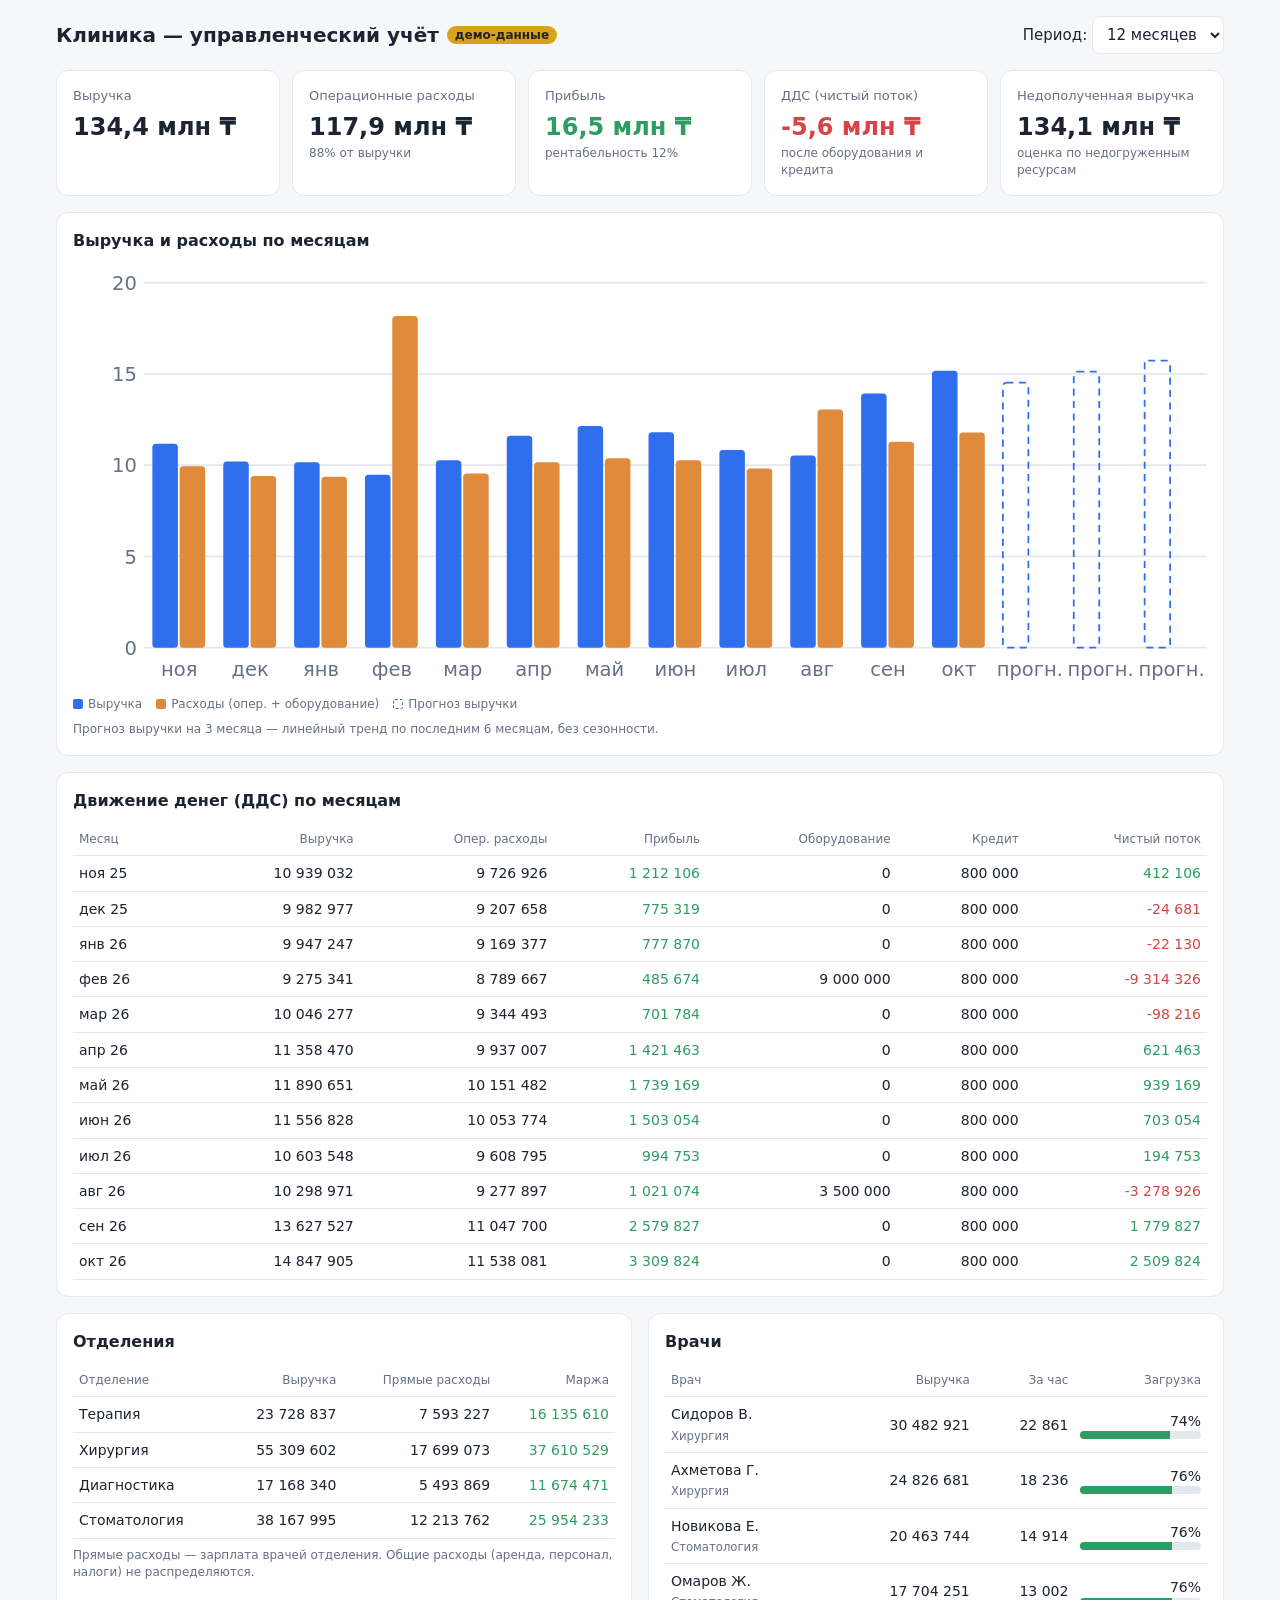
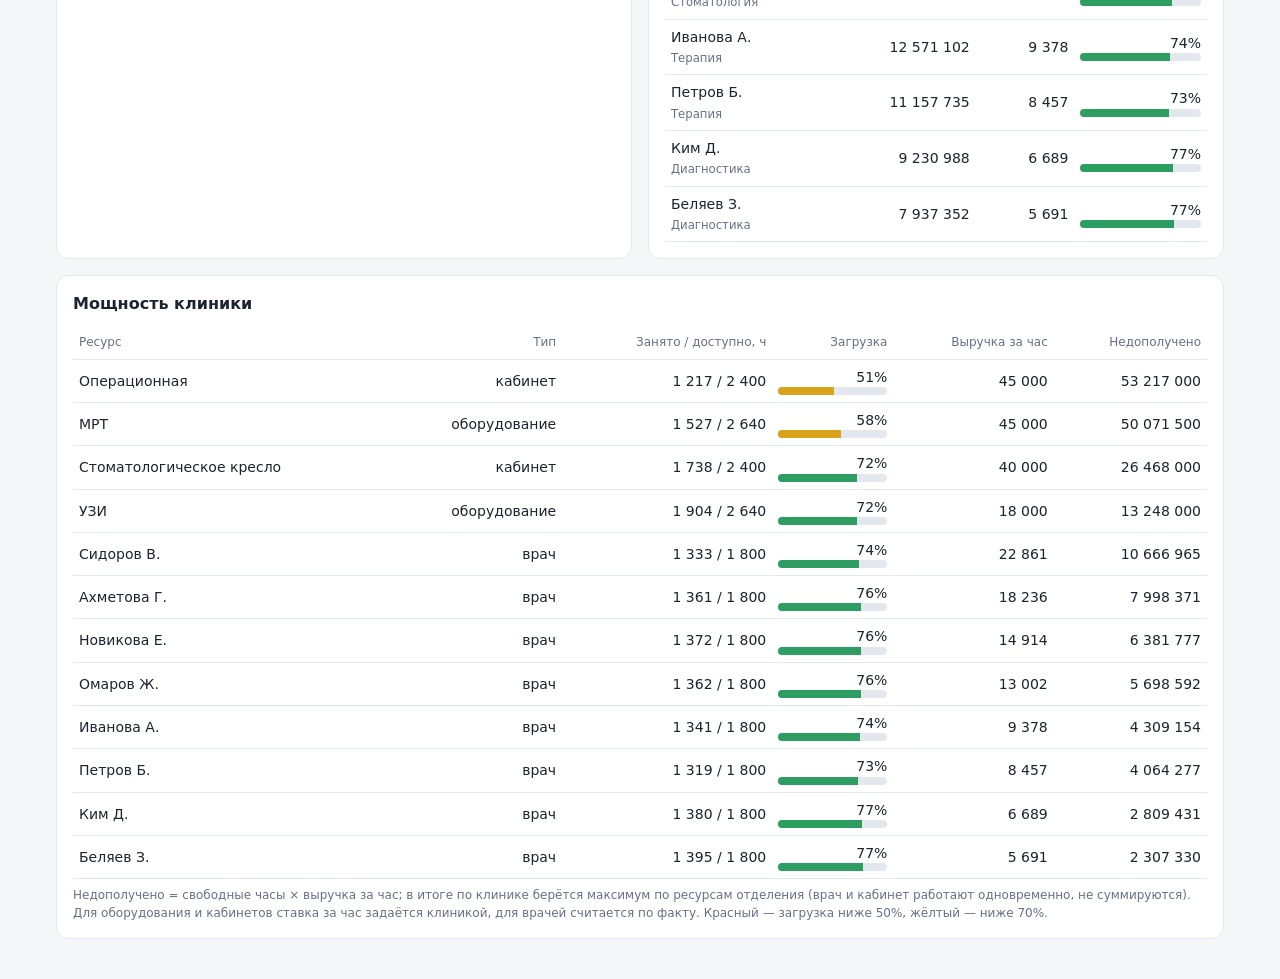
==== public/index.html @ 212ca986 "clinic-bi: прототип управленческого дашборда клиники (демо-данные, схема БД) Отдельный проект вне pu" ====
<!doctype html>
<html lang="ru"><head><meta charset="utf-8"><meta name="viewport" content="width=device-width,initial-scale=1">
<title>Клиника — управленческий учёт</title><link rel="stylesheet" href="styles.css"></head>
<body>
<header><h1 id="title">Управленческий учёт<span class="demo">демо-данные</span></h1>
<label>Период: <select id="period"><option value="3">3 месяца</option><option value="6">6 месяцев</option><option value="12" selected>12 месяцев</option></select></label></header>
<main id="app">Загрузка…</main>
<script type="module" src="app.js"></script></body></html>
---- public/styles.css ----
:root{--bg:#f6f7f9;--surface:#fff;--ink:#1b2430;--dim:#667085;--border:#e3e7ee;--accent:#2f6fed;--rev:#2f6fed;--exp:#e08a3c;--ok:#2e9d62;--bad:#d64545;--warn:#d9a21b}
@media (prefers-color-scheme:dark){:root{--bg:#10141a;--surface:#181e27;--ink:#e8ecf2;--dim:#93a0b3;--border:#272f3b;--accent:#6a9bff;--rev:#6a9bff;--exp:#f0a35e;--ok:#4cc58a;--bad:#f06a6a;--warn:#e8bb44}}
*{box-sizing:border-box}
body{margin:0;background:var(--bg);color:var(--ink);font:15px/1.45 system-ui,-apple-system,Segoe UI,Roboto,sans-serif}
header{display:flex;flex-wrap:wrap;gap:12px;align-items:center;justify-content:space-between;padding:16px;max-width:1200px;margin:0 auto}
h1{font-size:20px;margin:0}
h2{font-size:16px;margin:0 0 12px}
main{max-width:1200px;margin:0 auto;padding:0 16px 40px;display:grid;gap:16px}
.demo{font-size:12px;background:var(--warn);color:#222;padding:2px 8px;border-radius:99px;margin-left:8px;vertical-align:middle}
select{padding:8px 10px;border:1px solid var(--border);border-radius:8px;background:var(--surface);color:var(--ink);font:inherit}
.kpis{display:grid;grid-template-columns:repeat(auto-fit,minmax(160px,1fr));gap:12px}
.card{background:var(--surface);border:1px solid var(--border);border-radius:12px;padding:16px}
.kpi .l{color:var(--dim);font-size:13px}.kpi .v{font-size:24px;font-weight:650;margin-top:4px}.kpi .s{font-size:12px;color:var(--dim)}
.grid2{display:grid;grid-template-columns:1fr 1fr;gap:16px}
@media(max-width:800px){.grid2{grid-template-columns:1fr}}
table{width:100%;border-collapse:collapse;font-size:14px}
th,td{padding:7px 6px;text-align:right;border-bottom:1px solid var(--border)}th:first-child,td:first-child{text-align:left}
th{color:var(--dim);font-weight:500;font-size:12px}
.tw{overflow-x:auto}
.pos{color:var(--ok)}.neg{color:var(--bad)}
.bar{height:8px;background:var(--border);border-radius:4px;overflow:hidden;min-width:70px}.bar i{display:block;height:100%}
.legend{display:flex;gap:14px;font-size:12px;color:var(--dim);margin-top:6px;flex-wrap:wrap}.legend b{display:inline-block;width:10px;height:10px;border-radius:2px;margin-right:5px;vertical-align:-1px}
svg{width:100%;height:auto;display:block}svg text{fill:var(--dim);font-size:11px}
.note{font-size:12px;color:var(--dim);margin:8px 0 0}
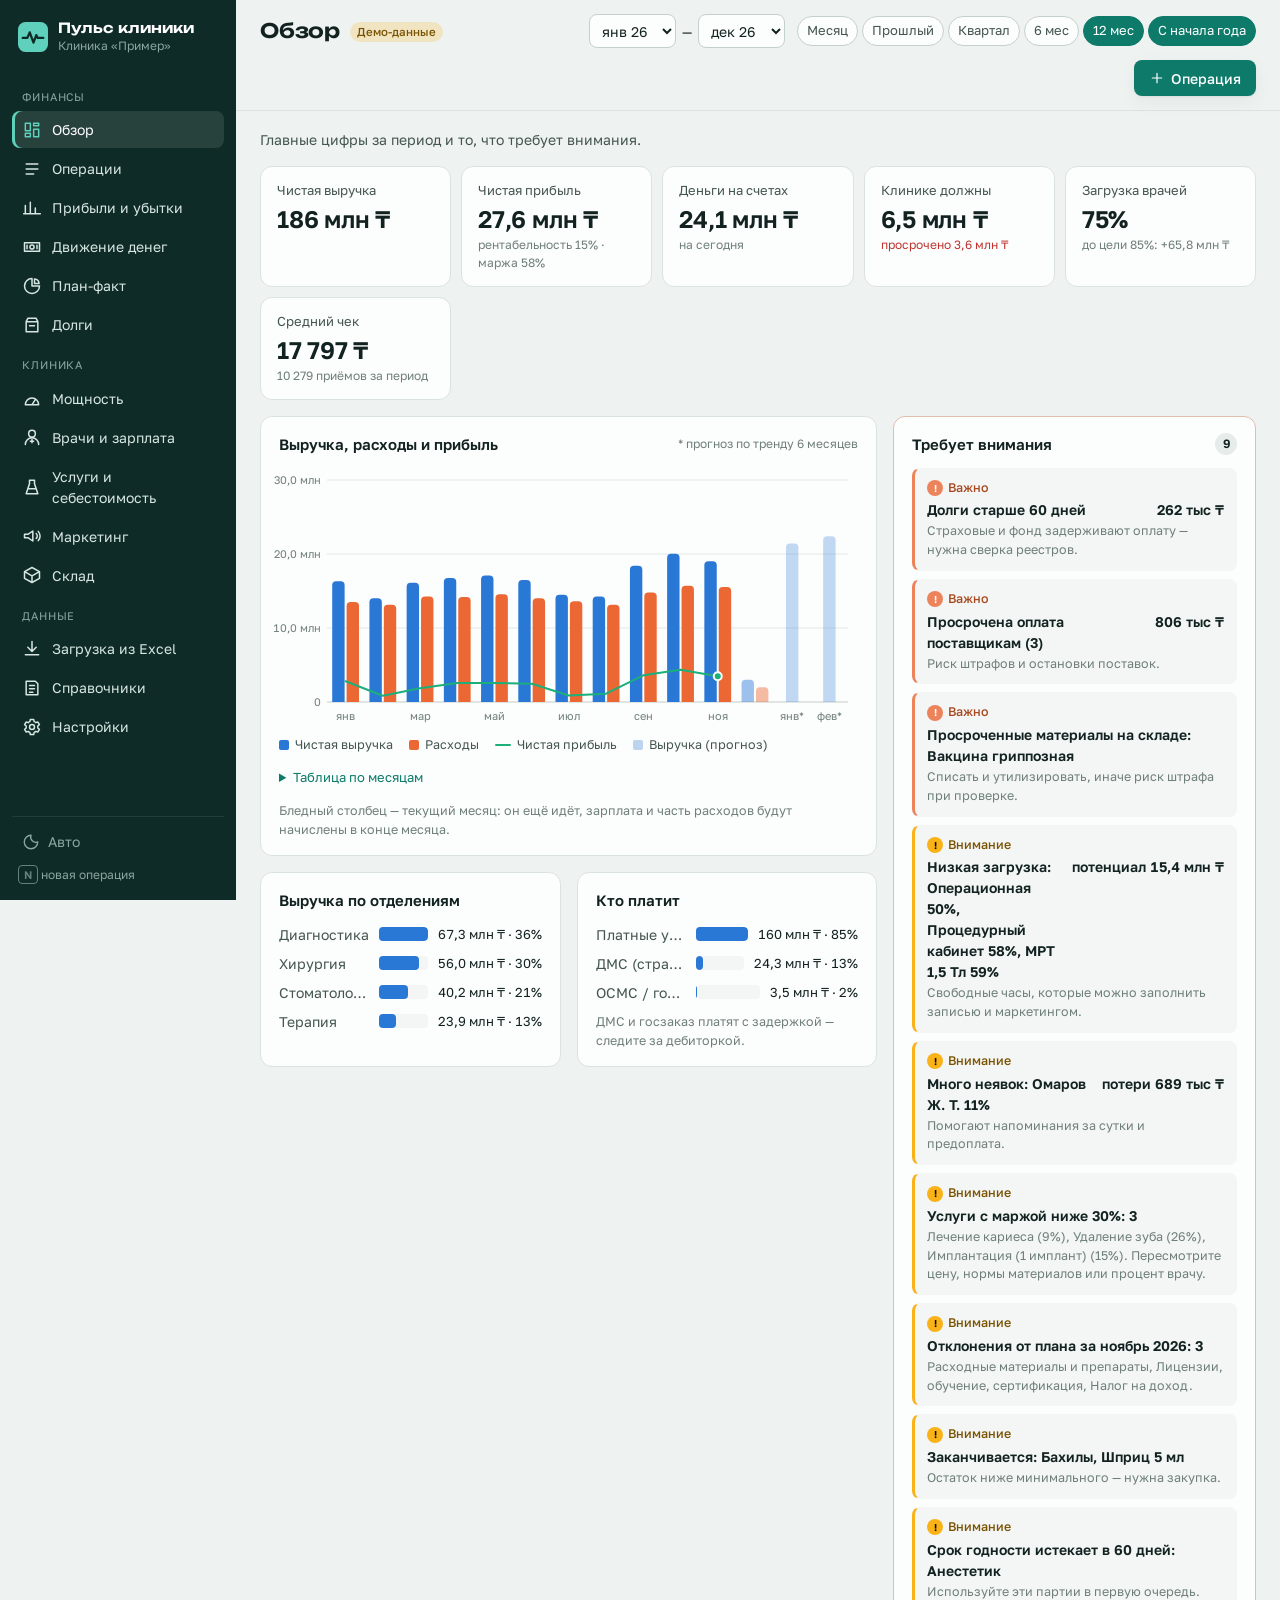
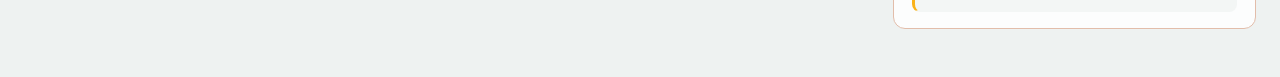
==== commit 1a8c9bb0: "clinic-bi: «Пульс клиники» — полная версия по своду требований Разделы: обзор с сигналами, журнал оп" ====
--- a/public/index.html
+++ b/public/index.html
@@ -1,8 +1,44 @@
 <!doctype html>
-<html lang="ru"><head><meta charset="utf-8"><meta name="viewport" content="width=device-width,initial-scale=1">
-<title>Клиника — управленческий учёт</title><link rel="stylesheet" href="styles.css"></head>
+<html lang="ru">
+<head>
+<meta charset="utf-8">
+<meta name="viewport" content="width=device-width, initial-scale=1, viewport-fit=cover">
+<title>Пульс клиники</title>
+<link rel="preconnect" href="https://fonts.googleapis.com">
+<link rel="preconnect" href="https://fonts.gstatic.com" crossorigin>
+<link rel="stylesheet" href="https://fonts.googleapis.com/css2?family=Golos+Text:wght@400;500;600;700&family=Unbounded:wght@500;600&display=swap">
+<link rel="stylesheet" href="styles.css">
+</head>
 <body>
-<header><h1 id="title">Управленческий учёт<span class="demo">демо-данные</span></h1>
-<label>Период: <select id="period"><option value="3">3 месяца</option><option value="6">6 месяцев</option><option value="12" selected>12 месяцев</option></select></label></header>
-<main id="app">Загрузка…</main>
-<script type="module" src="app.js"></script></body></html>
+<!--BODY-->
+<div class="app">
+  <aside class="side">
+    <div class="brand">
+      <svg class="brand-mark" width="30" height="30" viewBox="0 0 32 32" aria-hidden="true"><rect width="32" height="32" rx="8"/><path d="M5 17h5l2.5-6 4 11 3-8 1.5 3H27"/></svg>
+      <div class="brand-txt"><b>Пульс клиники</b><span id="clinicName"></span></div>
+    </div>
+    <nav id="sideNav" class="side-nav" aria-label="Разделы"></nav>
+    <div class="side-foot">
+      <button type="button" id="themeBtn" class="theme-btn"><svg class="ico" width="18" height="18" viewBox="0 0 24 24" aria-hidden="true"><path d="M12 3a9 9 0 1 0 9 9 7 7 0 0 1-9-9z"/></svg><span id="themeLbl">Авто</span></button>
+      <span class="kbd-hint"><kbd>N</kbd> новая операция</span>
+    </div>
+  </aside>
+  <div class="main">
+    <header class="top">
+      <div class="top-title"><h1 id="pageTitle">Обзор</h1><span id="modeBadge"></span></div>
+      <div id="period" class="period"></div>
+      <button type="button" id="addOp" class="btn primary add-op"><svg class="ico" width="16" height="16" viewBox="0 0 24 24" aria-hidden="true"><path d="M12 5v14M5 12h14"/></svg>Операция</button>
+    </header>
+    <main id="view" class="view" tabindex="-1"></main>
+  </div>
+  <nav class="bnav" id="bnav" aria-label="Разделы"></nav>
+  <button type="button" id="fab" class="fab" aria-label="Добавить операцию"><svg class="ico" width="24" height="24" viewBox="0 0 24 24" aria-hidden="true"><path d="M12 5v14M5 12h14"/></svg></button>
+  <div id="moreSheet" class="sheet" hidden></div>
+</div>
+<dialog id="modal"></dialog>
+<div id="tip" class="tip" role="tooltip" hidden></div>
+<div id="toasts" class="toasts" aria-live="polite"></div>
+<!--/BODY-->
+<script type="module" src="js/app.js"></script>
+</body>
+</html>
--- a/public/styles.css
+++ b/public/styles.css
@@ -1,24 +1,364 @@
-:root{--bg:#f6f7f9;--surface:#fff;--ink:#1b2430;--dim:#667085;--border:#e3e7ee;--accent:#2f6fed;--rev:#2f6fed;--exp:#e08a3c;--ok:#2e9d62;--bad:#d64545;--warn:#d9a21b}
-@media (prefers-color-scheme:dark){:root{--bg:#10141a;--surface:#181e27;--ink:#e8ecf2;--dim:#93a0b3;--border:#272f3b;--accent:#6a9bff;--rev:#6a9bff;--exp:#f0a35e;--ok:#4cc58a;--bad:#f06a6a;--warn:#e8bb44}}
-*{box-sizing:border-box}
-body{margin:0;background:var(--bg);color:var(--ink);font:15px/1.45 system-ui,-apple-system,Segoe UI,Roboto,sans-serif}
-header{display:flex;flex-wrap:wrap;gap:12px;align-items:center;justify-content:space-between;padding:16px;max-width:1200px;margin:0 auto}
-h1{font-size:20px;margin:0}
-h2{font-size:16px;margin:0 0 12px}
-main{max-width:1200px;margin:0 auto;padding:0 16px 40px;display:grid;gap:16px}
-.demo{font-size:12px;background:var(--warn);color:#222;padding:2px 8px;border-radius:99px;margin-left:8px;vertical-align:middle}
-select{padding:8px 10px;border:1px solid var(--border);border-radius:8px;background:var(--surface);color:var(--ink);font:inherit}
-.kpis{display:grid;grid-template-columns:repeat(auto-fit,minmax(160px,1fr));gap:12px}
-.card{background:var(--surface);border:1px solid var(--border);border-radius:12px;padding:16px}
-.kpi .l{color:var(--dim);font-size:13px}.kpi .v{font-size:24px;font-weight:650;margin-top:4px}.kpi .s{font-size:12px;color:var(--dim)}
-.grid2{display:grid;grid-template-columns:1fr 1fr;gap:16px}
-@media(max-width:800px){.grid2{grid-template-columns:1fr}}
-table{width:100%;border-collapse:collapse;font-size:14px}
-th,td{padding:7px 6px;text-align:right;border-bottom:1px solid var(--border)}th:first-child,td:first-child{text-align:left}
-th{color:var(--dim);font-weight:500;font-size:12px}
-.tw{overflow-x:auto}
-.pos{color:var(--ok)}.neg{color:var(--bad)}
-.bar{height:8px;background:var(--border);border-radius:4px;overflow:hidden;min-width:70px}.bar i{display:block;height:100%}
-.legend{display:flex;gap:14px;font-size:12px;color:var(--dim);margin-top:6px;flex-wrap:wrap}.legend b{display:inline-block;width:10px;height:10px;border-radius:2px;margin-right:5px;vertical-align:-1px}
-svg{width:100%;height:auto;display:block}svg text{fill:var(--dim);font-size:11px}
-.note{font-size:12px;color:var(--dim);margin:8px 0 0}
+/* Рабочий стол руководителя клиники: тёмно-бирюзовая колонка разделов слева,
+   светлое поле с плотными таблицами и графиками; главное — цифры. */
+:root {
+  --bg: #eef2f1; --surface: #fcfdfd; --surface-2: #f3f6f5; --surface-3: #e6ecea;
+  --ink: #122220; --ink-2: #44554f; --muted: #6f7f7a; --line: #dbe3e0; --line-2: #c4d0cc;
+  --accent: #0d7a6a; --accent-ink: #ffffff; --accent-soft: rgba(13, 122, 106, .10); --accent-line: rgba(13, 122, 106, .38);
+  --side: #0f2b27; --side-ink: #d7e6e2; --side-dim: #8aa6a0; --side-on: rgba(255, 255, 255, .10); --side-accent: #5fd0bb;
+  --s1: #2a78d6; --s2: #eb6834; --s3: #1baf7a;
+  --good: #0ca30c; --warn: #fab219; --serious: #ec835a; --crit: #d03b3b;
+  --good-ink: #006300; --warn-ink: #7a5200; --serious-ink: #a8481f; --crit-ink: #b42525;
+  --grid: #e2e9e6; --axis: #c3cdca;
+  --pos: #0a7a3a; --neg: #c0332f;
+  --font: "Golos Text", system-ui, -apple-system, "Segoe UI", Roboto, sans-serif;
+  --display: "Unbounded", "Golos Text", system-ui, sans-serif;
+  --r: 12px; --r-sm: 8px;
+  --shadow: 0 1px 2px rgba(16, 34, 31, .05), 0 6px 18px rgba(16, 34, 31, .05);
+  --side-w: 236px;
+}
+@media (prefers-color-scheme: dark) {
+  :root:not([data-theme="light"]) {
+    --bg: #0b1110; --surface: #121a19; --surface-2: #172120; --surface-3: #1f2b29;
+    --ink: #e6eeec; --ink-2: #b4c2be; --muted: #82928d; --line: #22302d; --line-2: #31423e;
+    --accent: #3cb8a3; --accent-ink: #04201b; --accent-soft: rgba(60, 184, 163, .14); --accent-line: rgba(60, 184, 163, .45);
+    --side: #0d1716; --side-ink: #d7e6e2; --side-dim: #7f9a94; --side-on: rgba(255, 255, 255, .08); --side-accent: #5fd0bb;
+    --s1: #3987e5; --s2: #d95926; --s3: #199e70;
+    --good-ink: #3ccf3c; --warn-ink: #f2c14e; --serious-ink: #f39a74; --crit-ink: #f07a7a;
+    --grid: #1e2a28; --axis: #34443f; --pos: #4cc98a; --neg: #f07a7a;
+    --shadow: 0 1px 2px rgba(0, 0, 0, .3), 0 6px 18px rgba(0, 0, 0, .25);
+    color-scheme: dark;
+  }
+}
+:root[data-theme="dark"] {
+  --bg: #0b1110; --surface: #121a19; --surface-2: #172120; --surface-3: #1f2b29;
+  --ink: #e6eeec; --ink-2: #b4c2be; --muted: #82928d; --line: #22302d; --line-2: #31423e;
+  --accent: #3cb8a3; --accent-ink: #04201b; --accent-soft: rgba(60, 184, 163, .14); --accent-line: rgba(60, 184, 163, .45);
+  --side: #0d1716; --side-ink: #d7e6e2; --side-dim: #7f9a94; --side-on: rgba(255, 255, 255, .08); --side-accent: #5fd0bb;
+  --s1: #3987e5; --s2: #d95926; --s3: #199e70;
+  --good-ink: #3ccf3c; --warn-ink: #f2c14e; --serious-ink: #f39a74; --crit-ink: #f07a7a;
+  --grid: #1e2a28; --axis: #34443f; --pos: #4cc98a; --neg: #f07a7a;
+  --shadow: 0 1px 2px rgba(0, 0, 0, .3), 0 6px 18px rgba(0, 0, 0, .25);
+  color-scheme: dark;
+}
+
+* { box-sizing: border-box; }
+[hidden] { display: none !important; }
+html { -webkit-text-size-adjust: 100%; }
+body { margin: 0; background: var(--bg); color: var(--ink); font: 14px/1.5 var(--font); }
+h1, h2, h3 { margin: 0; text-wrap: balance; }
+h1 { font: 600 20px/1.2 var(--display); letter-spacing: -.01em; }
+h2 { font-size: 15px; font-weight: 600; }
+h3.sub { font-size: 14px; margin: 18px 0 8px; }
+a { color: var(--accent); }
+button, input, select, textarea { font: inherit; color: inherit; }
+:focus-visible { outline: 2px solid var(--accent); outline-offset: 2px; }
+.ico { fill: none; stroke: currentColor; stroke-width: 1.8; stroke-linecap: round; stroke-linejoin: round; flex: none; }
+.muted { color: var(--muted); }
+.small { font-size: 12px; }
+.nowrap { white-space: nowrap; }
+.pos { color: var(--pos); }
+.neg { color: var(--neg); }
+kbd { font: 600 11px/1 var(--font); padding: 2px 5px; border: 1px solid currentColor; border-radius: 4px; opacity: .7; }
+sup { font-size: 9px; margin-left: 2px; color: var(--muted); }
+
+/* ---------- раскладка ---------- */
+.app { display: grid; grid-template-columns: var(--side-w) minmax(0, 1fr); min-height: 100vh; }
+.side { position: sticky; top: 0; height: 100vh; overflow-y: auto; background: var(--side); color: var(--side-ink); display: flex; flex-direction: column; padding: 16px 12px; gap: 14px; }
+.brand { display: flex; align-items: center; gap: 10px; padding: 4px 6px 8px; }
+.brand-mark rect { fill: var(--side-accent); }
+.brand-mark path { fill: none; stroke: var(--side); stroke-width: 2.4; stroke-linecap: round; stroke-linejoin: round; }
+.brand-txt { display: flex; flex-direction: column; min-width: 0; }
+.brand-txt b { font: 600 14px/1.2 var(--display); color: #fff; }
+.brand-txt span { font-size: 12px; color: var(--side-dim); overflow: hidden; text-overflow: ellipsis; white-space: nowrap; }
+.side-nav { display: flex; flex-direction: column; gap: 2px; }
+.nav-group { font-size: 11px; letter-spacing: .08em; text-transform: uppercase; color: var(--side-dim); padding: 12px 10px 4px; }
+.nav-btn { display: flex; align-items: center; gap: 10px; width: 100%; padding: 8px 10px; border: 0; border-radius: var(--r-sm); background: none; color: var(--side-ink); cursor: pointer; text-align: left; }
+.nav-btn:hover { background: var(--side-on); }
+.nav-btn.on { background: var(--side-on); color: #fff; box-shadow: inset 3px 0 0 var(--side-accent); }
+.nav-btn.on .ico { color: var(--side-accent); }
+.side-foot { margin-top: auto; display: flex; flex-direction: column; gap: 8px; padding: 8px 6px 0; border-top: 1px solid rgba(255, 255, 255, .08); }
+.theme-btn { display: inline-flex; align-items: center; gap: 8px; background: none; border: 0; color: var(--side-dim); cursor: pointer; padding: 6px 4px; }
+.theme-btn:hover { color: #fff; }
+.kbd-hint { font-size: 12px; color: var(--side-dim); }
+.main { min-width: 0; display: flex; flex-direction: column; }
+.top { position: sticky; top: 0; z-index: 5; display: flex; align-items: center; gap: 12px 16px; flex-wrap: wrap; padding-block: 14px; padding-left: max(24px, env(safe-area-inset-left, 0px)); padding-right: max(24px, env(safe-area-inset-right, 0px)); background: color-mix(in srgb, var(--bg) 88%, transparent); backdrop-filter: blur(8px); border-bottom: 1px solid var(--line); }
+.top-title { display: flex; align-items: center; gap: 10px; margin-right: auto; min-width: 0; }
+.view { padding-block: 18px 48px; padding-left: max(24px, env(safe-area-inset-left, 0px)); padding-right: max(24px, env(safe-area-inset-right, 0px)); display: flex; flex-direction: column; gap: 16px; max-width: 1480px; width: 100%; outline: none; }
+.page-head { display: flex; align-items: flex-start; justify-content: space-between; gap: 12px; flex-wrap: wrap; }
+.page-desc { margin: 0; color: var(--ink-2); max-width: 70ch; }
+.page-actions, .row-actions { display: flex; gap: 8px; flex-wrap: wrap; align-items: center; }
+.row-actions.end { justify-content: flex-end; margin-top: 12px; }
+
+/* ---------- период ---------- */
+.period { display: flex; align-items: center; gap: 8px 12px; flex-wrap: wrap; }
+.period-sel { display: flex; align-items: center; gap: 6px; }
+.period-sel select, .f-inline select, .f-inline input, .month-pick { height: 34px; padding: 0 8px; border: 1px solid var(--line-2); border-radius: var(--r-sm); background: var(--surface); }
+.chips { display: flex; gap: 4px; flex-wrap: wrap; }
+.chip { height: 30px; padding: 0 9px; border: 1px solid var(--line-2); border-radius: 99px; background: var(--surface); color: var(--ink-2); cursor: pointer; font-size: 13px; }
+.chip:hover { border-color: var(--accent-line); color: var(--ink); }
+.chip.on { background: var(--accent); border-color: var(--accent); color: var(--accent-ink); }
+
+/* ---------- кнопки ---------- */
+.btn { display: inline-flex; align-items: center; justify-content: center; gap: 6px; height: 36px; padding: 0 14px; border-radius: var(--r-sm); border: 1px solid transparent; cursor: pointer; font-weight: 500; white-space: nowrap; text-decoration: none; }
+.btn.small { height: 30px; padding: 0 10px; font-size: 13px; }
+.btn.primary { background: var(--accent); color: var(--accent-ink); }
+.btn.primary:hover { filter: brightness(1.06); }
+.btn.ghost { background: var(--surface); border-color: var(--line-2); color: var(--ink); }
+.btn.ghost:hover { border-color: var(--accent-line); background: var(--accent-soft); }
+.btn.danger { background: var(--surface); border-color: color-mix(in srgb, var(--crit) 45%, var(--line-2)); color: var(--crit-ink); }
+.btn.danger:hover, .btn.armed { background: var(--crit); border-color: var(--crit); color: #fff; }
+.btn[disabled] { opacity: .45; cursor: not-allowed; }
+.btn.left { margin-right: auto; }
+.icon-btn { width: 32px; height: 32px; border: 0; background: none; border-radius: var(--r-sm); cursor: pointer; color: var(--muted); flex: none; }
+.icon-btn:hover { background: var(--surface-3); color: var(--ink); }
+.link { background: none; border: 0; padding: 0; color: var(--accent); cursor: pointer; text-decoration: underline; text-underline-offset: 2px; }
+.add-op { box-shadow: var(--shadow); margin-left: auto; }
+
+/* ---------- сегменты ---------- */
+.seg { display: inline-flex; flex-wrap: wrap; gap: 2px; padding: 3px; background: var(--surface-3); border-radius: 10px; }
+.seg label { position: relative; }
+.seg input { position: absolute; opacity: 0; pointer-events: none; }
+.seg span { display: block; padding: 6px 12px; border-radius: 7px; cursor: pointer; color: var(--ink-2); font-weight: 500; font-size: 13px; }
+.seg input:checked + span { background: var(--surface); color: var(--ink); box-shadow: 0 1px 2px rgba(0, 0, 0, .12); }
+.seg input:focus-visible + span { outline: 2px solid var(--accent); }
+.seg.wide { display: flex; margin-bottom: 14px; }
+.seg.wide label { flex: 1; text-align: center; }
+.tabs-scroll { overflow-x: auto; max-width: 100%; }
+.tabs-scroll .seg { flex-wrap: nowrap; }
+.tabs-scroll .seg span { white-space: nowrap; }
+
+/* ---------- карточки и плитки ---------- */
+.card { background: var(--surface); border: 1px solid var(--line); border-radius: var(--r); padding: 16px 18px; min-width: 0; }
+.card.toolbar { display: flex; gap: 12px 16px; align-items: center; flex-wrap: wrap; padding: 10px 12px; }
+.card.attention { border-color: color-mix(in srgb, var(--serious) 40%, var(--line)); }
+.card-head { display: flex; align-items: center; justify-content: space-between; gap: 8px 12px; flex-wrap: wrap; margin-bottom: 12px; }
+.card-head .count { font-weight: 600; font-size: 12px; min-width: 22px; height: 22px; padding: 0 6px; border-radius: 99px; background: var(--surface-3); display: inline-grid; place-items: center; }
+.tiles { display: grid; grid-template-columns: repeat(auto-fit, minmax(min(100%, 164px), 1fr)); gap: 10px; }
+.tile { display: flex; flex-direction: column; gap: 4px; text-align: left; padding: 14px 16px; background: var(--surface); border: 1px solid var(--line); border-radius: var(--r); min-width: 0; color: inherit; }
+button.tile { cursor: pointer; font: inherit; }
+button.tile:hover { border-color: var(--accent-line); box-shadow: var(--shadow); }
+.tile-label { color: var(--ink-2); font-size: 13px; }
+.tile-value { font-size: 24px; font-weight: 600; letter-spacing: -.01em; line-height: 1.15; overflow-wrap: anywhere; }
+.tile-sub { color: var(--muted); font-size: 12px; overflow-wrap: anywhere; }
+.tile.bad { border-color: color-mix(in srgb, var(--crit) 40%, var(--line)); }
+.tile.bad .tile-value { color: var(--crit-ink); }
+.delta { font-weight: 600; }
+.delta.good { color: var(--good-ink); }
+.delta.bad { color: var(--crit-ink); }
+.grid-main { display: grid; grid-template-columns: minmax(0, 1.7fr) minmax(0, 1fr); gap: 16px; align-items: start; }
+.col { display: flex; flex-direction: column; gap: 16px; min-width: 0; }
+.grid-2 { display: grid; grid-template-columns: repeat(2, minmax(0, 1fr)); gap: 16px; }
+.note { color: var(--muted); font-size: 12.5px; margin: 10px 0 0; max-width: 90ch; }
+.scope-note { margin: 0 0 8px; color: var(--ink-2); }
+.kv-grid { display: grid; grid-template-columns: repeat(auto-fit, minmax(min(100%, 220px), 1fr)); gap: 8px 16px; }
+.kv-grid > div { display: flex; flex-direction: column; gap: 2px; padding: 10px 12px; background: var(--surface-2); border-radius: var(--r-sm); }
+.kv-grid span { color: var(--muted); font-size: 12px; }
+.kv-grid b { font-weight: 600; font-variant-numeric: tabular-nums; }
+.kv-grid.live { margin-top: 14px; }
+.empty-state { text-align: center; padding: 28px 12px; }
+.empty-state h3 { font-size: 16px; margin-bottom: 6px; }
+.empty-state p { color: var(--muted); max-width: 52ch; margin: 0 auto 14px; }
+.empty-state .row-actions { justify-content: center; }
+.ok-note { display: flex; align-items: center; gap: 8px; flex-wrap: wrap; margin: 12px 0 0; }
+
+/* ---------- статусы ---------- */
+.pill { display: inline-flex; align-items: center; height: 20px; padding: 0 7px; border-radius: 99px; font-size: 11.5px; font-weight: 500; background: var(--surface-3); color: var(--ink-2); white-space: nowrap; vertical-align: middle; }
+.pill.info { background: var(--accent-soft); color: var(--accent); }
+.pill.warn { background: color-mix(in srgb, var(--warn) 22%, transparent); color: var(--warn-ink); }
+.pill.crit { background: color-mix(in srgb, var(--crit) 16%, transparent); color: var(--crit-ink); }
+.status { display: inline-flex; align-items: center; gap: 5px; font-size: 12.5px; font-weight: 500; white-space: nowrap; }
+.status i { font-style: normal; display: inline-grid; place-items: center; width: 16px; height: 16px; border-radius: 50%; font-size: 10px; font-weight: 700; color: #fff; }
+.status.good { color: var(--good-ink); } .status.good i { background: var(--good); }
+.status.warn { color: var(--warn-ink); } .status.warn i { background: var(--warn); color: #0b0b0b; }
+.status.serious { color: var(--serious-ink); } .status.serious i { background: var(--serious); }
+.status.crit { color: var(--crit-ink); } .status.crit i { background: var(--crit); }
+
+/* ---------- сигналы ---------- */
+.alerts { list-style: none; margin: 0; padding: 0; display: flex; flex-direction: column; gap: 8px; }
+.alert button { display: grid; grid-template-columns: 1fr auto; gap: 2px 10px; width: 100%; text-align: left; padding: 10px 12px; background: var(--surface-2); border: 1px solid transparent; border-left: 3px solid var(--warn); border-radius: var(--r-sm); cursor: pointer; }
+.alert.serious button { border-left-color: var(--serious); }
+.alert.crit button { border-left-color: var(--crit); }
+.alert button:hover { border-color: var(--line-2); }
+.alert .status { grid-column: 1 / -1; }
+.alert strong { font-weight: 600; }
+.alert-val { font-weight: 600; white-space: nowrap; font-variant-numeric: tabular-nums; }
+.alert-text { grid-column: 1 / -1; color: var(--muted); font-size: 12.5px; }
+
+/* ---------- таблицы ---------- */
+.tw { overflow-x: auto; max-width: 100%; -webkit-overflow-scrolling: touch; }
+table { width: 100%; border-collapse: collapse; font-size: 13.5px; }
+th, td { padding: 8px 10px; border-bottom: 1px solid var(--line); text-align: left; vertical-align: middle; }
+thead th { position: sticky; top: 0; background: var(--surface); color: var(--muted); font-weight: 500; font-size: 12px; white-space: nowrap; border-bottom-color: var(--line-2); }
+td.num, th.num { text-align: right; font-variant-numeric: tabular-nums; white-space: nowrap; }
+td.wrap { white-space: normal; min-width: 160px; }
+tbody th { font-weight: 500; }
+tr.total th, tr.total td { font-weight: 600; background: var(--surface-2); }
+tr.total.grand th, tr.total.grand td { background: var(--accent-soft); border-bottom: 2px solid var(--accent-line); }
+tr.group th, tr.group td { font-weight: 600; }
+tr.child th { font-weight: 400; padding-left: 30px; color: var(--ink-2); }
+tr.toggle { cursor: pointer; }
+tr.toggle:hover th, tr.toggle:hover td { background: var(--surface-2); }
+.caret { display: inline-block; width: 16px; color: var(--muted); }
+td.tot { background: var(--surface-2); font-weight: 600; }
+td.drill { cursor: pointer; }
+td.drill:hover { background: var(--accent-soft); color: var(--accent); }
+.click-rows tbody tr[data-id], .click-rows tbody tr[data-doc], .click-rows tbody tr[data-svc] { cursor: pointer; }
+.click-rows tbody tr:hover td { background: var(--surface-2); }
+.sticky-first th:first-child { position: sticky; left: 0; z-index: 1; background: var(--surface); min-width: 210px; }
+.sticky-first thead th:first-child { z-index: 2; }
+.sticky-first tr.total th:first-child { background: var(--surface-2); }
+.sticky-first tr.total.grand th:first-child { background: color-mix(in srgb, var(--accent) 10%, var(--surface)); }
+.report td.num { min-width: 92px; }
+.ops-table td { white-space: nowrap; }
+.ops-table td.wrap { white-space: normal; }
+.cell-in { width: 100%; min-width: 84px; height: 32px; padding: 0 8px; border: 1px solid var(--line); border-radius: 6px; background: var(--surface-2); text-align: right; font-variant-numeric: tabular-nums; }
+.cell-in.left { text-align: left; min-width: 150px; }
+.cell-in:hover { border-color: var(--line-2); }
+.cell-in:focus { background: var(--surface); border-color: var(--accent); outline: none; }
+.ref-table select { height: 32px; border: 1px solid var(--line); border-radius: 6px; background: var(--surface-2); padding: 0 6px; max-width: 260px; }
+.ratio { display: flex; align-items: center; gap: 8px; min-width: 130px; }
+.ratio-bar { flex: 1; height: 6px; border-radius: 3px; background: var(--surface-3); overflow: hidden; }
+.ratio-bar i { display: block; height: 100%; background: var(--s1); border-radius: 3px; }
+.ratio-bar.bad i { background: var(--serious); }
+.ratio span:last-child { font-variant-numeric: tabular-nums; min-width: 40px; text-align: right; color: var(--ink-2); }
+.sumbar { display: flex; flex-wrap: wrap; gap: 6px 18px; padding: 10px 0; color: var(--ink-2); font-variant-numeric: tabular-nums; }
+.more-row { display: flex; justify-content: center; padding-top: 12px; }
+.filters { display: flex; flex-wrap: wrap; gap: 8px 10px; align-items: flex-end; margin-bottom: 4px; }
+.f-inline { display: inline-flex; flex-direction: column; gap: 3px; font-size: 12px; color: var(--muted); min-width: 0; }
+.f-inline.grow { flex: 1 1 220px; }
+.f-inline select, .f-inline input { color: var(--ink); font-size: 13.5px; max-width: 240px; }
+.f-inline.grow input { max-width: none; width: 100%; }
+.aging td.num { min-width: 96px; }
+.preview tr.bad td { background: color-mix(in srgb, var(--crit) 6%, transparent); }
+.preview tr.dup td { color: var(--muted); }
+.heatmap td.heat { text-align: center; font-size: 12px; font-variant-numeric: tabular-nums; background: color-mix(in srgb, var(--s1) var(--p), var(--surface)); border: 2px solid var(--surface); color: var(--ink); min-width: 38px; }
+.heatmap td.heat.dark { color: #fff; }
+.heatmap td.empty { color: var(--muted); text-align: center; }
+.heatmap th { white-space: nowrap; font-size: 12.5px; }
+.input-grid th { white-space: nowrap; }
+
+/* ---------- индикаторы ---------- */
+.meter { display: inline-flex; align-items: center; gap: 8px; min-width: 120px; }
+.meter-track { position: relative; flex: 1; height: 6px; min-width: 64px; border-radius: 3px; background: var(--surface-3); }
+.meter-track i { position: absolute; inset: 0 auto 0 0; border-radius: 3px; background: var(--good); }
+.meter.warn .meter-track i { background: var(--warn); }
+.meter.serious .meter-track i { background: var(--serious); }
+.meter-track b { position: absolute; top: -3px; width: 2px; height: 12px; background: var(--ink-2); opacity: .55; border-radius: 1px; }
+.meter-val { font-variant-numeric: tabular-nums; font-weight: 500; min-width: 36px; text-align: right; }
+.hbars { display: flex; flex-direction: column; gap: 8px; }
+.hbar { display: grid; grid-template-columns: minmax(90px, 34%) minmax(0, 1fr) auto; align-items: center; gap: 10px; }
+.hbar-label { overflow: hidden; text-overflow: ellipsis; white-space: nowrap; color: var(--ink-2); }
+.hbar-track { height: 14px; background: var(--surface-2); border-radius: 4px; overflow: hidden; }
+.hbar-track i { display: block; height: 100%; border-radius: 0 4px 4px 0; }
+.hbar-val { font-variant-numeric: tabular-nums; font-size: 13px; white-space: nowrap; }
+.hbar.hover .hbar-label { color: var(--ink); }
+.spark { display: block; }
+
+/* ---------- графики ---------- */
+.chart { width: 100%; min-height: 120px; }
+.chart svg { display: block; max-width: 100%; overflow: visible; }
+.chart .grid { stroke: var(--grid); stroke-width: 1; }
+.chart .axis { stroke: var(--axis); stroke-width: 1; }
+.chart .tick { fill: var(--muted); font-size: 11px; font-family: var(--font); font-variant-numeric: tabular-nums; }
+.chart .hit { fill: transparent; cursor: crosshair; }
+.chart .hit.hover { fill: var(--ink); fill-opacity: .04; }
+.chart .ring { stroke: var(--surface); stroke-width: 2; }
+.legend { display: flex; flex-wrap: wrap; gap: 6px 16px; margin-top: 8px; font-size: 12.5px; color: var(--ink-2); }
+.legend span { display: inline-flex; align-items: center; gap: 6px; }
+.key { width: 10px; height: 10px; border-radius: 2px; background: var(--c); display: inline-block; }
+.key.line { width: 16px; height: 2px; border-radius: 1px; }
+.key.dash { width: 16px; height: 0; border-top: 2px dashed var(--c); background: none; }
+.key.wash { background: color-mix(in srgb, var(--c) 30%, transparent); }
+.table-view { margin-top: 10px; }
+.table-view summary { cursor: pointer; color: var(--accent); font-size: 13px; padding: 4px 0; }
+.table-view[open] summary { margin-bottom: 8px; }
+.tip { position: fixed; z-index: 100; pointer-events: none; white-space: pre-line; max-width: 280px; padding: 8px 10px; border-radius: 8px; background: var(--ink); color: var(--surface); font-size: 12.5px; line-height: 1.45; box-shadow: var(--shadow); font-variant-numeric: tabular-nums; }
+
+/* ---------- формы и окно ---------- */
+dialog#modal { width: min(640px, calc(100vw - 24px)); max-height: calc(100vh - 32px); padding: 0; border: 1px solid var(--line); border-radius: 14px; background: var(--surface); color: var(--ink); box-shadow: 0 24px 60px rgba(0, 0, 0, .3); }
+dialog#modal.wide { width: min(820px, calc(100vw - 24px)); }
+dialog::backdrop { background: rgba(8, 20, 18, .45); backdrop-filter: blur(2px); }
+.modal-inner { display: flex; flex-direction: column; max-height: calc(100vh - 34px); }
+.modal-head { display: flex; align-items: center; justify-content: space-between; gap: 12px; padding: 14px 18px; border-bottom: 1px solid var(--line); }
+.modal-head h2 { font-size: 16px; }
+.modal-body { padding: 16px 18px; overflow-y: auto; }
+.modal-body p { margin: 0 0 10px; }
+.modal-foot { display: flex; gap: 8px; justify-content: flex-end; flex-wrap: wrap; padding: 12px 18px; border-top: 1px solid var(--line); background: var(--surface-2); border-radius: 0 0 14px 14px; }
+.form-grid { display: grid; grid-template-columns: repeat(2, minmax(0, 1fr)); gap: 12px 14px; }
+.form-grid.three { grid-template-columns: repeat(auto-fit, minmax(min(100%, 240px), 1fr)); }
+.span2 { grid-column: 1 / -1; }
+.f { display: flex; flex-direction: column; gap: 4px; font-size: 13px; color: var(--ink-2); font-weight: 500; min-width: 0; }
+.f small { font-weight: 400; color: var(--muted); }
+.f input, .f select, textarea { height: 38px; padding: 0 10px; border: 1px solid var(--line-2); border-radius: var(--r-sm); background: var(--surface); color: var(--ink); font-weight: 400; width: 100%; min-width: 0; }
+textarea { height: auto; padding: 8px 10px; resize: vertical; font: 12px/1.4 ui-monospace, SFMono-Regular, Menlo, monospace; margin-bottom: 8px; }
+.f input:focus, .f select:focus, textarea:focus { border-color: var(--accent); outline: none; box-shadow: 0 0 0 3px var(--accent-soft); }
+.form-err { color: var(--crit-ink); margin: 12px 0 0; font-weight: 500; }
+.req { color: var(--crit-ink); }
+.check { display: flex; gap: 8px; align-items: flex-start; margin-top: 8px; color: var(--ink-2); }
+.mat-row { display: grid; grid-template-columns: minmax(0, 1fr) 110px 32px; gap: 8px; margin-bottom: 8px; }
+.mat-row select, .mat-row input { height: 36px; border: 1px solid var(--line-2); border-radius: var(--r-sm); background: var(--surface); padding: 0 8px; min-width: 0; }
+.scenario { display: flex; flex-direction: column; gap: 14px; }
+
+/* ---------- загрузка ---------- */
+.type-cards { display: grid; grid-template-columns: repeat(auto-fit, minmax(min(100%, 190px), 1fr)); gap: 10px; }
+.type-card { position: relative; display: flex; flex-direction: column; gap: 4px; padding: 12px 14px; border: 1px solid var(--line-2); border-radius: var(--r-sm); cursor: pointer; background: var(--surface); }
+.type-card input { position: absolute; opacity: 0; }
+.type-card span { color: var(--muted); font-size: 12.5px; }
+.type-card.on { border-color: var(--accent); box-shadow: inset 0 0 0 1px var(--accent); background: var(--accent-soft); }
+.type-card:has(input:focus-visible) { outline: 2px solid var(--accent); }
+.drop { border: 2px dashed var(--line-2); border-radius: var(--r); padding: 24px; text-align: center; background: var(--surface-2); }
+.drop.over { border-color: var(--accent); background: var(--accent-soft); }
+.drop p { margin: 4px 0; }
+.drop input[type=file] { position: absolute; width: 1px; height: 1px; opacity: 0; }
+.drop label.link { display: inline; }
+.map-grid { display: grid; grid-template-columns: repeat(auto-fit, minmax(min(100%, 230px), 1fr)); gap: 10px 14px; }
+.miss { padding: 12px 14px; border-radius: var(--r-sm); background: color-mix(in srgb, var(--warn) 12%, var(--surface)); margin-bottom: 12px; }
+.miss p { margin: 0 0 4px; font-weight: 500; }
+.miss ul { margin: 0; padding-left: 18px; color: var(--ink-2); }
+pre.tpl { margin: 0 0 8px; padding: 10px 12px; background: var(--surface-2); border-radius: var(--r-sm); font-size: 12px; overflow-x: auto; }
+
+/* ---------- уведомления ---------- */
+.toasts { position: fixed; z-index: 200; right: max(16px, env(safe-area-inset-right, 0px)); bottom: calc(16px + env(safe-area-inset-bottom, 0px)); display: flex; flex-direction: column; gap: 8px; align-items: flex-end; }
+.toast { max-width: min(420px, calc(100vw - 32px)); padding: 10px 14px; border-radius: 10px; background: var(--ink); color: var(--surface); box-shadow: var(--shadow); font-weight: 500; animation: tin .18s ease-out; border-left: 4px solid var(--good); }
+.toast.warn { border-left-color: var(--warn); }
+.toast.out { opacity: 0; transform: translateY(6px); transition: .3s; }
+@keyframes tin { from { opacity: 0; transform: translateY(8px); } }
+
+/* ---------- мобильная навигация ---------- */
+.bnav, .fab { display: none; }
+.sheet { position: fixed; z-index: 30; left: 0; right: 0; bottom: calc(62px + env(safe-area-inset-bottom, 0px)); max-height: 70vh; overflow-y: auto; background: var(--side); color: var(--side-ink); border-radius: 16px 16px 0 0; padding: 12px max(12px, env(safe-area-inset-left, 0px)) 12px max(12px, env(safe-area-inset-right, 0px)); box-shadow: 0 -12px 40px rgba(0, 0, 0, .3); }
+.sheet-inner { display: grid; grid-template-columns: repeat(2, minmax(0, 1fr)); gap: 2px; }
+.sheet .nav-group { grid-column: 1 / -1; }
+
+@media (max-width: 1180px) {
+  .grid-main { grid-template-columns: minmax(0, 1fr); }
+}
+@media (max-width: 900px) {
+  .app { display: block; }
+  .side { display: none; }
+  .top { position: static; padding-left: max(16px, env(safe-area-inset-left, 0px)); padding-right: max(16px, env(safe-area-inset-right, 0px)); }
+  .view { padding-left: max(16px, env(safe-area-inset-left, 0px)); padding-right: max(16px, env(safe-area-inset-right, 0px)); padding-bottom: calc(96px + env(safe-area-inset-bottom, 0px)); }
+  .add-op { display: none; }
+  .grid-2 { grid-template-columns: minmax(0, 1fr); }
+  .bnav { display: grid; grid-template-columns: repeat(5, 1fr); position: fixed; z-index: 20; left: 0; right: 0; bottom: 0; background: var(--side); padding: 6px max(6px, env(safe-area-inset-left, 0px)) calc(6px + env(safe-area-inset-bottom, 0px)) max(6px, env(safe-area-inset-right, 0px)); }
+  .bnav button { display: flex; flex-direction: column; align-items: center; gap: 2px; padding: 6px 2px; border: 0; background: none; color: var(--side-dim); font-size: 11px; border-radius: 8px; cursor: pointer; min-width: 0; }
+  .bnav button span { overflow: hidden; text-overflow: ellipsis; white-space: nowrap; max-width: 100%; }
+  .bnav button.on { color: #fff; background: var(--side-on); }
+  .bnav button.on .ico { color: var(--side-accent); }
+  .fab { display: grid; place-items: center; position: fixed; z-index: 21; right: max(16px, env(safe-area-inset-right, 0px)); bottom: calc(76px + env(safe-area-inset-bottom, 0px)); width: 52px; height: 52px; border-radius: 50%; border: 0; background: var(--accent); color: var(--accent-ink); box-shadow: 0 8px 20px rgba(0, 0, 0, .25); cursor: pointer; }
+  .toasts { bottom: calc(140px + env(safe-area-inset-bottom, 0px)); }
+}
+@media (max-width: 600px) {
+  h1 { font-size: 17px; }
+  .period { width: 100%; }
+  .chips { flex-wrap: nowrap; overflow-x: auto; max-width: 100%; padding-bottom: 2px; }
+  .chip { flex: none; }
+  .tile-value { font-size: 20px; }
+  .tiles { grid-template-columns: repeat(2, minmax(0, 1fr)); }
+  .card { padding: 14px; }
+  .form-grid { grid-template-columns: minmax(0, 1fr); }
+  .hbar { grid-template-columns: minmax(70px, 38%) minmax(0, 1fr) auto; }
+  .modal-foot .btn { flex: 1 1 auto; }
+  .btn.left { margin-right: 0; }
+}
+@media (prefers-reduced-motion: reduce) { * { animation: none !important; transition: none !important; } }
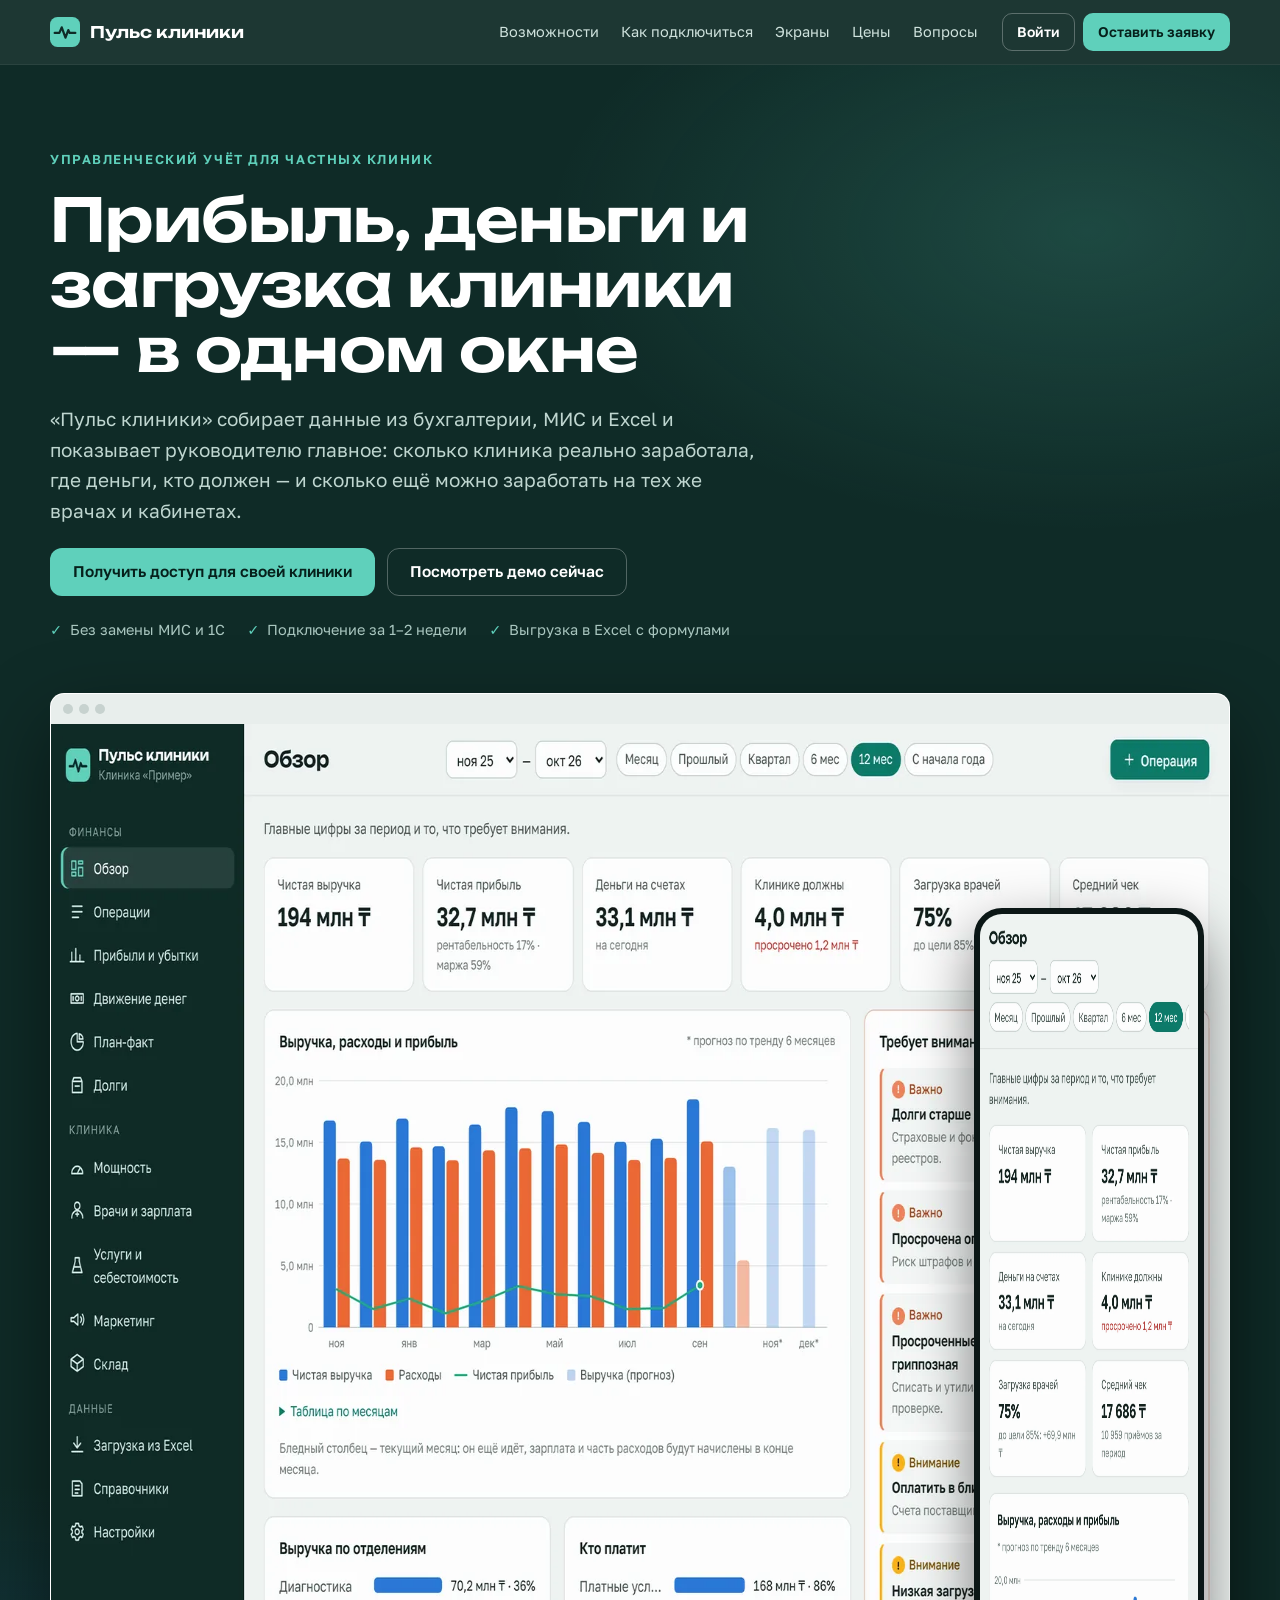
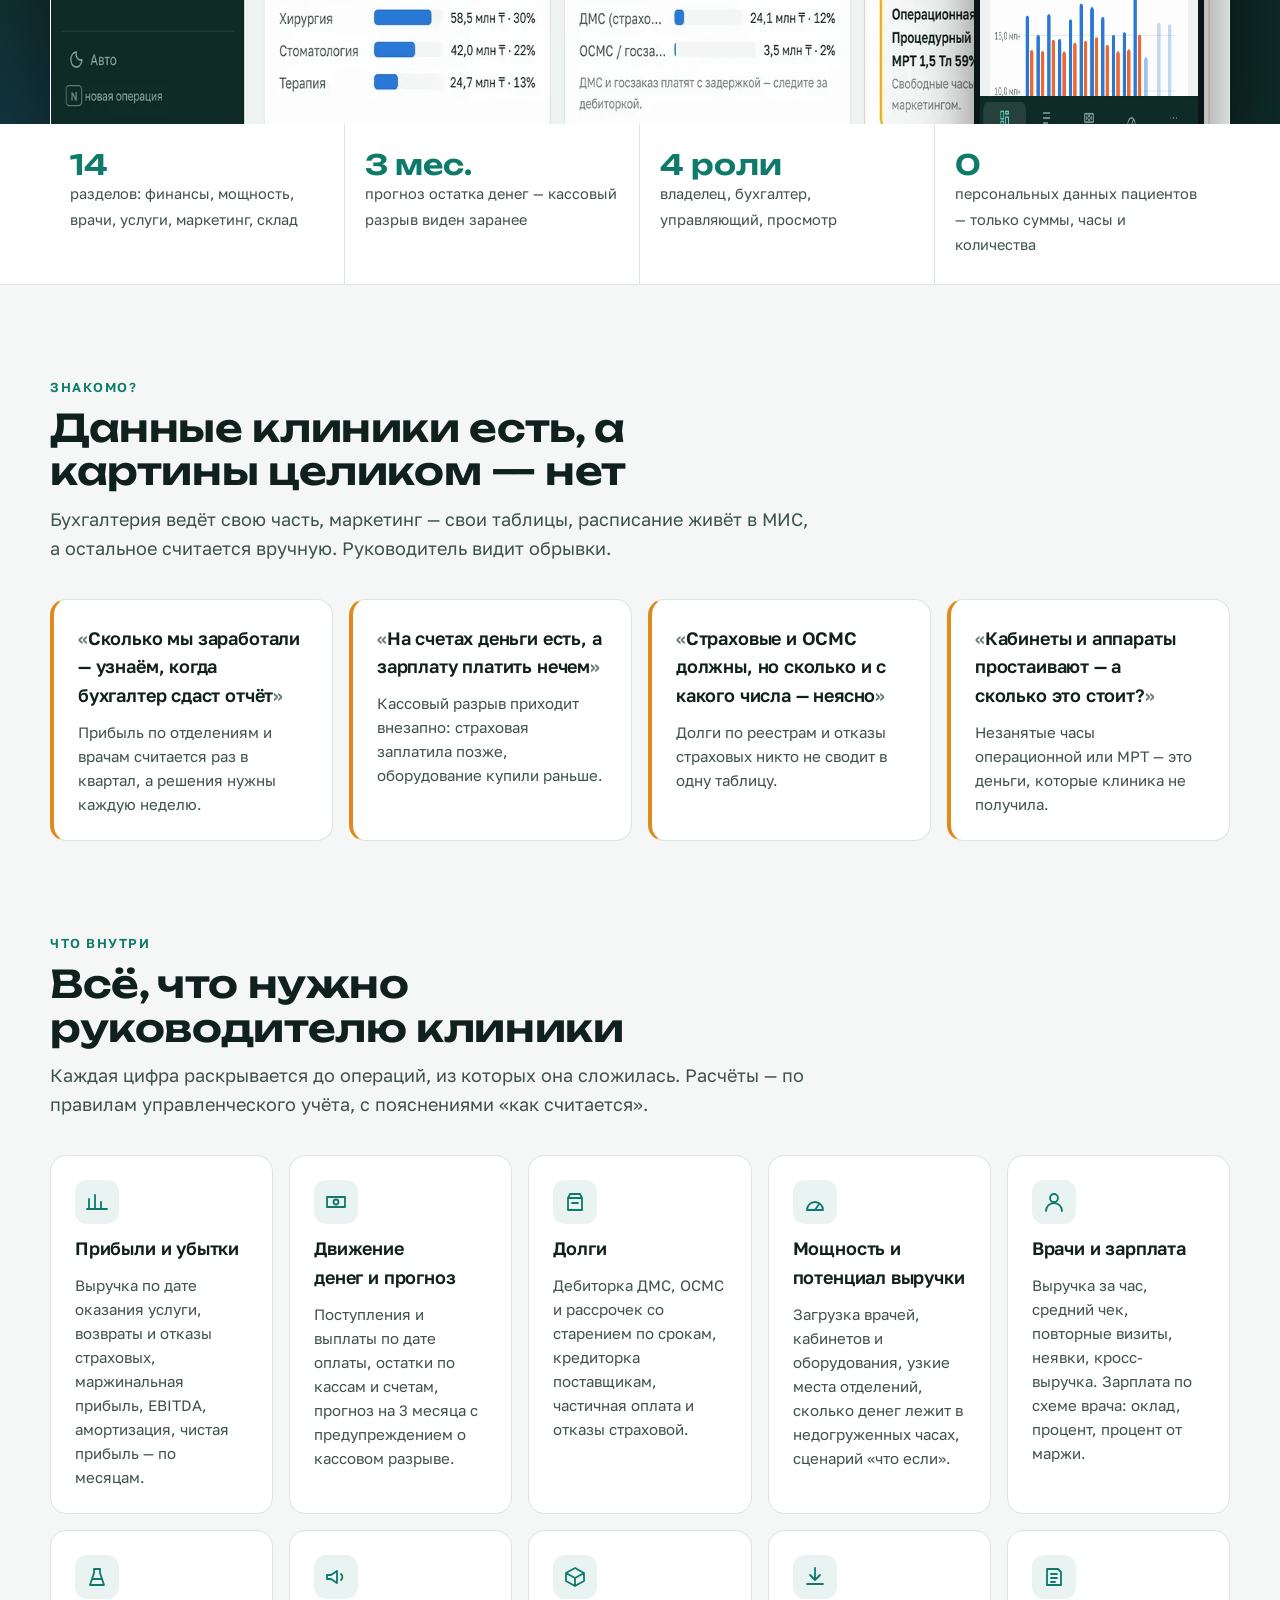
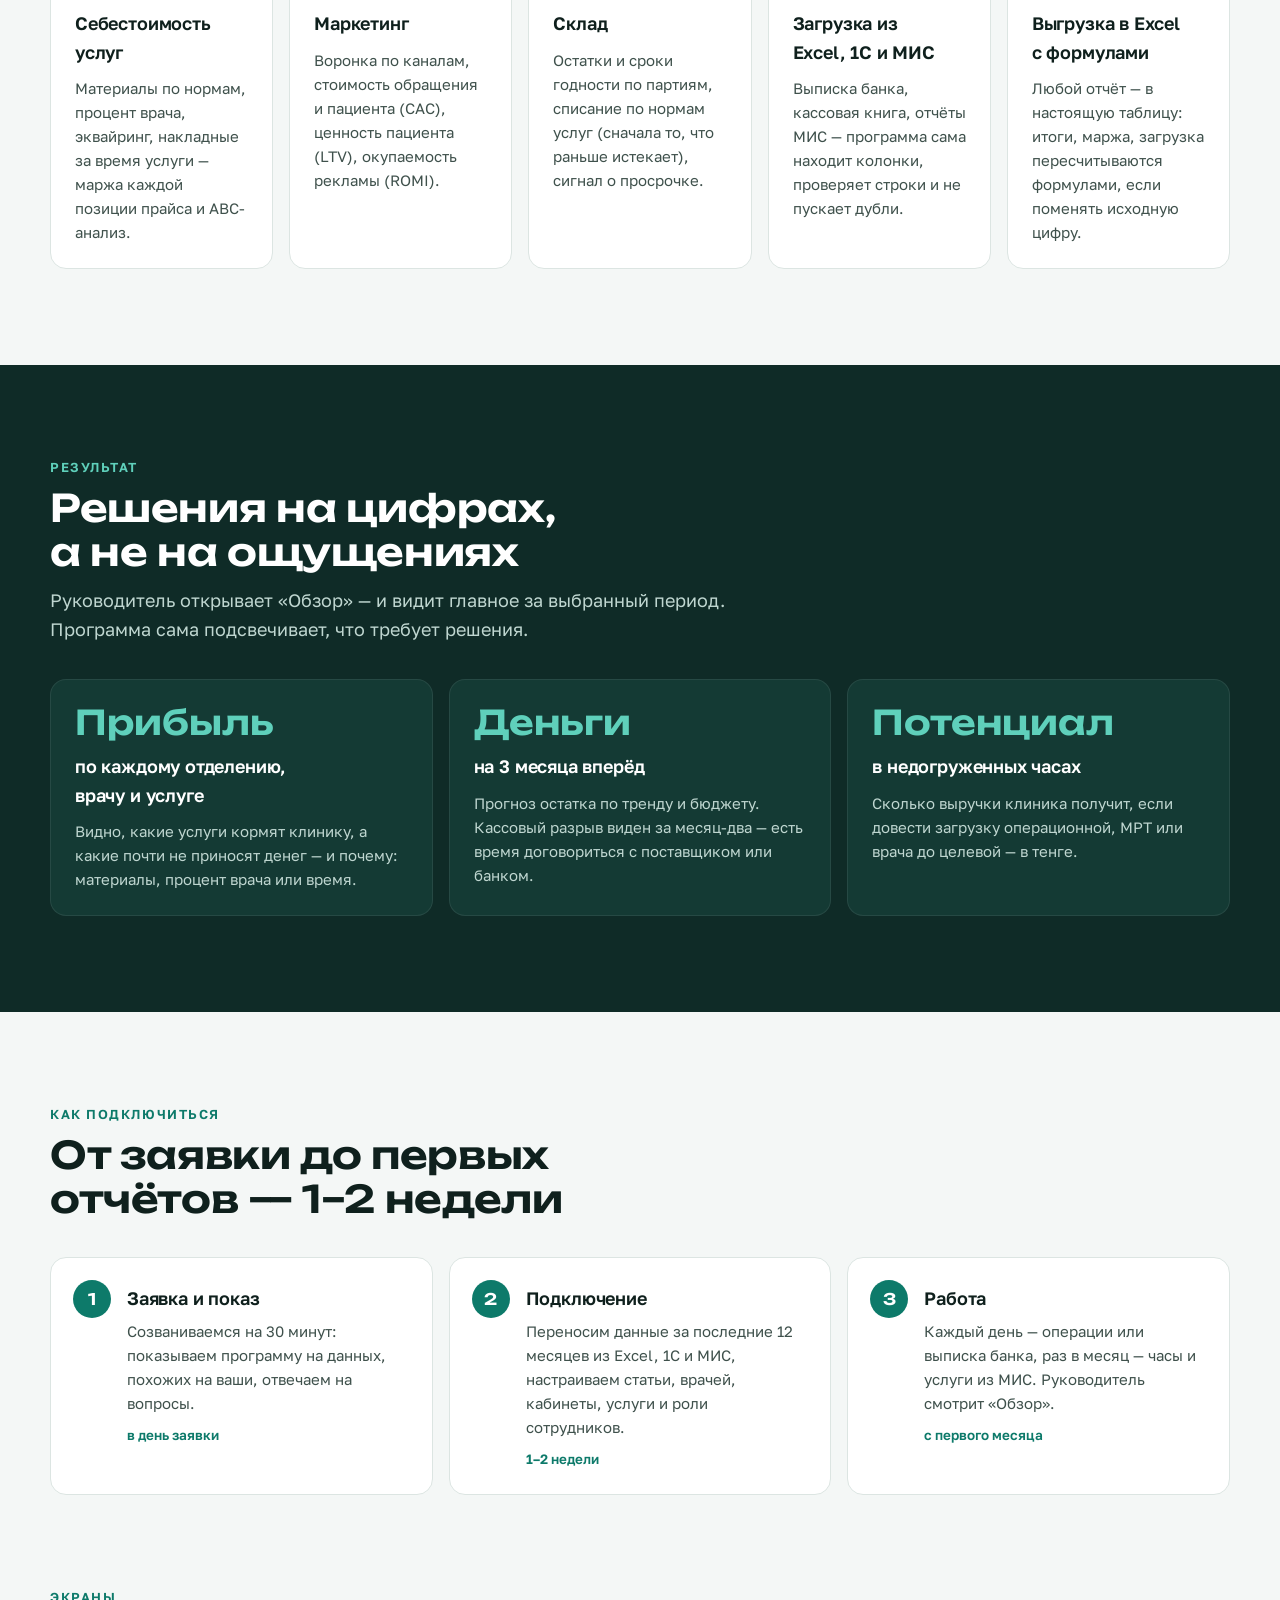
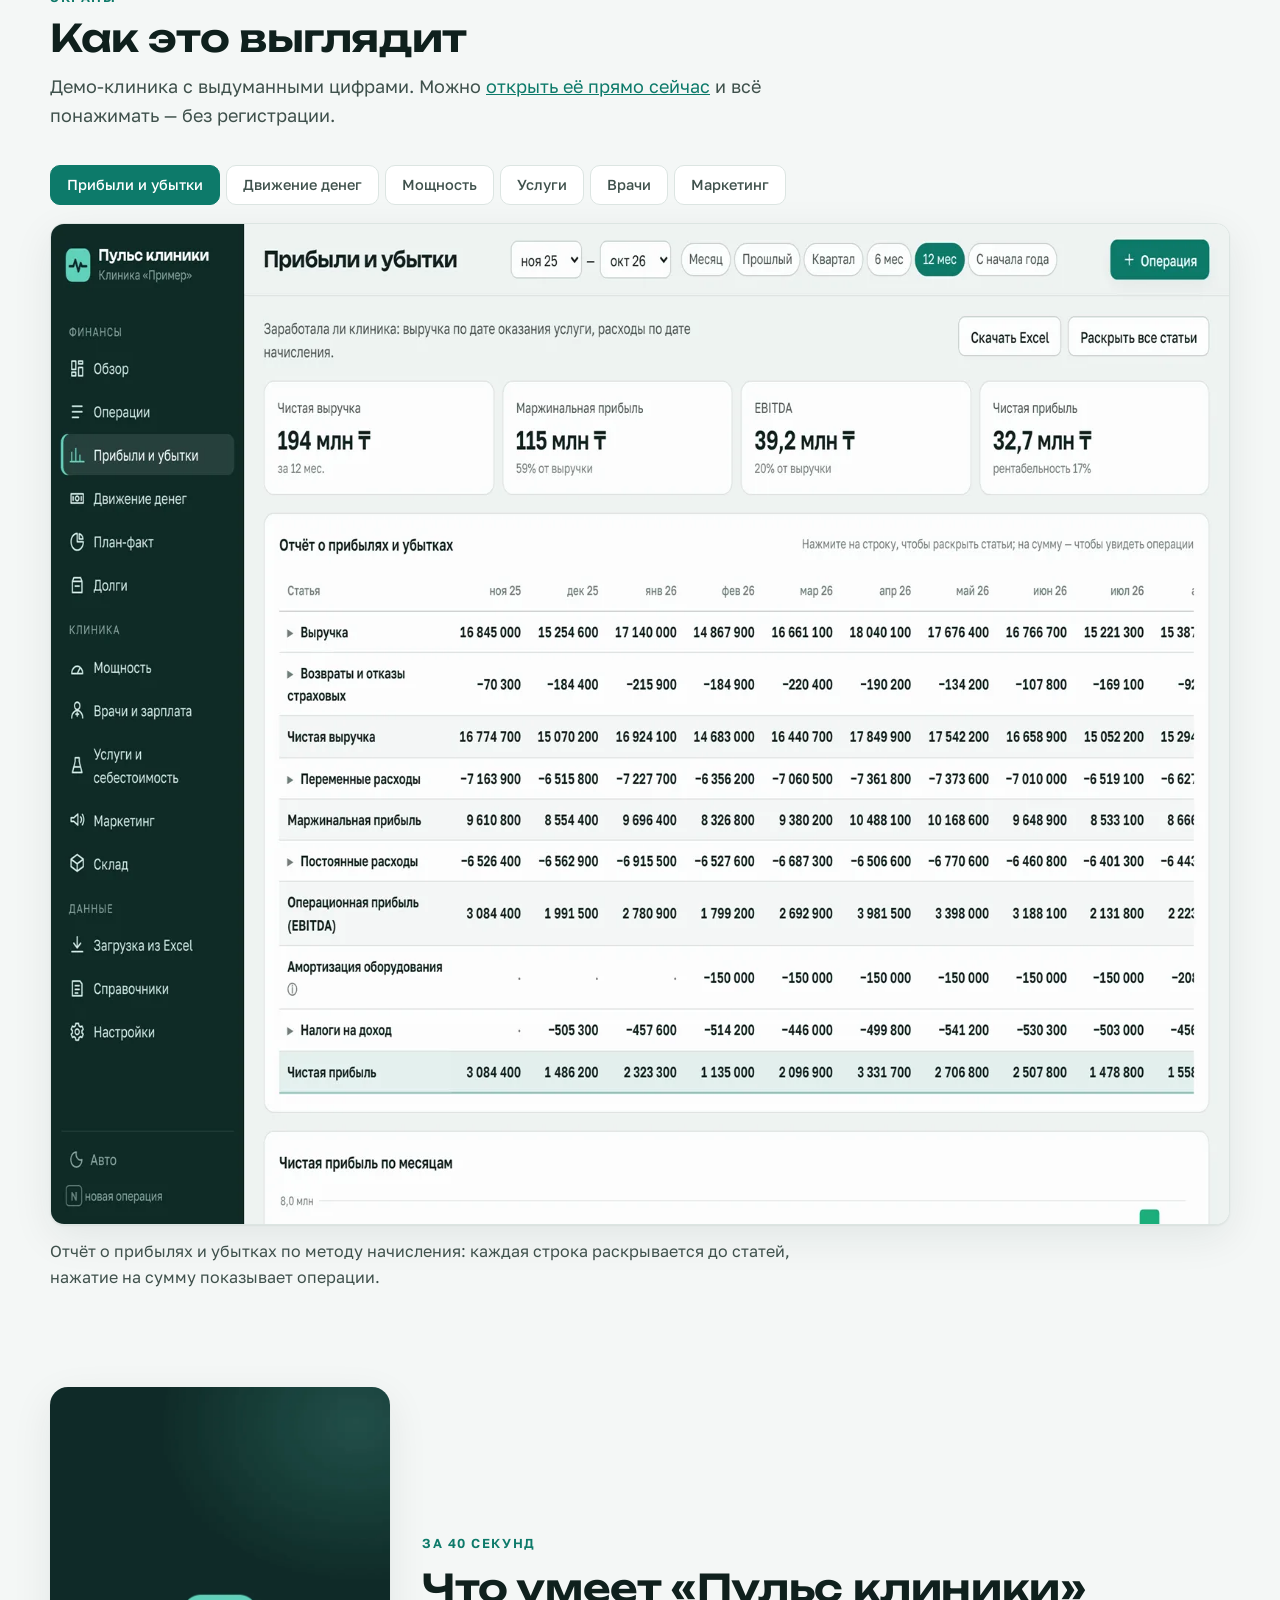
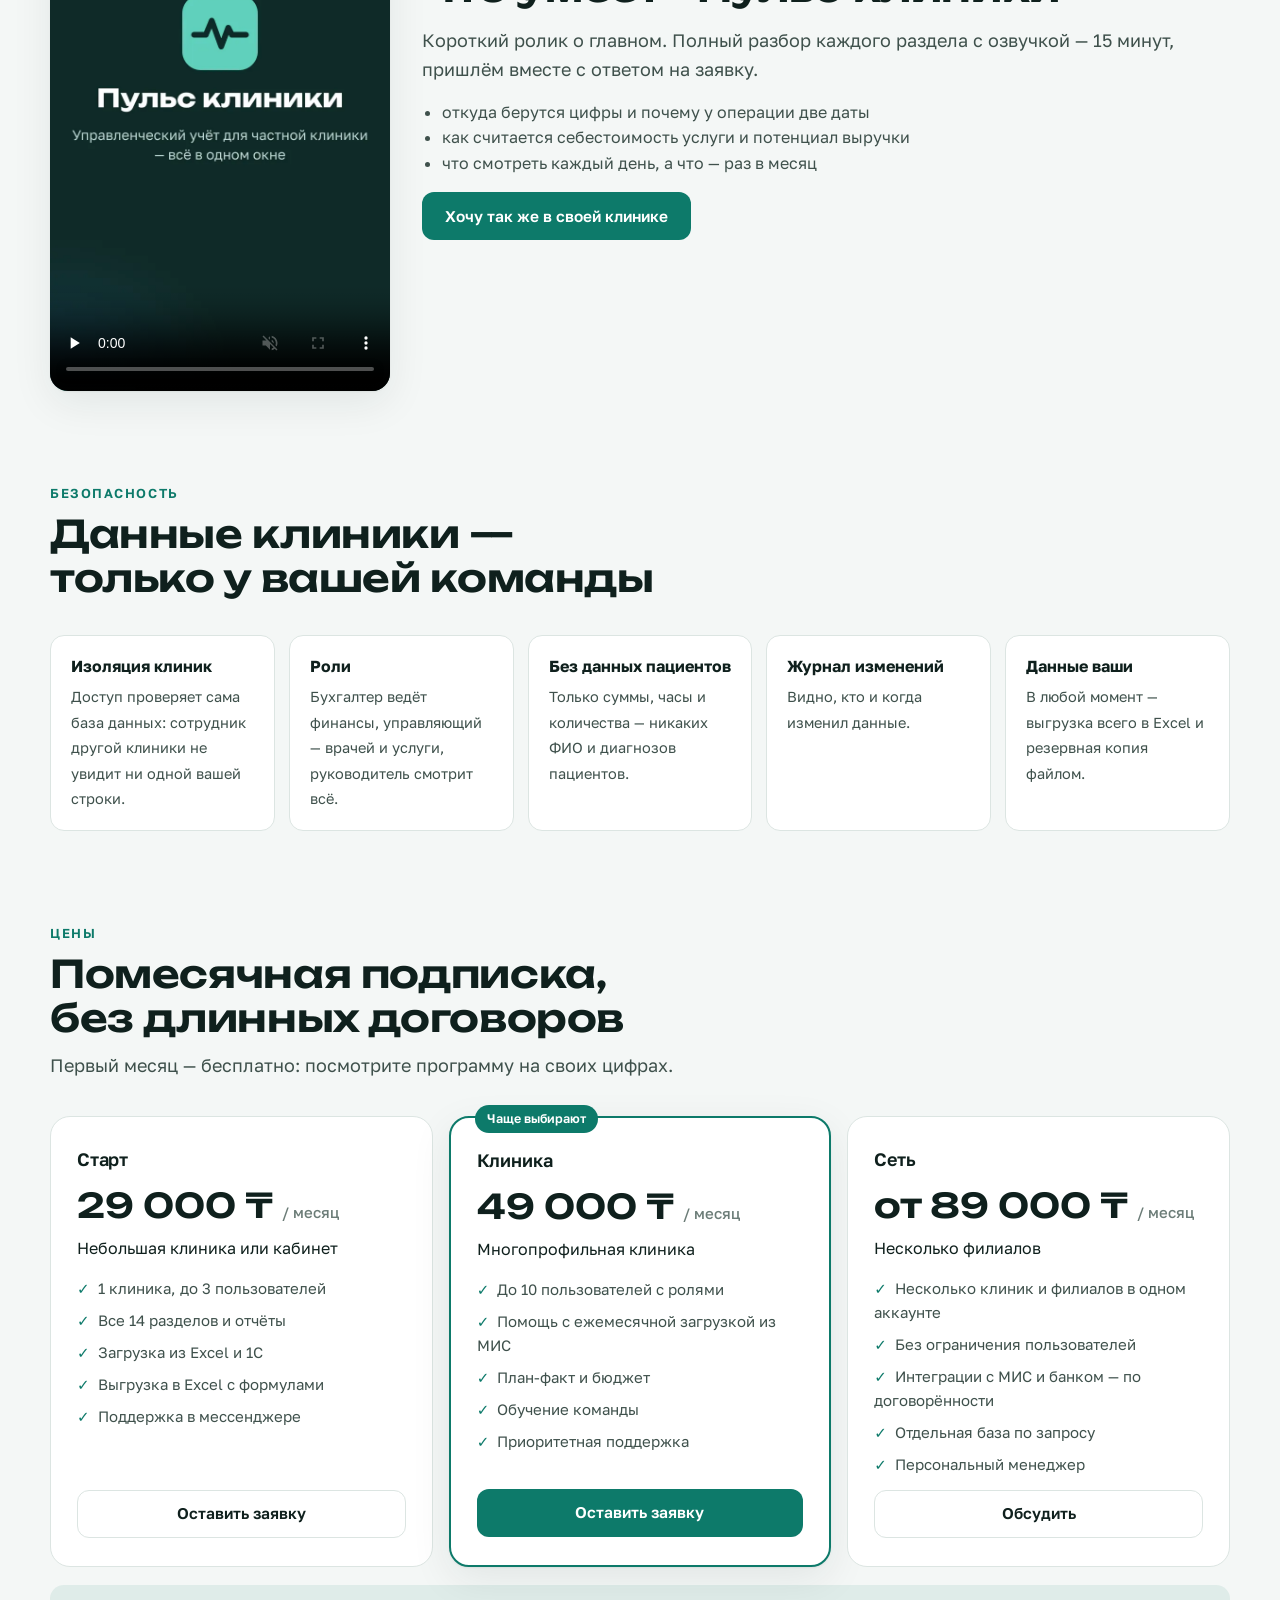
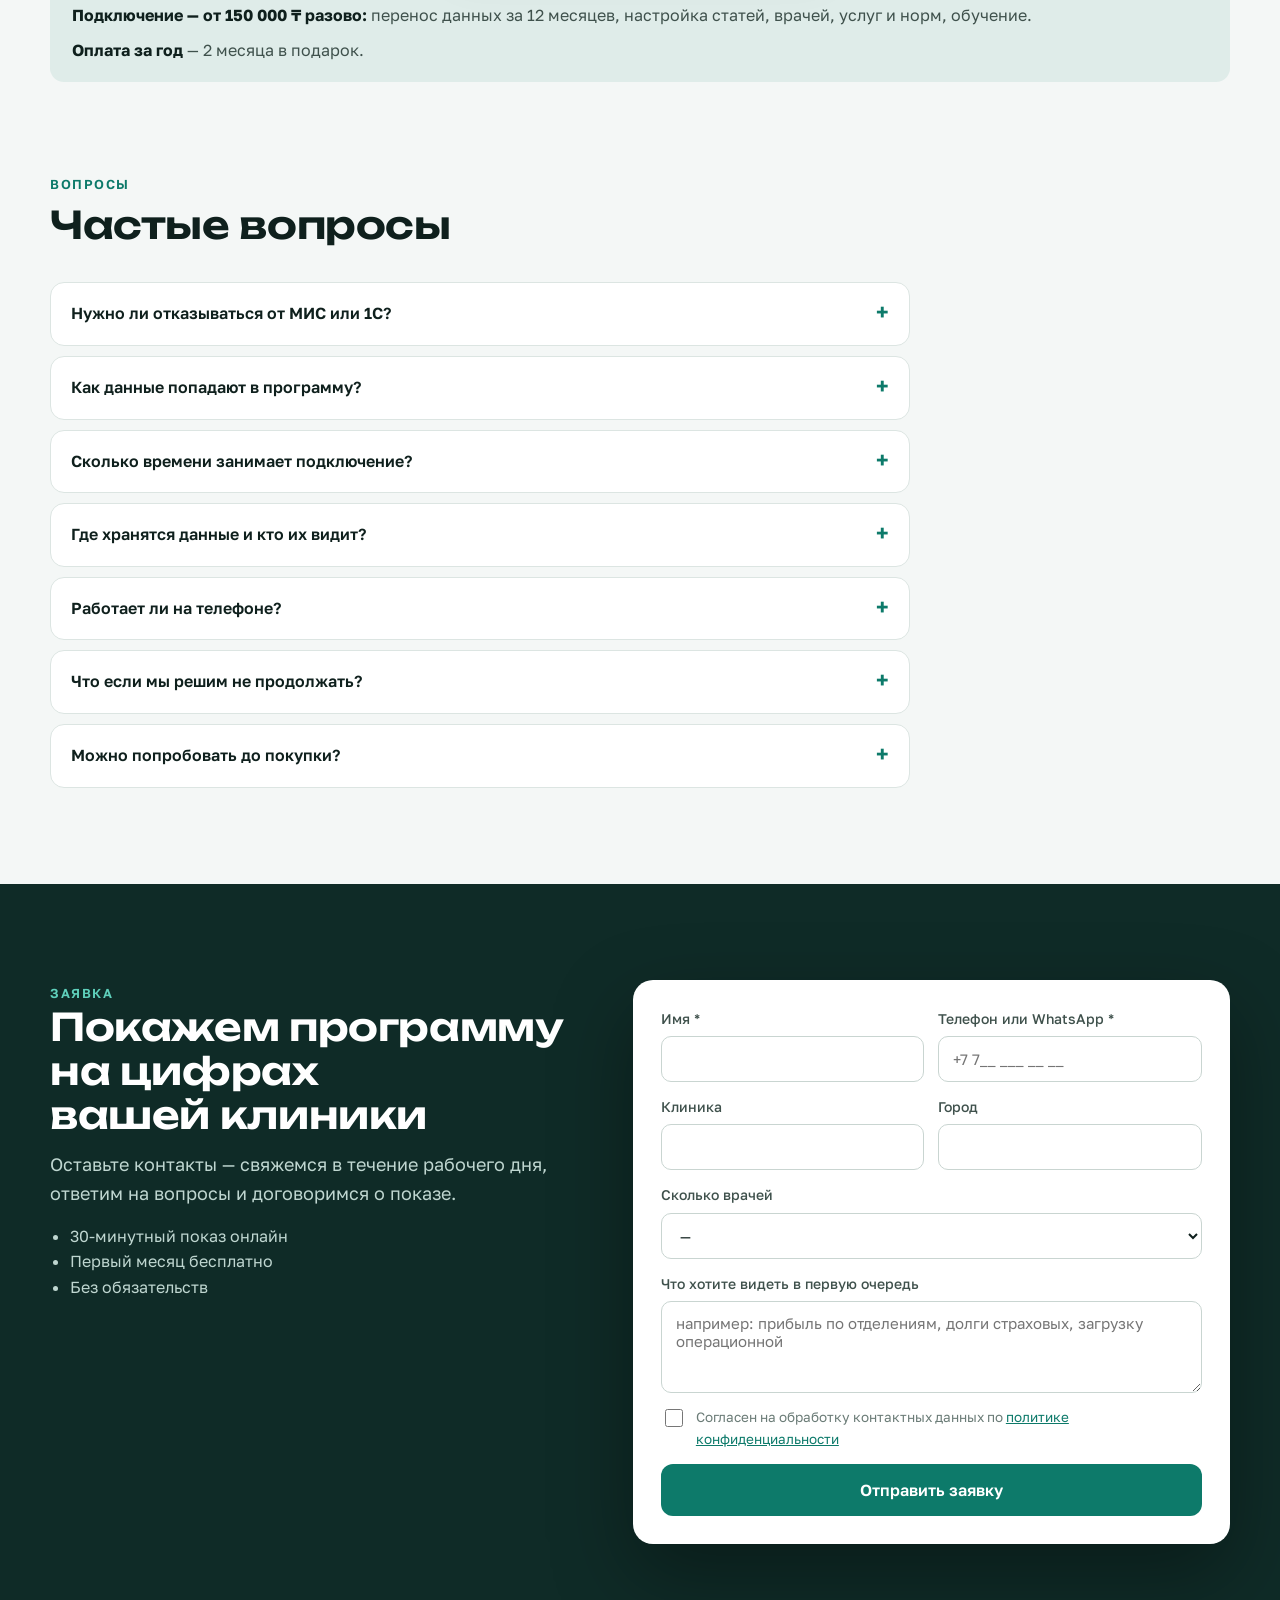
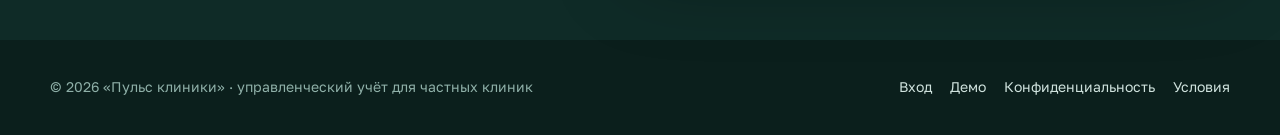
==== commit 715686c0: "Пульс клиники: продающий сайт, юр. страницы, промо-ролик и реклама - public/index.html — лендинг: во" ====
--- a/public/index.html
+++ b/public/index.html
@@ -2,43 +2,264 @@
 <html lang="ru">
 <head>
 <meta charset="utf-8">
-<meta name="viewport" content="width=device-width, initial-scale=1, viewport-fit=cover">
-<title>Пульс клиники</title>
+<meta name="viewport" content="width=device-width, initial-scale=1">
+<title>Пульс клиники — управленческий учёт для частной клиники</title>
+<meta name="description" content="Прибыль, деньги, долги страховых и загрузка врачей и кабинетов — в одном окне. Без замены МИС и 1С. Подключение за 1–2 недели.">
+<link rel="icon" href="favicon.svg" type="image/svg+xml">
+<meta property="og:type" content="website">
+<meta property="og:title" content="Пульс клиники — управленческий учёт для частной клиники">
+<meta property="og:description" content="Сколько клиника реально заработала, где деньги, кто должен и сколько ещё можно заработать на тех же врачах и кабинетах.">
+<meta property="og:url" content="https://puls-kliniki.imakanovr.workers.dev/">
+<!-- ссылки в соцсетях и мессенджерах берут картинку только по полному адресу; при смене домена поменяйте его здесь -->
+<meta property="og:image" content="https://puls-kliniki.imakanovr.workers.dev/img/og.png">
+<meta property="og:image:width" content="1200">
+<meta property="og:image:height" content="630">
+<meta name="twitter:card" content="summary_large_image">
+<link rel="canonical" href="https://puls-kliniki.imakanovr.workers.dev/">
+<meta property="og:locale" content="ru_RU">
+<meta name="theme-color" content="#0f2b27">
 <link rel="preconnect" href="https://fonts.googleapis.com">
 <link rel="preconnect" href="https://fonts.gstatic.com" crossorigin>
 <link rel="stylesheet" href="https://fonts.googleapis.com/css2?family=Golos+Text:wght@400;500;600;700&family=Unbounded:wght@500;600&display=swap">
-<link rel="stylesheet" href="styles.css">
+<link rel="stylesheet" href="landing.css">
 </head>
 <body>
-<!--BODY-->
-<div class="app">
-  <aside class="side">
-    <div class="brand">
-      <svg class="brand-mark" width="30" height="30" viewBox="0 0 32 32" aria-hidden="true"><rect width="32" height="32" rx="8"/><path d="M5 17h5l2.5-6 4 11 3-8 1.5 3H27"/></svg>
-      <div class="brand-txt"><b>Пульс клиники</b><span id="clinicName"></span></div>
-    </div>
-    <nav id="sideNav" class="side-nav" aria-label="Разделы"></nav>
-    <div class="side-foot">
-      <button type="button" id="themeBtn" class="theme-btn"><svg class="ico" width="18" height="18" viewBox="0 0 24 24" aria-hidden="true"><path d="M12 3a9 9 0 1 0 9 9 7 7 0 0 1-9-9z"/></svg><span id="themeLbl">Авто</span></button>
-      <span class="kbd-hint"><kbd>N</kbd> новая операция</span>
-    </div>
-  </aside>
-  <div class="main">
-    <header class="top">
-      <div class="top-title"><h1 id="pageTitle">Обзор</h1><span id="modeBadge"></span></div>
-      <div id="period" class="period"></div>
-      <button type="button" id="addOp" class="btn primary add-op"><svg class="ico" width="16" height="16" viewBox="0 0 24 24" aria-hidden="true"><path d="M12 5v14M5 12h14"/></svg>Операция</button>
-    </header>
-    <main id="view" class="view" tabindex="-1"></main>
-  </div>
-  <nav class="bnav" id="bnav" aria-label="Разделы"></nav>
-  <button type="button" id="fab" class="fab" aria-label="Добавить операцию"><svg class="ico" width="24" height="24" viewBox="0 0 24 24" aria-hidden="true"><path d="M12 5v14M5 12h14"/></svg></button>
-  <div id="moreSheet" class="sheet" hidden></div>
-</div>
-<dialog id="modal"></dialog>
-<div id="tip" class="tip" role="tooltip" hidden></div>
-<div id="toasts" class="toasts" aria-live="polite"></div>
-<!--/BODY-->
-<script type="module" src="js/app.js"></script>
+<header class="top">
+  <div class="wrap">
+    <a class="brand" href="./"><svg width="30" height="30" viewBox="0 0 32 32" aria-hidden="true"><rect width="32" height="32" rx="8" fill="#5fd0bb"/><path d="M5 17h5l2.5-6 4 11 3-8 1.5 3H27" fill="none" stroke="#0f2b27" stroke-width="2.4" stroke-linecap="round" stroke-linejoin="round"/></svg><b>Пульс клиники</b></a>
+    <nav class="nav" aria-label="Разделы страницы"><a href="#features">Возможности</a><a href="#how">Как подключиться</a><a href="#screens">Экраны</a><a href="#prices">Цены</a><a href="#faq">Вопросы</a></nav>
+    <div class="top-cta"><a class="btn ghost small" href="app.html">Войти</a><a class="btn primary small" href="#order">Оставить заявку</a></div>
+  </div>
+</header>
+
+<section class="hero">
+  <div class="wrap hero-grid">
+    <div class="hero-text">
+      <span class="eyebrow">Управленческий учёт для частных клиник</span>
+      <h1>Прибыль, деньги и загрузка клиники — в одном окне</h1>
+      <p class="lead">«Пульс клиники» собирает данные из бухгалтерии, МИС и Excel и показывает руководителю главное: сколько клиника реально заработала, где деньги, кто должен — и сколько ещё можно заработать на тех же врачах и кабинетах.</p>
+      <div class="cta-row"><a class="btn primary" href="#order">Получить доступ для своей клиники</a><a class="btn ghost" href="app.html?demo">Посмотреть демо сейчас</a></div>
+      <ul class="ticks"><li>Без замены МИС и 1С</li><li>Подключение за 1–2 недели</li><li>Выгрузка в Excel с формулами</li></ul>
+    </div>
+    <div class="hero-shot">
+      <div class="browser"><div class="browser-bar"><i></i><i></i><i></i></div><img src="img/overview.webp" alt="Обзор: выручка, прибыль, деньги на счетах, долги, загрузка врачей и сигналы «требует внимания»" width="1600" height="1000"></div>
+      <div class="phone"><img src="img/m-overview.webp" alt="Обзор на телефоне" width="390" height="844" loading="lazy"></div>
+    </div>
+  </div>
+</section>
+
+<section class="stats" aria-label="Коротко">
+  <div class="wrap">
+    <div class="stat"><b>14</b><span>разделов: финансы, мощность, врачи, услуги, маркетинг, склад</span></div>
+    <div class="stat"><b>3 мес.</b><span>прогноз остатка денег — кассовый разрыв виден заранее</span></div>
+    <div class="stat"><b>4 роли</b><span>владелец, бухгалтер, управляющий, просмотр</span></div>
+    <div class="stat"><b>0</b><span>персональных данных пациентов — только суммы, часы и количества</span></div>
+  </div>
+</section>
+
+<section class="sec pain">
+  <div class="wrap">
+    <div class="sec-head"><span class="eyebrow">Знакомо?</span><h2>Данные клиники есть, а картины целиком — нет</h2><p class="lead">Бухгалтерия ведёт свою часть, маркетинг — свои таблицы, расписание живёт в МИС, а остальное считается вручную. Руководитель видит обрывки.</p></div>
+    <div class="grid">
+      <div class="card"><h3>Сколько мы заработали — узнаём, когда бухгалтер сдаст отчёт</h3><p>Прибыль по отделениям и врачам считается раз в квартал, а решения нужны каждую неделю.</p></div>
+      <div class="card"><h3>На счетах деньги есть, а зарплату платить нечем</h3><p>Кассовый разрыв приходит внезапно: страховая заплатила позже, оборудование купили раньше.</p></div>
+      <div class="card"><h3>Страховые и ОСМС должны, но сколько и с какого числа — неясно</h3><p>Долги по реестрам и отказы страховых никто не сводит в одну таблицу.</p></div>
+      <div class="card"><h3>Кабинеты и аппараты простаивают — а сколько это стоит?</h3><p>Незанятые часы операционной или МРТ — это деньги, которые клиника не получила.</p></div>
+    </div>
+  </div>
+</section>
+
+<section class="sec feat" id="features" style="padding-top:0">
+  <div class="wrap">
+    <div class="sec-head"><span class="eyebrow">Что внутри</span><h2>Всё, что нужно руководителю клиники</h2><p class="lead">Каждая цифра раскрывается до операций, из которых она сложилась. Расчёты — по правилам управленческого учёта, с пояснениями «как считается».</p></div>
+    <div class="grid">
+      <div class="card"><div class="ico"><svg viewBox="0 0 24 24"><path d="M4 19V9M10 19V5M16 19v-7M22 19H2"/></svg></div><h3>Прибыли и убытки</h3><p>Выручка по дате оказания услуги, возвраты и отказы страховых, маржинальная прибыль, EBITDA, амортизация, чистая прибыль — по месяцам.</p></div>
+      <div class="card"><div class="ico"><svg viewBox="0 0 24 24"><path d="M3 7h18v10H3zM12 9.5a2.5 2.5 0 1 0 0 5 2.5 2.5 0 0 0 0-5z"/></svg></div><h3>Движение денег и прогноз</h3><p>Поступления и выплаты по дате оплаты, остатки по кассам и счетам, прогноз на 3 месяца с предупреждением о кассовом разрыве.</p></div>
+      <div class="card"><div class="ico"><svg viewBox="0 0 24 24"><path d="M7 4h10l2 4v12H5V8zM5 8h14M9 13h6"/></svg></div><h3>Долги</h3><p>Дебиторка ДМС, ОСМС и рассрочек со старением по срокам, кредиторка поставщикам, частичная оплата и отказы страховой.</p></div>
+      <div class="card"><div class="ico"><svg viewBox="0 0 24 24"><path d="M4 20a8 8 0 1 1 16 0M12 20l4-6M4 20h16"/></svg></div><h3>Мощность и потенциал выручки</h3><p>Загрузка врачей, кабинетов и оборудования, узкие места отделений, сколько денег лежит в недогруженных часах, сценарий «что если».</p></div>
+      <div class="card"><div class="ico"><svg viewBox="0 0 24 24"><path d="M12 12a4 4 0 1 0 0-8 4 4 0 0 0 0 8zM4 21a8 8 0 0 1 16 0"/></svg></div><h3>Врачи и зарплата</h3><p>Выручка за час, средний чек, повторные визиты, неявки, кросс-выручка. Зарплата по схеме врача: оклад, процент, процент от маржи.</p></div>
+      <div class="card"><div class="ico"><svg viewBox="0 0 24 24"><path d="M9 4h6v4l4 12H5L9 8zM8 14h8"/></svg></div><h3>Себестоимость услуг</h3><p>Материалы по нормам, процент врача, эквайринг, накладные за время услуги — маржа каждой позиции прайса и ABC-анализ.</p></div>
+      <div class="card"><div class="ico"><svg viewBox="0 0 24 24"><path d="M3 10v4h4l6 4V6L7 10zM17 9a4 4 0 0 1 0 6"/></svg></div><h3>Маркетинг</h3><p>Воронка по каналам, стоимость обращения и пациента (CAC), ценность пациента (LTV), окупаемость рекламы (ROMI).</p></div>
+      <div class="card"><div class="ico"><svg viewBox="0 0 24 24"><path d="M3 8l9-5 9 5v8l-9 5-9-5zM3 8l9 5 9-5M12 13v8"/></svg></div><h3>Склад</h3><p>Остатки и сроки годности по партиям, списание по нормам услуг (сначала то, что раньше истекает), сигнал о просрочке.</p></div>
+      <div class="card"><div class="ico"><svg viewBox="0 0 24 24"><path d="M12 3v12M7 10l5 5 5-5M4 19h16"/></svg></div><h3>Загрузка из Excel, 1С и МИС</h3><p>Выписка банка, кассовая книга, отчёты МИС — программа сама находит колонки, проверяет строки и не пускает дубли.</p></div>
+      <div class="card"><div class="ico"><svg viewBox="0 0 24 24"><path d="M5 4h11l3 3v13H5zM9 9h6M9 13h6M9 17h4"/></svg></div><h3>Выгрузка в Excel с формулами</h3><p>Любой отчёт — в настоящую таблицу: итоги, маржа, загрузка пересчитываются формулами, если поменять исходную цифру.</p></div>
+    </div>
+  </div>
+</section>
+
+<section class="sec outcomes">
+  <div class="wrap">
+    <div class="sec-head"><span class="eyebrow" style="color:var(--accent-2)">Результат</span><h2>Решения на цифрах, а не на ощущениях</h2><p class="lead">Руководитель открывает «Обзор» — и видит главное за выбранный период. Программа сама подсвечивает, что требует решения.</p></div>
+    <div class="grid">
+      <div class="card"><span class="big">Прибыль</span><h3>по каждому отделению, врачу и услуге</h3><p>Видно, какие услуги кормят клинику, а какие почти не приносят денег — и почему: материалы, процент врача или время.</p></div>
+      <div class="card"><span class="big">Деньги</span><h3>на 3 месяца вперёд</h3><p>Прогноз остатка по тренду и бюджету. Кассовый разрыв виден за месяц-два — есть время договориться с поставщиком или банком.</p></div>
+      <div class="card"><span class="big">Потенциал</span><h3>в недогруженных часах</h3><p>Сколько выручки клиника получит, если довести загрузку операционной, МРТ или врача до целевой — в тенге.</p></div>
+    </div>
+  </div>
+</section>
+
+<section class="sec" id="how">
+  <div class="wrap">
+    <div class="sec-head"><span class="eyebrow">Как подключиться</span><h2>От заявки до первых отчётов — 1–2 недели</h2></div>
+    <div class="steps">
+      <div class="step"><h3>Заявка и показ</h3><p>Созваниваемся на 30 минут: показываем программу на данных, похожих на ваши, отвечаем на вопросы.</p><small>в день заявки</small></div>
+      <div class="step"><h3>Подключение</h3><p>Переносим данные за последние 12 месяцев из Excel, 1С и МИС, настраиваем статьи, врачей, кабинеты, услуги и роли сотрудников.</p><small>1–2 недели</small></div>
+      <div class="step"><h3>Работа</h3><p>Каждый день — операции или выписка банка, раз в месяц — часы и услуги из МИС. Руководитель смотрит «Обзор».</p><small>с первого месяца</small></div>
+    </div>
+  </div>
+</section>
+
+<section class="sec" id="screens" style="padding-top:0">
+  <div class="wrap">
+    <div class="sec-head"><span class="eyebrow">Экраны</span><h2>Как это выглядит</h2><p class="lead">Демо-клиника с выдуманными цифрами. Можно <a href="app.html?demo">открыть её прямо сейчас</a> и всё понажимать — без регистрации.</p></div>
+    <div class="tabs" role="tablist">
+      <button class="tab" role="tab" aria-selected="true" data-shot="pnl">Прибыли и убытки</button>
+      <button class="tab" role="tab" aria-selected="false" data-shot="cash">Движение денег</button>
+      <button class="tab" role="tab" aria-selected="false" data-shot="capacity">Мощность</button>
+      <button class="tab" role="tab" aria-selected="false" data-shot="services">Услуги</button>
+      <button class="tab" role="tab" aria-selected="false" data-shot="doctors">Врачи</button>
+      <button class="tab" role="tab" aria-selected="false" data-shot="marketing">Маркетинг</button>
+    </div>
+    <div class="shot"><img id="shotImg" src="img/pnl.webp" alt="Прибыли и убытки по месяцам" width="1600" height="1000" loading="lazy"></div>
+    <p class="shot-cap" id="shotCap">Отчёт о прибылях и убытках по методу начисления: каждая строка раскрывается до статей, нажатие на сумму показывает операции.</p>
+  </div>
+</section>
+
+<section class="sec" style="padding-top:0" id="video">
+  <div class="wrap video-grid">
+    <video src="media/promo.mp4" poster="img/promo-poster.webp" controls playsinline muted preload="none"></video>
+    <div class="video-text">
+      <span class="eyebrow">За 40 секунд</span><h2>Что умеет «Пульс клиники»</h2>
+      <p class="lead">Короткий ролик о главном. Полный разбор каждого раздела с озвучкой — 15 минут, пришлём вместе с ответом на заявку.</p>
+      <ul><li>откуда берутся цифры и почему у операции две даты</li><li>как считается себестоимость услуги и потенциал выручки</li><li>что смотреть каждый день, а что — раз в месяц</li></ul>
+      <div class="cta-row"><a class="btn dark" href="#order">Хочу так же в своей клинике</a></div>
+    </div>
+  </div>
+</section>
+
+<section class="sec" style="padding-top:0">
+  <div class="wrap">
+    <div class="sec-head"><span class="eyebrow">Безопасность</span><h2>Данные клиники — только у вашей команды</h2></div>
+    <div class="trust">
+      <div><b>Изоляция клиник</b><span>Доступ проверяет сама база данных: сотрудник другой клиники не увидит ни одной вашей строки.</span></div>
+      <div><b>Роли</b><span>Бухгалтер ведёт финансы, управляющий — врачей и услуги, руководитель смотрит всё.</span></div>
+      <div><b>Без данных пациентов</b><span>Только суммы, часы и количества — никаких ФИО и диагнозов пациентов.</span></div>
+      <div><b>Журнал изменений</b><span>Видно, кто и когда изменил данные.</span></div>
+      <div><b>Данные ваши</b><span>В любой момент — выгрузка всего в Excel и резервная копия файлом.</span></div>
+    </div>
+  </div>
+</section>
+
+<section class="sec" id="prices" style="padding-top:0">
+  <div class="wrap">
+    <div class="sec-head"><span class="eyebrow">Цены</span><h2>Помесячная подписка, без длинных договоров</h2><p class="lead">Первый месяц — бесплатно: посмотрите программу на своих цифрах.</p></div>
+    <div class="prices">
+      <div class="price"><h3>Старт</h3><div class="sum">29 000 ₸ <small>/ месяц</small></div><p class="muted">Небольшая клиника или кабинет</p>
+        <ul><li>1 клиника, до 3 пользователей</li><li>Все 14 разделов и отчёты</li><li>Загрузка из Excel и 1С</li><li>Выгрузка в Excel с формулами</li><li>Поддержка в мессенджере</li></ul><a class="btn line" href="#order" data-plan="Старт">Оставить заявку</a></div>
+      <div class="price hot"><span class="badge">Чаще выбирают</span><h3>Клиника</h3><div class="sum">49 000 ₸ <small>/ месяц</small></div><p class="muted">Многопрофильная клиника</p>
+        <ul><li>До 10 пользователей с ролями</li><li>Помощь с ежемесячной загрузкой из МИС</li><li>План-факт и бюджет</li><li>Обучение команды</li><li>Приоритетная поддержка</li></ul><a class="btn dark" href="#order" data-plan="Клиника">Оставить заявку</a></div>
+      <div class="price"><h3>Сеть</h3><div class="sum">от 89 000 ₸ <small>/ месяц</small></div><p class="muted">Несколько филиалов</p>
+        <ul><li>Несколько клиник и филиалов в одном аккаунте</li><li>Без ограничения пользователей</li><li>Интеграции с МИС и банком — по договорённости</li><li>Отдельная база по запросу</li><li>Персональный менеджер</li></ul><a class="btn line" href="#order" data-plan="Сеть">Обсудить</a></div>
+    </div>
+    <div class="price-note"><span><b>Подключение — от 150 000 ₸ разово:</b> перенос данных за 12 месяцев, настройка статей, врачей, услуг и норм, обучение.</span><span><b>Оплата за год</b> — 2 месяца в подарок.</span></div>
+  </div>
+</section>
+
+<section class="sec" id="faq" style="padding-top:0">
+  <div class="wrap">
+    <div class="sec-head"><span class="eyebrow">Вопросы</span><h2>Частые вопросы</h2></div>
+    <div class="faq">
+      <details><summary>Нужно ли отказываться от МИС или 1С?</summary><p>Нет. МИС ведёт расписание и приёмы, 1С — официальную бухгалтерию. «Пульс клиники» берёт из них цифры и показывает управленческую картину, которой там нет.</p></details>
+      <details><summary>Как данные попадают в программу?</summary><p>Операции вносятся вручную или загружаются выпиской банка, кассовой книгой, выгрузкой из 1С. Часы, приёмы и продажи услуг — отчётом МИС раз в месяц. Программа сама находит колонки, показывает ошибки и не пускает повторную загрузку тех же строк.</p></details>
+      <details><summary>Сколько времени занимает подключение?</summary><p>Обычно 1–2 недели: перенос данных за последние 12 месяцев, настройка справочников и обучение. Первые отчёты на ваших цифрах — уже в первую неделю.</p></details>
+      <details><summary>Где хранятся данные и кто их видит?</summary><p>В защищённой облачной базе. Доступ — только у сотрудников, которых пригласил владелец клиники, по ролям. Данные других клиник изолированы на уровне базы. Персональные данные пациентов в программе не хранятся.</p></details>
+      <details><summary>Работает ли на телефоне?</summary><p>Да. Руководитель смотрит «Обзор», деньги и загрузку с телефона, бухгалтер работает с компьютера. Ничего устанавливать не нужно — программа открывается в браузере.</p></details>
+      <details><summary>Что если мы решим не продолжать?</summary><p>Все данные выгружаются в Excel и резервной копией файлом — в любой момент. Договор помесячный.</p></details>
+      <details><summary>Можно попробовать до покупки?</summary><p>Да: демо открыто без регистрации, а первый месяц на ваших данных — бесплатно.</p></details>
+    </div>
+  </div>
+</section>
+
+<section class="sec order" id="order">
+  <div class="wrap order-grid">
+    <div>
+      <span class="eyebrow" style="color:var(--accent-2)">Заявка</span>
+      <h2>Покажем программу на цифрах вашей клиники</h2>
+      <p class="lead" style="margin-top:14px">Оставьте контакты — свяжемся в течение рабочего дня, ответим на вопросы и договоримся о показе.</p>
+      <ul><li>30-минутный показ онлайн</li><li>Первый месяц бесплатно</li><li>Без обязательств</li></ul>
+      <p style="margin-top:18px" id="waRow" hidden><a class="btn ghost" id="waBtn" href="#" target="_blank" rel="noopener">Написать в WhatsApp</a></p>
+    </div>
+    <form class="form" id="leadForm" novalidate>
+      <label>Имя *<input name="name" autocomplete="name" required maxlength="120"></label>
+      <label>Телефон или WhatsApp *<input name="phone" type="tel" autocomplete="tel" required maxlength="40" placeholder="+7 7__ ___ __ __"></label>
+      <label>Клиника<input name="clinic" autocomplete="organization" maxlength="200"></label>
+      <label>Город<input name="city" maxlength="80"></label>
+      <label class="full">Сколько врачей<select name="size"><option value="">—</option><option>1–5</option><option>6–15</option><option>16–40</option><option>больше 40</option><option>сеть клиник</option></select></label>
+      <label class="full">Что хотите видеть в первую очередь<textarea name="message" maxlength="2000" placeholder="например: прибыль по отделениям, долги страховых, загрузку операционной"></textarea></label>
+      <label class="hp" aria-hidden="true">Сайт<input name="website" tabindex="-1" autocomplete="off"></label>
+      <label class="agree full"><input type="checkbox" name="agree"> <span>Согласен на обработку контактных данных по <a href="privacy.html" target="_blank">политике конфиденциальности</a></span></label>
+      <p class="form-msg" id="leadMsg" hidden></p>
+      <div class="full"><button class="btn dark" type="submit">Отправить заявку</button></div>
+    </form>
+  </div>
+</section>
+
+<footer class="foot">
+  <div class="wrap">
+    <span>© 2026 «Пульс клиники» · управленческий учёт для частных клиник</span>
+    <nav><a href="app.html">Вход</a><a href="app.html?demo">Демо</a><a href="privacy.html">Конфиденциальность</a><a href="terms.html">Условия</a></nav>
+  </div>
+</footer>
+
+<script>
+// Контакты и отправка заявки (в таблицу leads базы — читать её может только владелец проекта)
+const SITE = {
+  whatsapp: '',  // номер для кнопки WhatsApp, например '77001234567'
+  api: 'https://zqptdixqcatezflrmzxu.supabase.co/rest/v1/leads',
+  key: 'sb_publishable_8iOTEULVQcvB83Yq-oqJYQ_89jp1W8N',
+};
+if (SITE.whatsapp) {
+  document.getElementById('waRow').hidden = false;
+  document.getElementById('waBtn').href = 'https://wa.me/' + SITE.whatsapp + '?text=' + encodeURIComponent('Здравствуйте! Хочу узнать про «Пульс клиники» для нашей клиники.');
+}
+const CAPS = {
+  pnl: 'Отчёт о прибылях и убытках по методу начисления: каждая строка раскрывается до статей, нажатие на сумму показывает операции.',
+  cash: 'Движение денег по дате оплаты, остатки на счетах и прогноз на 3 месяца — с предупреждением о кассовом разрыве.',
+  capacity: 'Загрузка каждого врача, кабинета и аппарата, узкое место отделения и сколько выручки клиника недополучает.',
+  services: 'Полная себестоимость и маржа каждой услуги: материалы по нормам, процент врача, эквайринг и накладные за время.',
+  doctors: 'Показатели врачей: выручка и её тренд, выручка за час, загрузка, средний чек, повторные визиты, неявки.',
+  marketing: 'Каналы привлечения: воронка, стоимость обращения и пациента, ценность пациента и окупаемость рекламы.',
+};
+document.querySelectorAll('.tab').forEach(t => t.onclick = () => {
+  document.querySelectorAll('.tab').forEach(x => x.setAttribute('aria-selected', x === t));
+  document.getElementById('shotImg').src = 'img/' + t.dataset.shot + '.webp';
+  document.getElementById('shotImg').alt = t.textContent;
+  document.getElementById('shotCap').textContent = CAPS[t.dataset.shot];
+});
+let plan = '';
+document.querySelectorAll('[data-plan]').forEach(a => a.addEventListener('click', () => { plan = a.dataset.plan; }));
+const form = document.getElementById('leadForm'), msg = document.getElementById('leadMsg');
+const say = (t, err) => { msg.hidden = !t; msg.textContent = t || ''; msg.className = 'form-msg' + (err ? ' err' : ''); };
+form.onsubmit = async e => {
+  e.preventDefault();
+  const f = Object.fromEntries(new FormData(form));
+  if (f.website) return;                       // поле-ловушка для ботов
+  if (!f.name.trim()) return say('Укажите имя', true);
+  if (f.phone.replace(/\D/g, '').length < 10) return say('Проверьте номер телефона', true);
+  if (!form.agree.checked) return say('Нужно согласие на обработку контактов', true);
+  const btn = form.querySelector('button'); btn.disabled = true; btn.textContent = 'Отправляю…'; say('');
+  const params = new URLSearchParams(location.search);
+  const source = [plan && 'тариф: ' + plan, params.get('utm_source'), params.get('utm_campaign'), document.referrer && 'с: ' + new URL(document.referrer).host].filter(Boolean).join(' · ').slice(0, 200);
+  try {
+    const r = await fetch(SITE.api, { method: 'POST', headers: { apikey: SITE.key, 'Content-Type': 'application/json', Prefer: 'return=minimal' },
+      body: JSON.stringify({ name: f.name.trim(), phone: f.phone.trim(), clinic: f.clinic.trim() || null, city: f.city.trim() || null, size: f.size || null, message: f.message.trim() || null, source: source || null }) });
+    if (!r.ok) throw new Error(r.status);
+    form.innerHTML = '<div class="done"><b>Спасибо, заявка отправлена!</b><p>Свяжемся с вами в течение рабочего дня.</p><a class="btn line" href="app.html?demo">Пока посмотреть демо</a></div>';
+  } catch (er) {
+    btn.disabled = false; btn.textContent = 'Отправить заявку';
+    say('Не получилось отправить. Проверьте интернет и попробуйте ещё раз' + (SITE.whatsapp ? ' или напишите в WhatsApp.' : '.'), true);
+  }
+};
+</script>
 </body>
 </html>
--- a/public/landing.css
+++ b/public/landing.css
@@ -0,0 +1,188 @@
+/* Лендинг «Пульс клиники»: тёмно-бирюзовая шапка как у программы, светлое поле, крупные цифры и скриншоты. */
+:root {
+  --bg: #f4f7f6; --surface: #ffffff; --surface-2: #eef3f1; --ink: #0f201d; --ink-2: #3f514c; --muted: #6b7c77; --line: #dce5e2;
+  --deep: #0f2b27; --deep-2: #143a34; --accent: #0d7a6a; --accent-2: #5fd0bb; --accent-soft: rgba(13, 122, 106, .09);
+  --warn: #e08a1e; --crit: #c0392b;
+  --font: "Golos Text", system-ui, -apple-system, "Segoe UI", Roboto, sans-serif;
+  --display: "Unbounded", "Golos Text", system-ui, sans-serif;
+  --r: 16px; --shadow: 0 1px 2px rgba(15, 43, 39, .06), 0 12px 40px rgba(15, 43, 39, .08);
+  color-scheme: light;
+}
+* { box-sizing: border-box; }
+html { scroll-behavior: smooth; -webkit-text-size-adjust: 100%; }
+body { margin: 0; background: var(--bg); color: var(--ink); font: 16px/1.6 var(--font); }
+img { max-width: 100%; display: block; }
+a { color: var(--accent); }
+h1, h2, h3 { margin: 0; text-wrap: balance; letter-spacing: -.01em; }
+h2 { font: 600 clamp(26px, 3.4vw, 38px)/1.15 var(--display); }
+h3 { font-size: 18px; font-weight: 600; }
+p { margin: 0; }
+.wrap { width: min(1180px, 100% - 32px); margin-inline: auto; }
+.sec { padding: clamp(56px, 8vw, 96px) 0; }
+.sec-head { display: flex; flex-direction: column; gap: 12px; max-width: 760px; margin-bottom: 36px; }
+.eyebrow { font: 600 13px/1 var(--font); letter-spacing: .12em; text-transform: uppercase; color: var(--accent); }
+.lead { font-size: 18px; color: var(--ink-2); }
+.btn { display: inline-flex; align-items: center; justify-content: center; gap: 8px; height: 48px; padding: 0 22px; border-radius: 12px; border: 1px solid transparent; font: 600 15.5px/1 var(--font); text-decoration: none; cursor: pointer; white-space: nowrap; transition: transform .15s, background .15s, border-color .15s; }
+.btn:hover { transform: translateY(-1px); }
+.btn.primary { background: var(--accent-2); color: #06201b; }
+.btn.primary:hover { background: #79dcc9; }
+.btn.dark { background: var(--accent); color: #fff; }
+.btn.ghost { background: transparent; color: #fff; border-color: rgba(255, 255, 255, .28); }
+.btn.ghost:hover { border-color: #fff; }
+.btn.line { background: var(--surface); color: var(--ink); border-color: var(--line); }
+.btn.small { height: 38px; padding: 0 14px; font-size: 14px; border-radius: 10px; }
+
+/* шапка */
+.top { position: sticky; top: 0; z-index: 20; background: color-mix(in srgb, var(--deep) 94%, transparent); backdrop-filter: blur(10px); border-bottom: 1px solid rgba(255, 255, 255, .06); }
+.top .wrap { display: flex; align-items: center; gap: 24px; height: 64px; }
+.brand { display: flex; align-items: center; gap: 10px; color: #fff; text-decoration: none; }
+.brand b { font: 600 16px/1 var(--display); }
+.nav { display: flex; gap: 22px; margin-left: auto; }
+.nav a { color: #cfe2dd; text-decoration: none; font-size: 14.5px; }
+.nav a:hover { color: #fff; }
+.top-cta { display: flex; gap: 8px; }
+
+/* первый экран */
+.hero { background: radial-gradient(900px 500px at 85% 10%, rgba(95, 208, 187, .18), transparent 60%), radial-gradient(700px 400px at 0% 100%, rgba(42, 120, 214, .14), transparent 60%), var(--deep); color: #e7f2ef; padding: clamp(48px, 7vw, 88px) 0 0; overflow: hidden; }
+.hero-grid { display: grid; grid-template-columns: minmax(0, 1fr); gap: 40px; }
+.hero h1 { font: 600 clamp(32px, 5.2vw, 60px)/1.08 var(--display); color: #fff; max-width: 15ch; }
+.hero .lead { color: #bfd6d0; max-width: 60ch; font-size: clamp(16px, 1.7vw, 19px); }
+.hero-text { display: flex; flex-direction: column; gap: 22px; }
+.hero .eyebrow { color: var(--accent-2); }
+.cta-row { display: flex; gap: 12px; flex-wrap: wrap; }
+.ticks { display: flex; gap: 10px 22px; flex-wrap: wrap; color: #a9c6bf; font-size: 14.5px; list-style: none; padding: 0; margin: 0; }
+.ticks li::before { content: '✓'; color: var(--accent-2); font-weight: 700; margin-right: 8px; }
+.hero-shot { position: relative; margin-top: 12px; }
+.browser { border-radius: 14px 14px 0 0; overflow: hidden; background: #fff; box-shadow: 0 30px 80px rgba(0, 0, 0, .45); border: 1px solid rgba(255, 255, 255, .12); border-bottom: 0; }
+.browser-bar { height: 30px; background: #e8eeec; display: flex; align-items: center; gap: 6px; padding: 0 12px; }
+.browser-bar i { width: 10px; height: 10px; border-radius: 50%; background: #c7d2cf; }
+.phone { position: absolute; right: clamp(-6px, 2vw, 32px); bottom: -40px; width: clamp(120px, 20vw, 230px); border-radius: 28px; border: 6px solid #0b1716; overflow: hidden; box-shadow: 0 24px 60px rgba(0, 0, 0, .5); background: #0b1716; }
+
+/* полоса цифр */
+.stats { background: var(--surface); border-bottom: 1px solid var(--line); }
+.stats .wrap { display: grid; grid-template-columns: repeat(auto-fit, minmax(min(100%, 210px), 1fr)); gap: 0; }
+.stat { padding: 26px 20px; border-right: 1px solid var(--line); }
+.stat:last-child { border-right: 0; }
+.stat b { display: block; font: 600 28px/1.1 var(--display); color: var(--accent); }
+.stat span { color: var(--ink-2); font-size: 14.5px; }
+
+/* карточки */
+.grid { display: grid; gap: 16px; grid-template-columns: repeat(auto-fit, minmax(min(100%, 260px), 1fr)); }
+.card { background: var(--surface); border: 1px solid var(--line); border-radius: var(--r); padding: 24px; display: flex; flex-direction: column; gap: 10px; }
+.card p { color: var(--ink-2); font-size: 15px; }
+.pain .card { border-left: 4px solid var(--warn); }
+.pain .card h3::before { content: '«'; color: var(--muted); }
+.pain .card h3::after { content: '»'; color: var(--muted); }
+.ico { width: 44px; height: 44px; border-radius: 12px; display: grid; place-items: center; background: var(--accent-soft); color: var(--accent); }
+.ico svg { width: 24px; height: 24px; fill: none; stroke: currentColor; stroke-width: 1.8; stroke-linecap: round; stroke-linejoin: round; }
+.feat .card { transition: border-color .15s, box-shadow .15s; }
+.feat .card:hover { border-color: rgba(13, 122, 106, .35); box-shadow: var(--shadow); }
+
+/* результат */
+.outcomes { background: var(--deep); color: #e7f2ef; }
+.outcomes h2 { color: #fff; }
+.outcomes .lead { color: #bfd6d0; }
+.outcomes .card { background: var(--deep-2); border-color: rgba(255, 255, 255, .08); }
+.outcomes .card h3 { color: #fff; }
+.outcomes .card p { color: #bfd6d0; }
+.outcomes .big { font: 600 34px/1.1 var(--display); color: var(--accent-2); }
+
+/* шаги */
+.steps { counter-reset: s; display: grid; gap: 16px; grid-template-columns: repeat(auto-fit, minmax(min(100%, 300px), 1fr)); }
+.step { position: relative; padding: 26px 24px 24px 76px; background: var(--surface); border: 1px solid var(--line); border-radius: var(--r); }
+.step::before { counter-increment: s; content: counter(s); position: absolute; left: 22px; top: 22px; width: 38px; height: 38px; border-radius: 50%; background: var(--accent); color: #fff; display: grid; place-items: center; font: 600 16px/1 var(--display); }
+.step p { color: var(--ink-2); font-size: 15px; margin-top: 6px; }
+.step small { display: block; margin-top: 10px; color: var(--accent); font-weight: 600; font-size: 13.5px; }
+
+/* экраны */
+.tabs { display: flex; gap: 6px; flex-wrap: wrap; margin-bottom: 18px; }
+.tab { height: 40px; padding: 0 16px; border-radius: 10px; border: 1px solid var(--line); background: var(--surface); font: 500 14.5px/1 var(--font); color: var(--ink-2); cursor: pointer; }
+.tab[aria-selected="true"] { background: var(--accent); border-color: var(--accent); color: #fff; }
+.shot { border-radius: 14px; overflow: hidden; border: 1px solid var(--line); box-shadow: var(--shadow); background: #fff; }
+.shot-cap { margin-top: 14px; color: var(--ink-2); max-width: 80ch; }
+
+/* видео */
+.video-grid { display: grid; grid-template-columns: minmax(0, 340px) minmax(0, 1fr); gap: 32px; align-items: center; }
+.video-grid video { width: 100%; border-radius: 18px; background: #0b1716; box-shadow: var(--shadow); aspect-ratio: 9 / 16; object-fit: cover; }
+.video-text { display: flex; flex-direction: column; gap: 16px; }
+.video-text ul { margin: 0; padding-left: 20px; color: var(--ink-2); }
+
+/* безопасность */
+.trust { display: grid; gap: 14px; grid-template-columns: repeat(auto-fit, minmax(min(100%, 220px), 1fr)); }
+.trust div { padding: 18px 20px; border-radius: 14px; background: var(--surface); border: 1px solid var(--line); }
+.trust b { display: block; margin-bottom: 4px; }
+.trust span { color: var(--ink-2); font-size: 14.5px; }
+
+/* цены */
+.prices { display: grid; gap: 16px; grid-template-columns: repeat(auto-fit, minmax(min(100%, 290px), 1fr)); align-items: stretch; }
+.price { position: relative; background: var(--surface); border: 1px solid var(--line); border-radius: 20px; padding: 28px 26px; display: flex; flex-direction: column; gap: 14px; }
+.price.hot { border: 2px solid var(--accent); box-shadow: var(--shadow); }
+.price .badge { position: absolute; top: -13px; left: 24px; background: var(--accent); color: #fff; font-size: 12.5px; font-weight: 600; padding: 4px 12px; border-radius: 99px; }
+.price .sum { font: 600 34px/1 var(--display); }
+.price .sum small { font: 500 15px/1 var(--font); color: var(--muted); }
+.price ul { list-style: none; padding: 0; margin: 0; display: flex; flex-direction: column; gap: 8px; color: var(--ink-2); font-size: 15px; }
+.price li::before { content: '✓'; color: var(--accent); font-weight: 700; margin-right: 8px; }
+.price .btn { margin-top: auto; }
+.price-note { margin-top: 18px; padding: 18px 22px; border-radius: 14px; background: var(--accent-soft); color: var(--ink-2); display: flex; gap: 10px 24px; flex-wrap: wrap; align-items: center; justify-content: space-between; }
+.price-note b { color: var(--ink); }
+
+/* вопросы */
+.faq { display: flex; flex-direction: column; gap: 10px; max-width: 860px; }
+.faq details { background: var(--surface); border: 1px solid var(--line); border-radius: 14px; padding: 4px 20px; }
+.faq summary { cursor: pointer; padding: 14px 0; font-weight: 600; list-style: none; display: flex; justify-content: space-between; gap: 16px; }
+.faq summary::after { content: '+'; color: var(--accent); font-size: 22px; line-height: 1; }
+.faq details[open] summary::after { content: '−'; }
+.faq summary::-webkit-details-marker { display: none; }
+.faq p { padding: 0 0 16px; color: var(--ink-2); }
+
+/* заявка */
+.order { background: var(--deep); color: #e7f2ef; }
+.order-grid { display: grid; grid-template-columns: minmax(0, 1fr) minmax(0, 1.1fr); gap: 40px; align-items: start; }
+.order h2 { color: #fff; }
+.order .lead { color: #bfd6d0; }
+.order ul { color: #bfd6d0; padding-left: 20px; margin: 16px 0 0; }
+.form { background: #fff; color: var(--ink); border-radius: 20px; padding: 28px; display: grid; grid-template-columns: repeat(2, minmax(0, 1fr)); gap: 14px; box-shadow: 0 30px 80px rgba(0, 0, 0, .35); }
+.form .full { grid-column: 1 / -1; }
+.form label { display: flex; flex-direction: column; gap: 6px; font-size: 14px; font-weight: 500; color: var(--ink-2); }
+.form input, .form select, .form textarea { height: 46px; border: 1px solid #c9d5d1; border-radius: 10px; padding: 0 14px; font: 15px var(--font); color: var(--ink); background: #fff; width: 100%; }
+.form textarea { height: 92px; padding: 12px 14px; resize: vertical; }
+.form input:focus, .form select:focus, .form textarea:focus { outline: none; border-color: var(--accent); box-shadow: 0 0 0 3px var(--accent-soft); }
+.form .agree { flex-direction: row; align-items: flex-start; gap: 10px; font-weight: 400; font-size: 13.5px; color: var(--muted); }
+.form .agree input { width: 18px; height: 18px; margin-top: 2px; flex: none; }
+.form .btn { width: 100%; height: 52px; font-size: 16px; }
+.form .hp { position: absolute; left: -9999px; }
+.form-msg { grid-column: 1 / -1; font-weight: 500; }
+.form-msg.err { color: var(--crit); }
+.done { text-align: center; padding: 30px 10px; display: flex; flex-direction: column; gap: 10px; align-items: center; grid-column: 1 / -1; }
+.done b { font: 600 22px/1.2 var(--display); }
+
+/* подвал */
+.foot { background: #0b1f1c; color: #8fb0a8; padding: 36px 0; font-size: 14px; }
+.foot .wrap { display: flex; gap: 16px 32px; flex-wrap: wrap; align-items: center; justify-content: space-between; }
+.foot a { color: #cfe2dd; text-decoration: none; }
+.foot nav { display: flex; gap: 18px; flex-wrap: wrap; }
+
+/* юридические страницы */
+.doc { max-width: 820px; margin: 0 auto; padding: 48px 16px 80px; }
+.doc h1 { font: 600 32px/1.15 var(--display); margin-bottom: 8px; }
+.doc h2 { font: 600 20px/1.3 var(--font); margin: 32px 0 10px; letter-spacing: 0; }
+.doc p, .doc li { color: var(--ink-2); }
+.doc p + p { margin-top: 10px; }
+.doc .draft { margin: 18px 0 26px; padding: 14px 18px; border-radius: 12px; background: #fff4e0; border: 1px solid #f0c98a; color: #6b4a10; }
+.doc mark { background: #fff1c7; padding: 0 3px; border-radius: 3px; }
+
+@media (max-width: 900px) {
+  .nav { display: none; }
+  .top-cta .btn.ghost { display: none; }
+  .video-grid, .order-grid { grid-template-columns: minmax(0, 1fr); }
+  .video-grid video { max-width: 340px; margin: 0 auto; }
+  .stat { border-right: 0; border-bottom: 1px solid var(--line); }
+}
+@media (max-width: 600px) {
+  .form { grid-template-columns: minmax(0, 1fr); padding: 20px; }
+  .phone { display: none; }
+  .btn { height: 46px; }
+  .cta-row .btn { flex: 1 1 100%; }
+}
+@media (prefers-reduced-motion: reduce) { html { scroll-behavior: auto; } .btn { transition: none; } }
+.feat .grid { grid-template-columns: repeat(auto-fit, minmax(min(100%, 205px), 1fr)); }
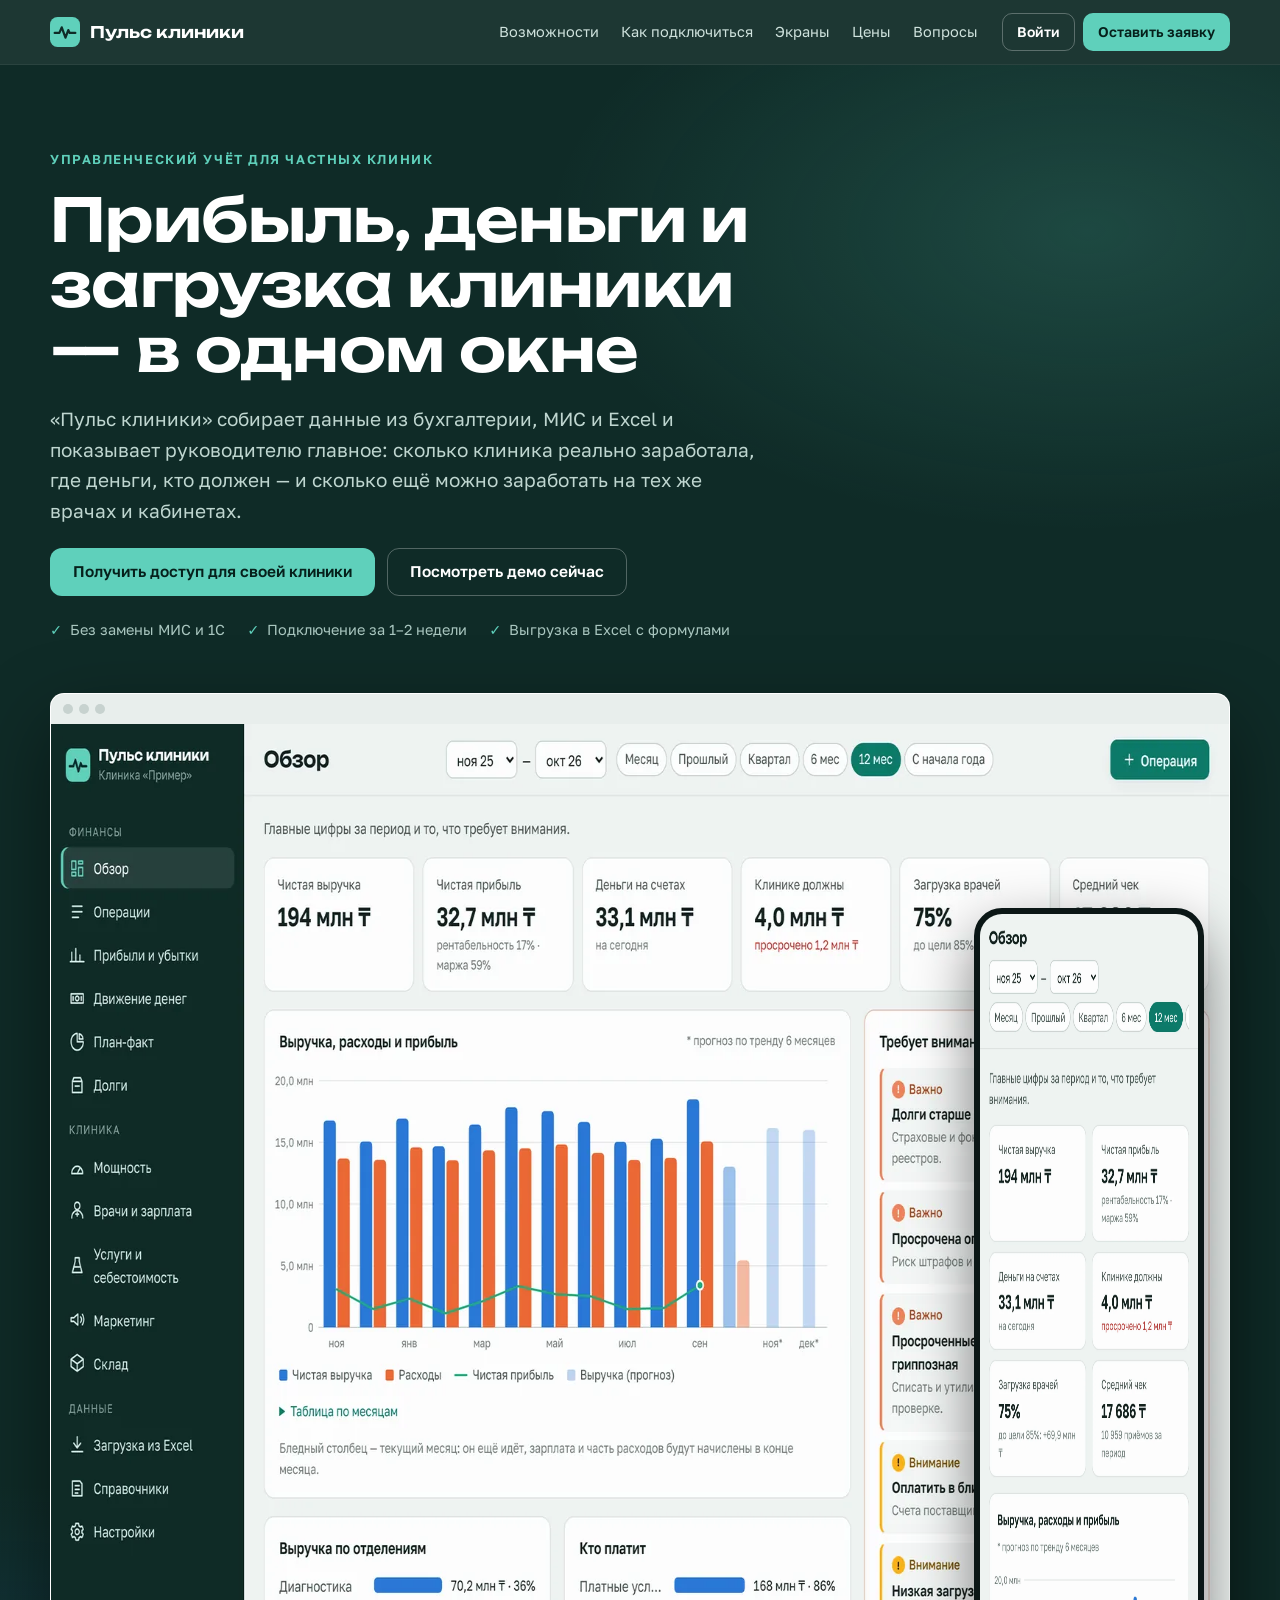
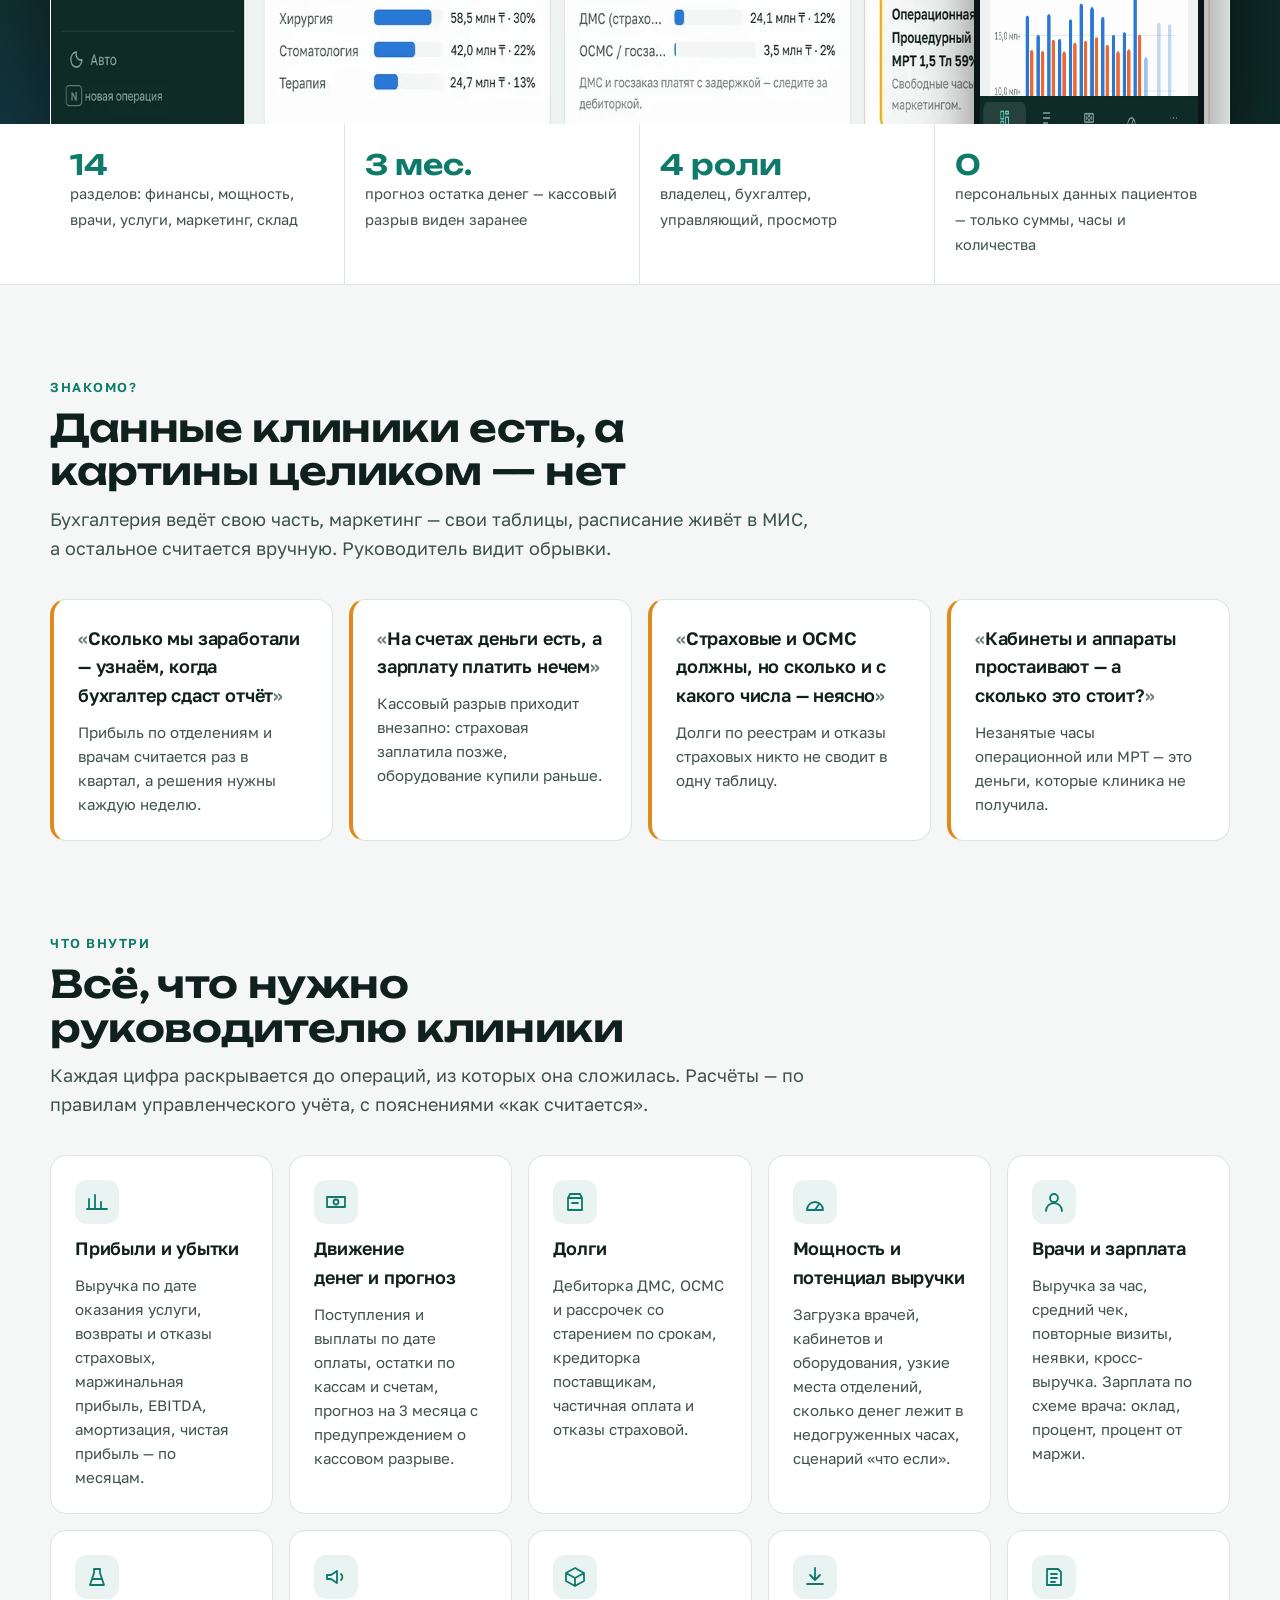
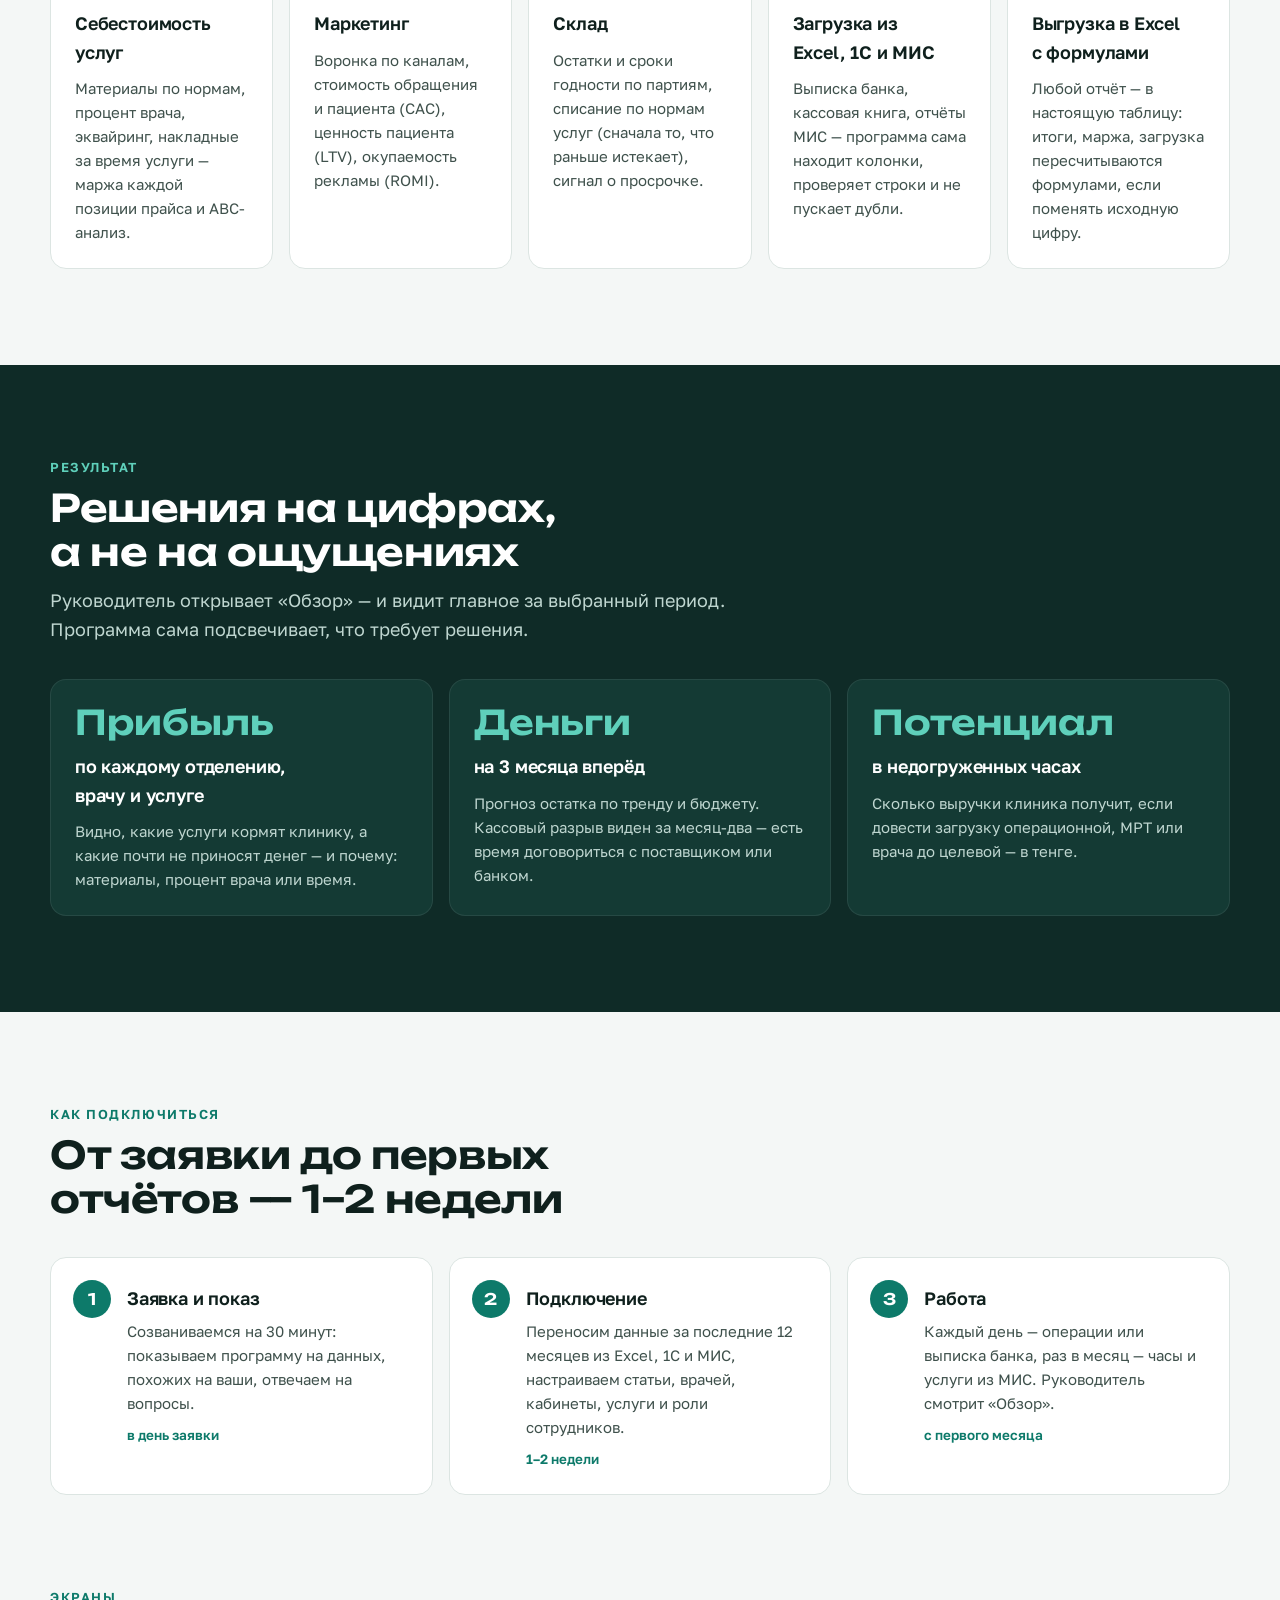
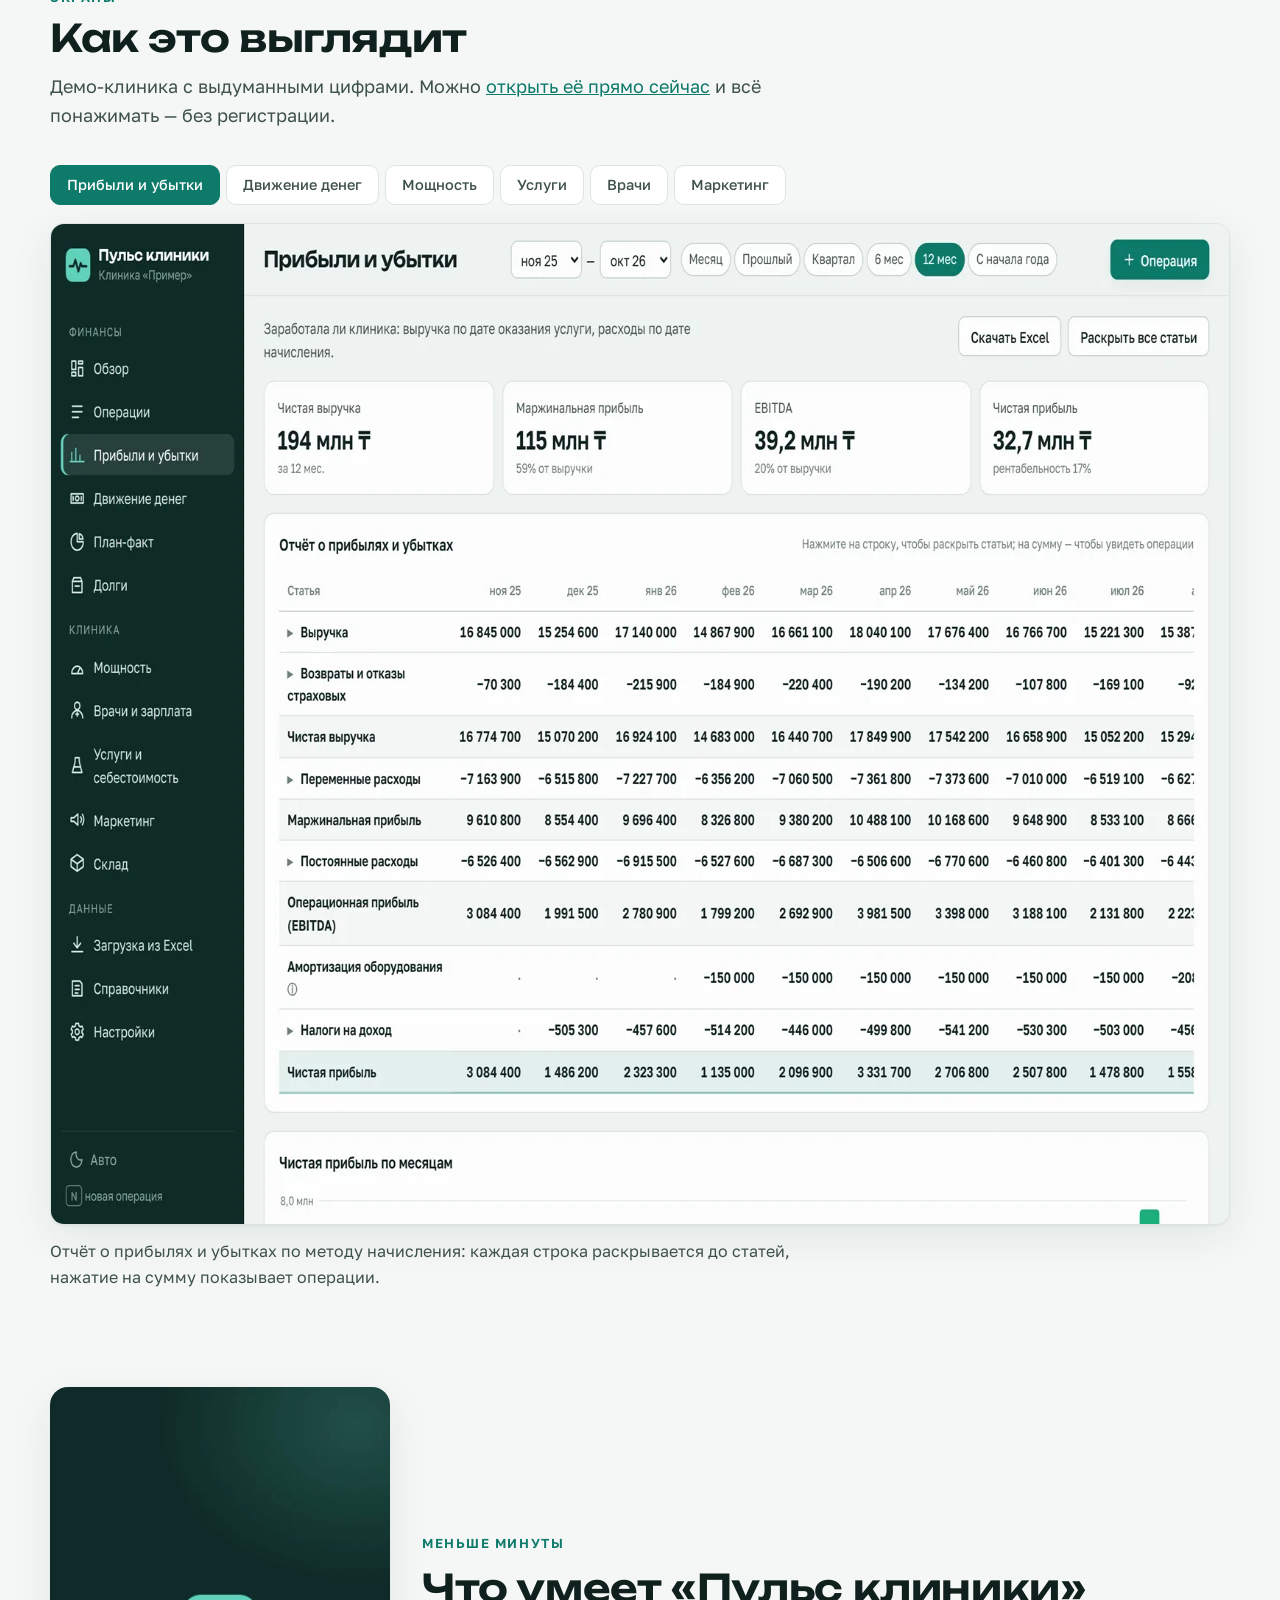
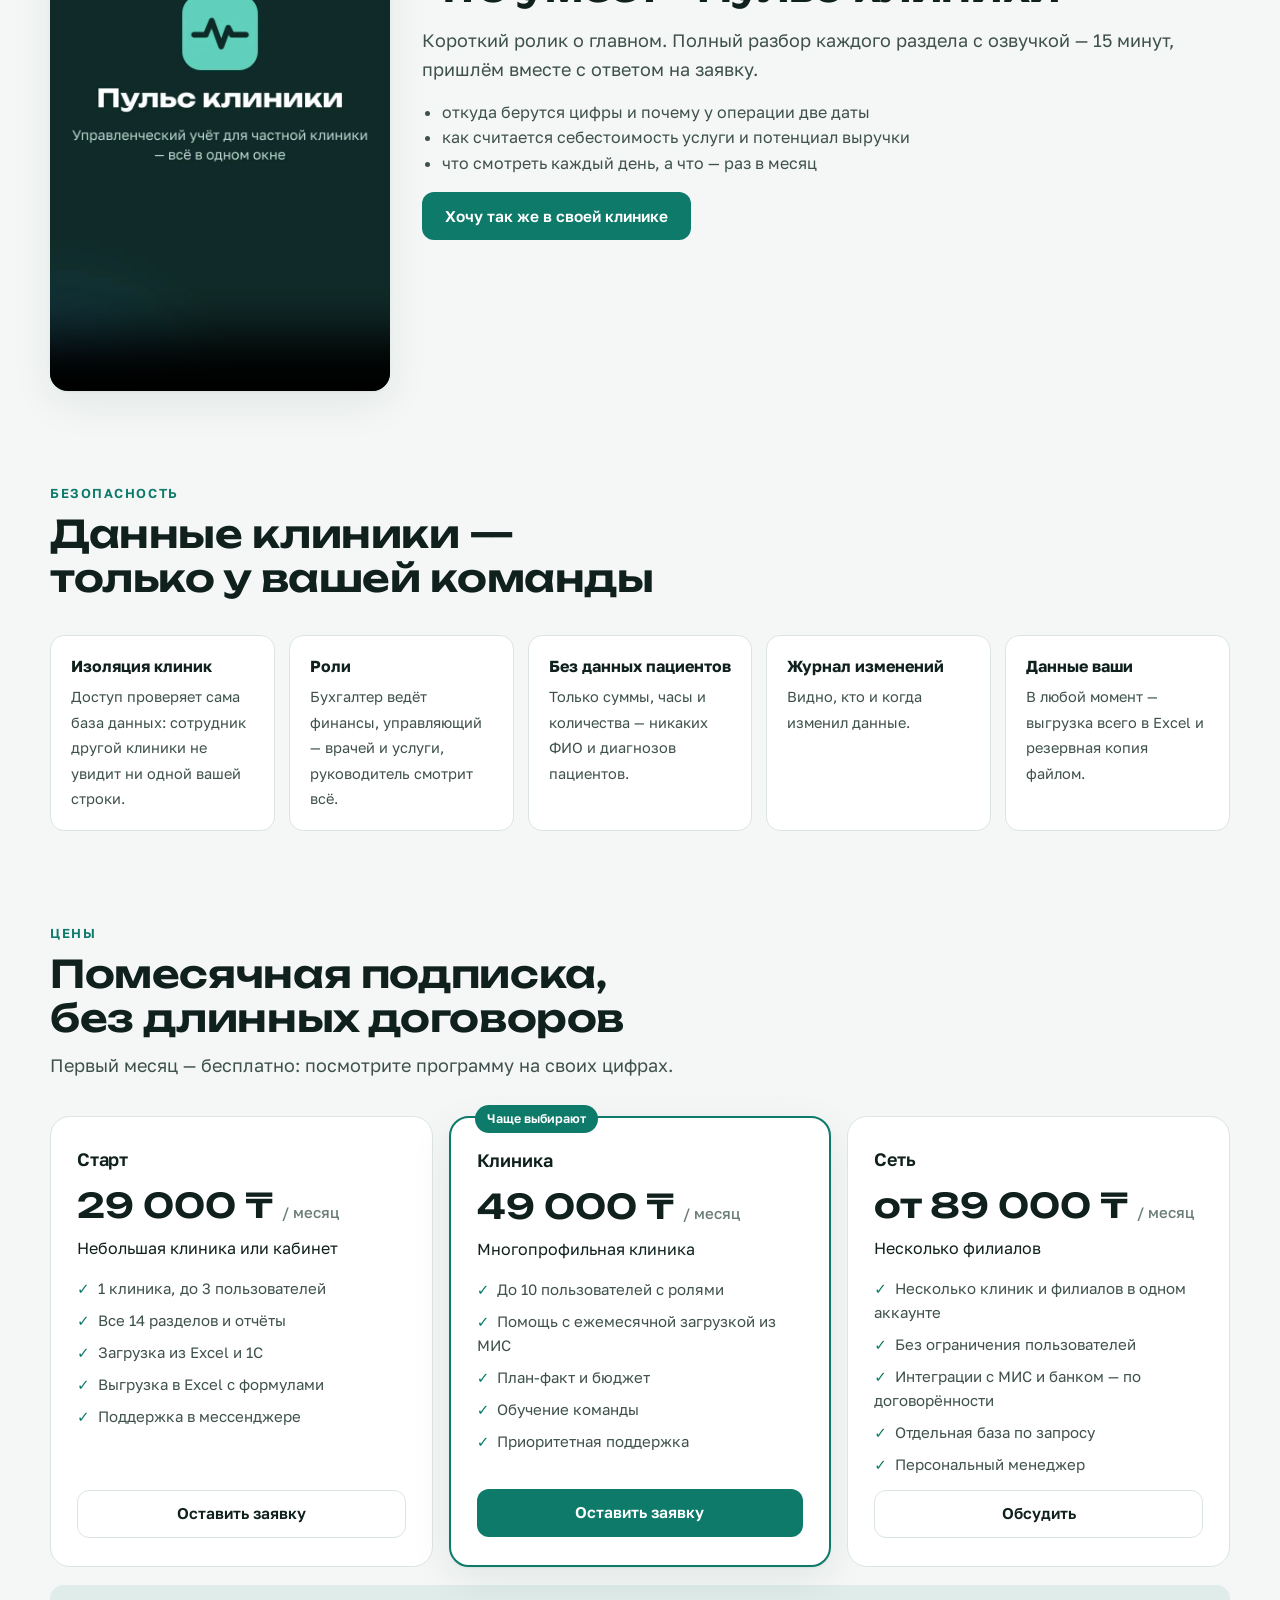
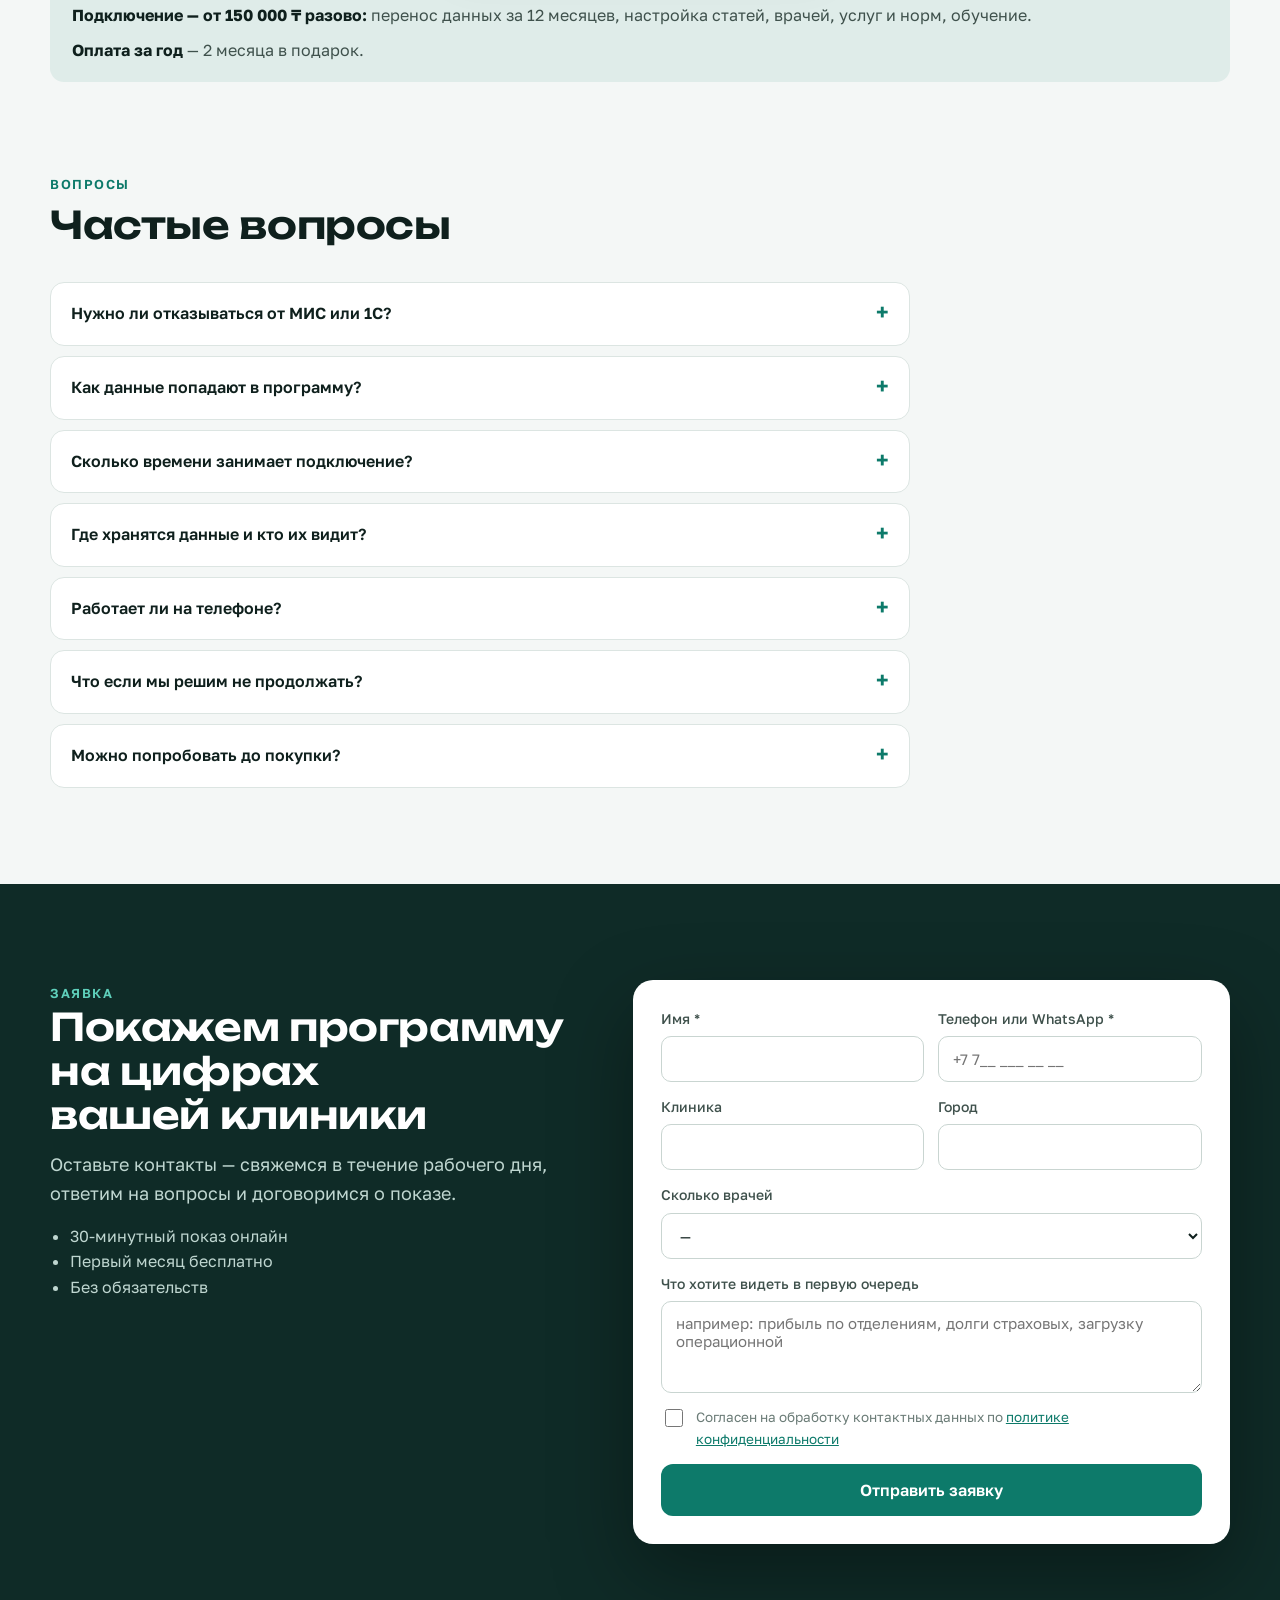
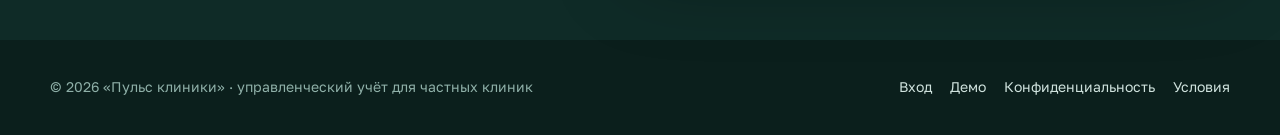
==== commit eb787895: "Пульс клиники: промо-ролик с озвучкой - marketing/promo/audio — 9 фраз диктора (тот же голос, что в " ====
--- a/public/index.html
+++ b/public/index.html
@@ -127,9 +127,9 @@
 
 <section class="sec" style="padding-top:0" id="video">
   <div class="wrap video-grid">
-    <video src="media/promo.mp4" poster="img/promo-poster.webp" controls playsinline muted preload="none"></video>
+    <video src="media/promo.mp4" poster="img/promo-poster.webp" controls playsinline preload="none"></video>
     <div class="video-text">
-      <span class="eyebrow">За 40 секунд</span><h2>Что умеет «Пульс клиники»</h2>
+      <span class="eyebrow">Меньше минуты</span><h2>Что умеет «Пульс клиники»</h2>
       <p class="lead">Короткий ролик о главном. Полный разбор каждого раздела с озвучкой — 15 минут, пришлём вместе с ответом на заявку.</p>
       <ul><li>откуда берутся цифры и почему у операции две даты</li><li>как считается себестоимость услуги и потенциал выручки</li><li>что смотреть каждый день, а что — раз в месяц</li></ul>
       <div class="cta-row"><a class="btn dark" href="#order">Хочу так же в своей клинике</a></div>
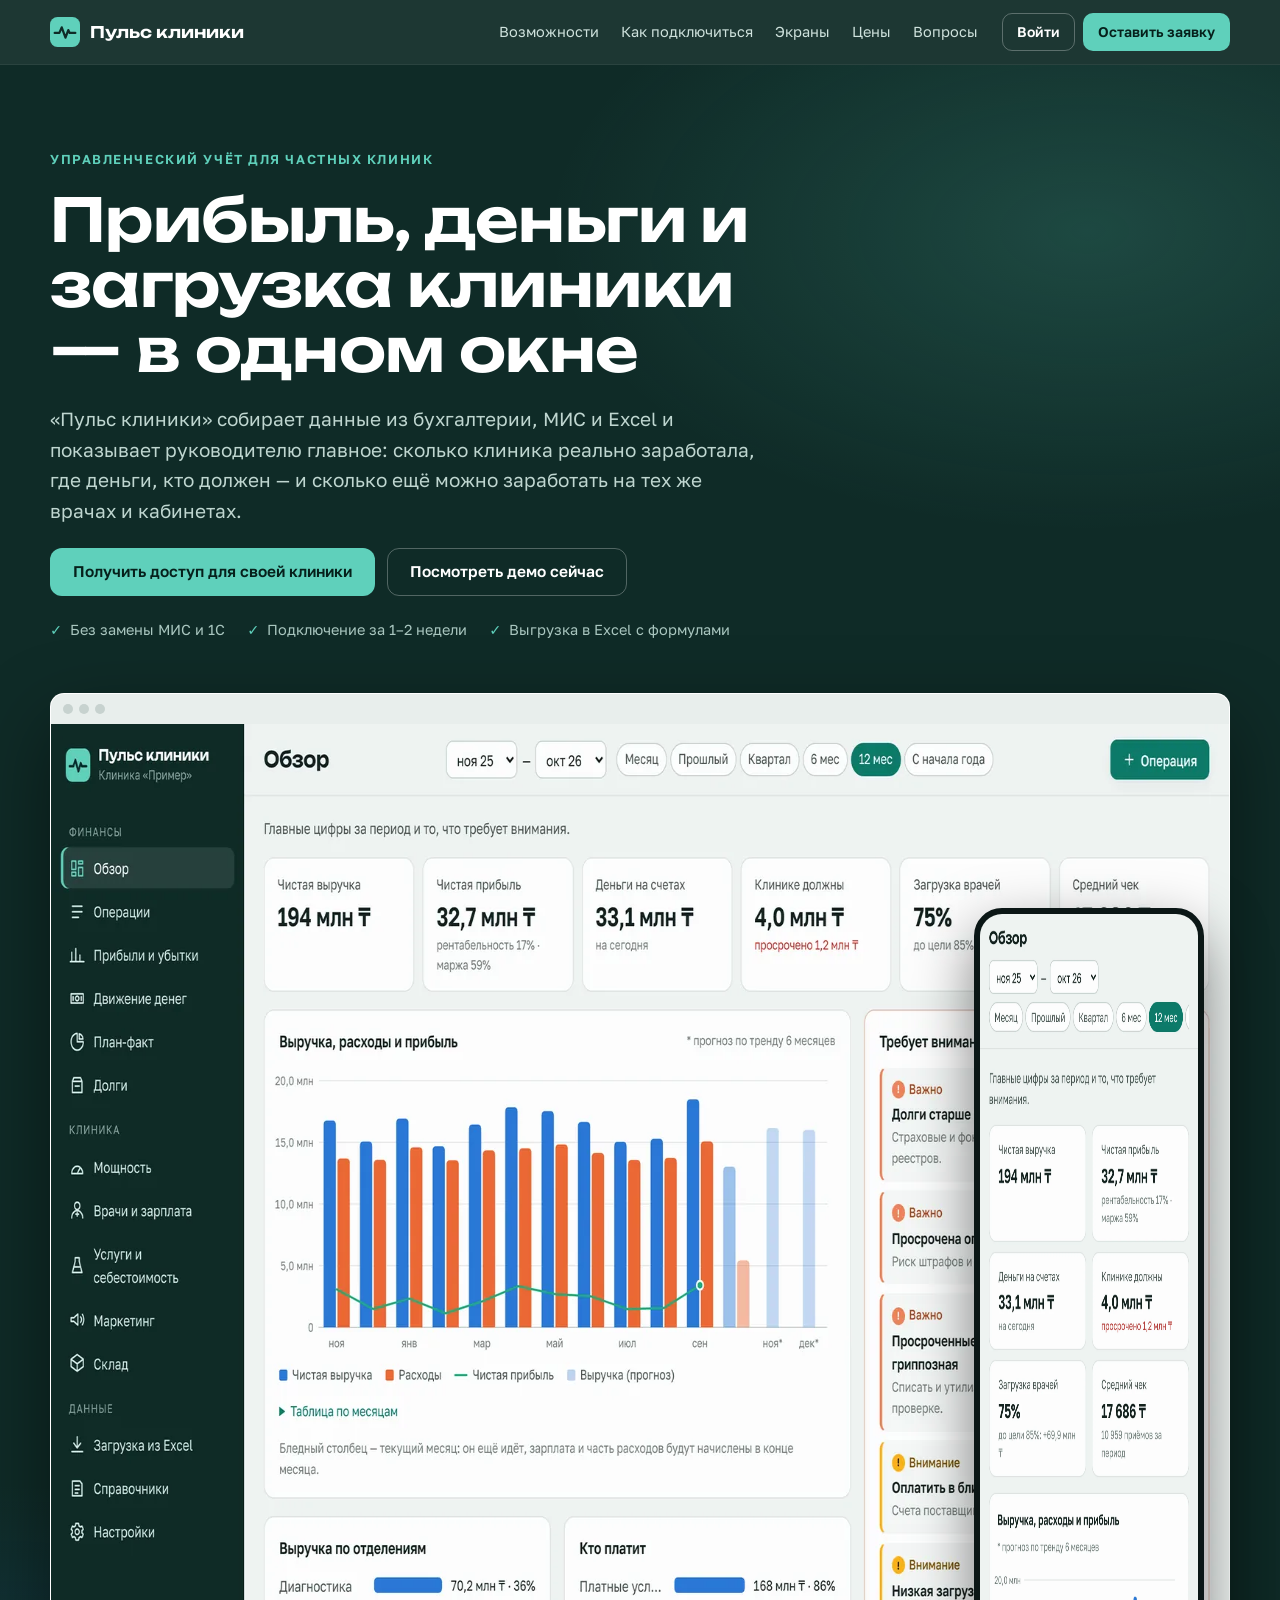
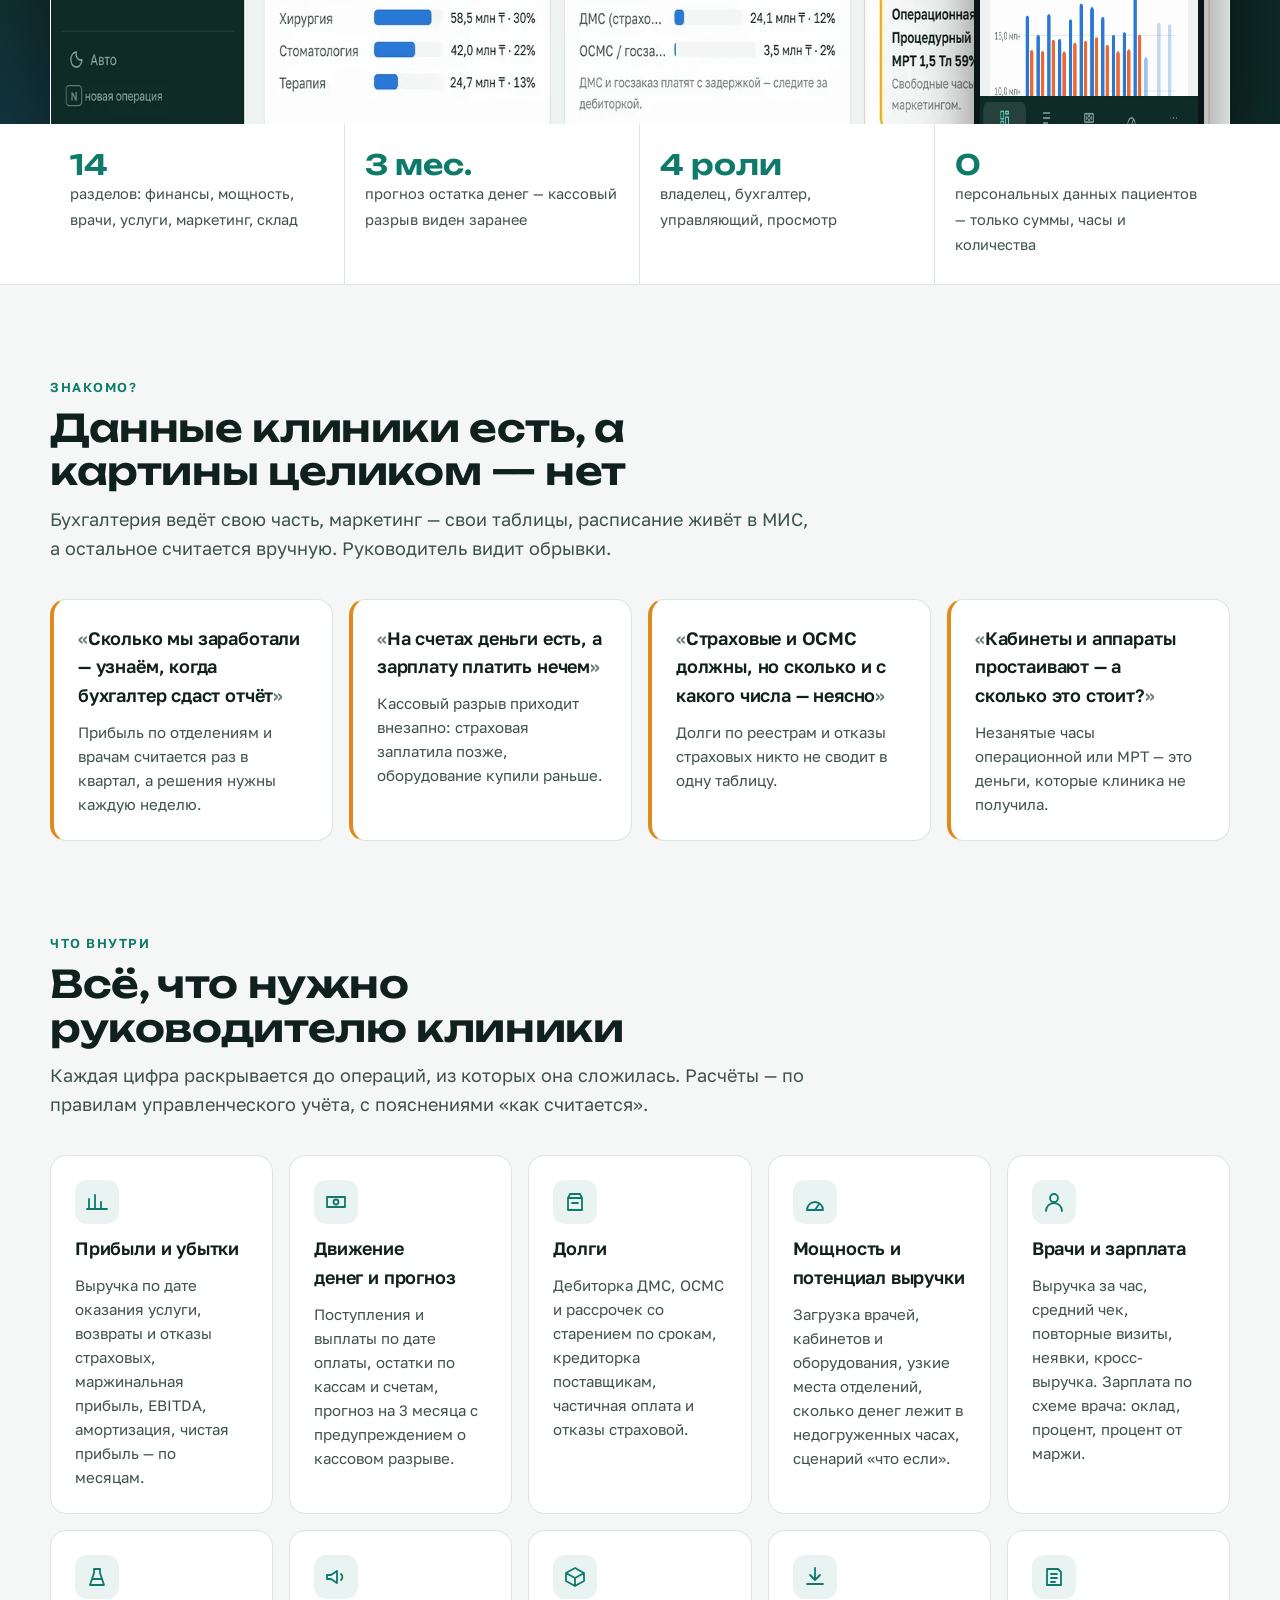
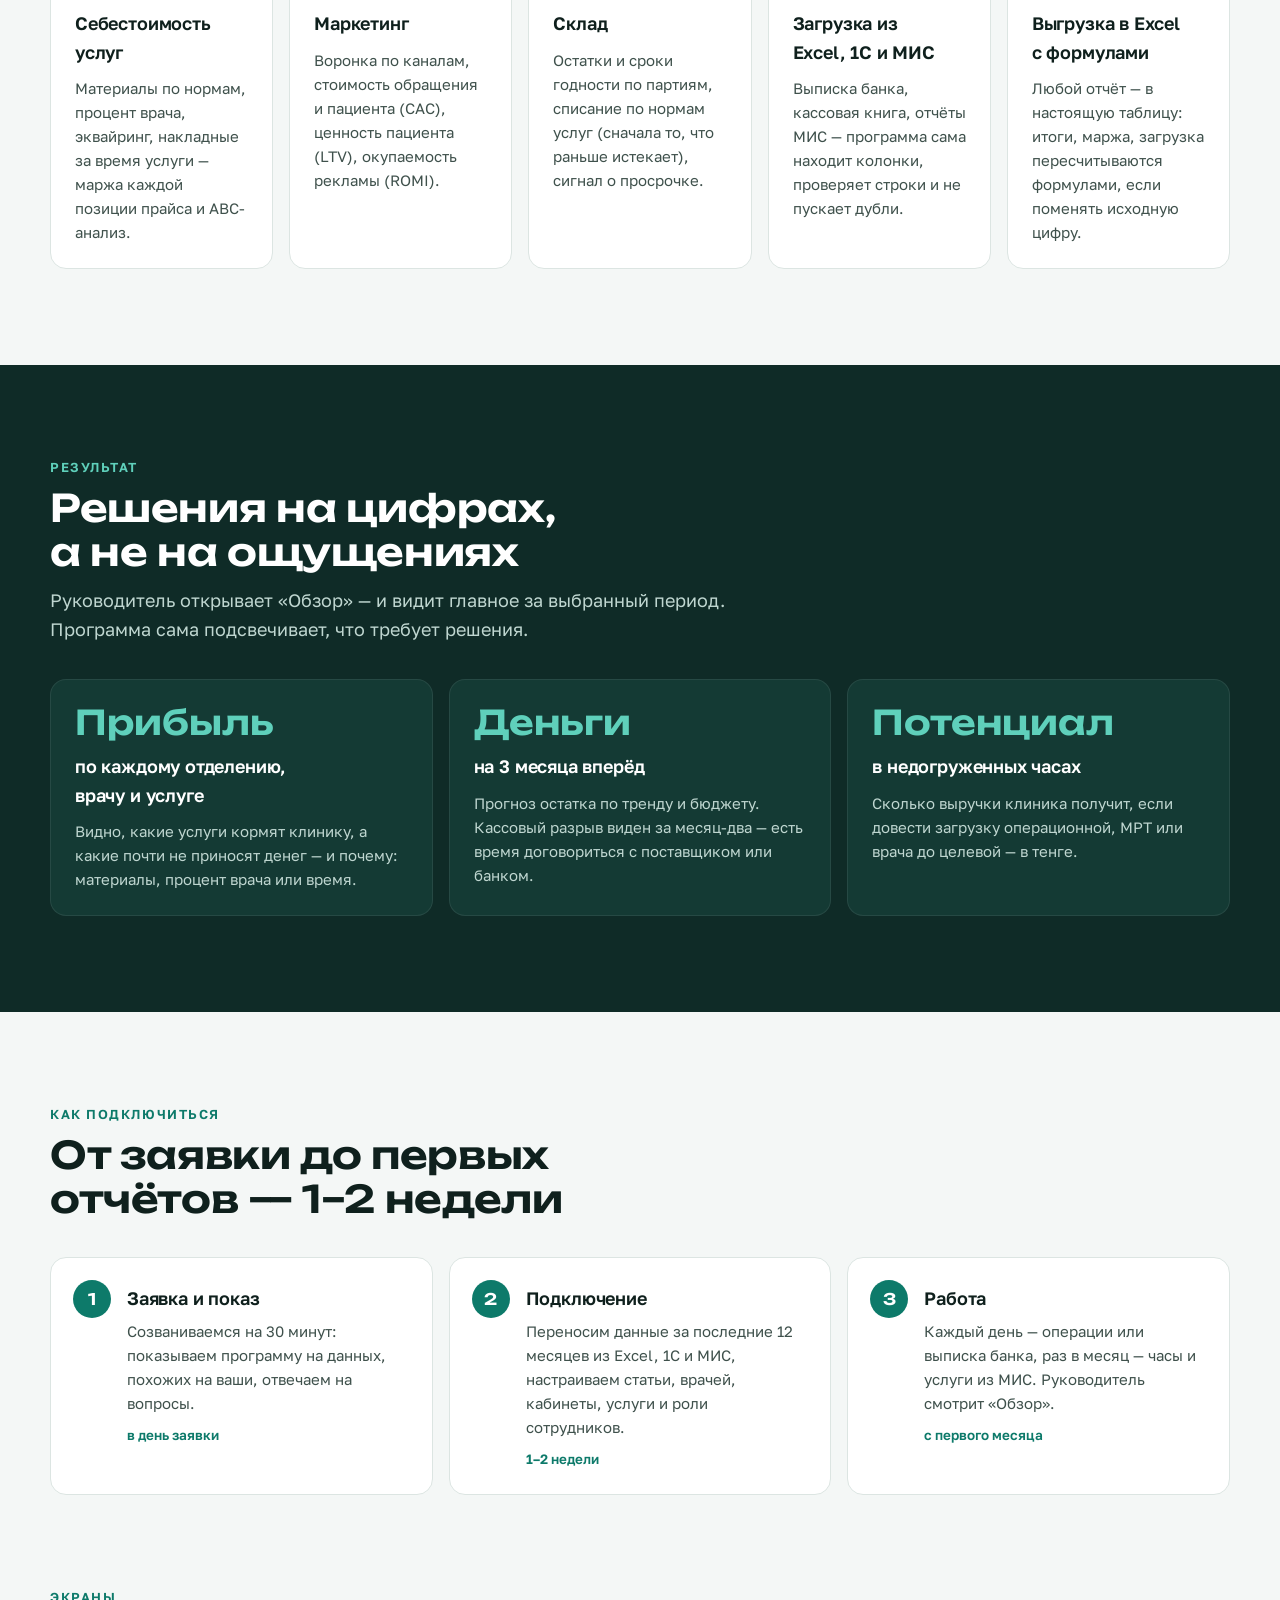
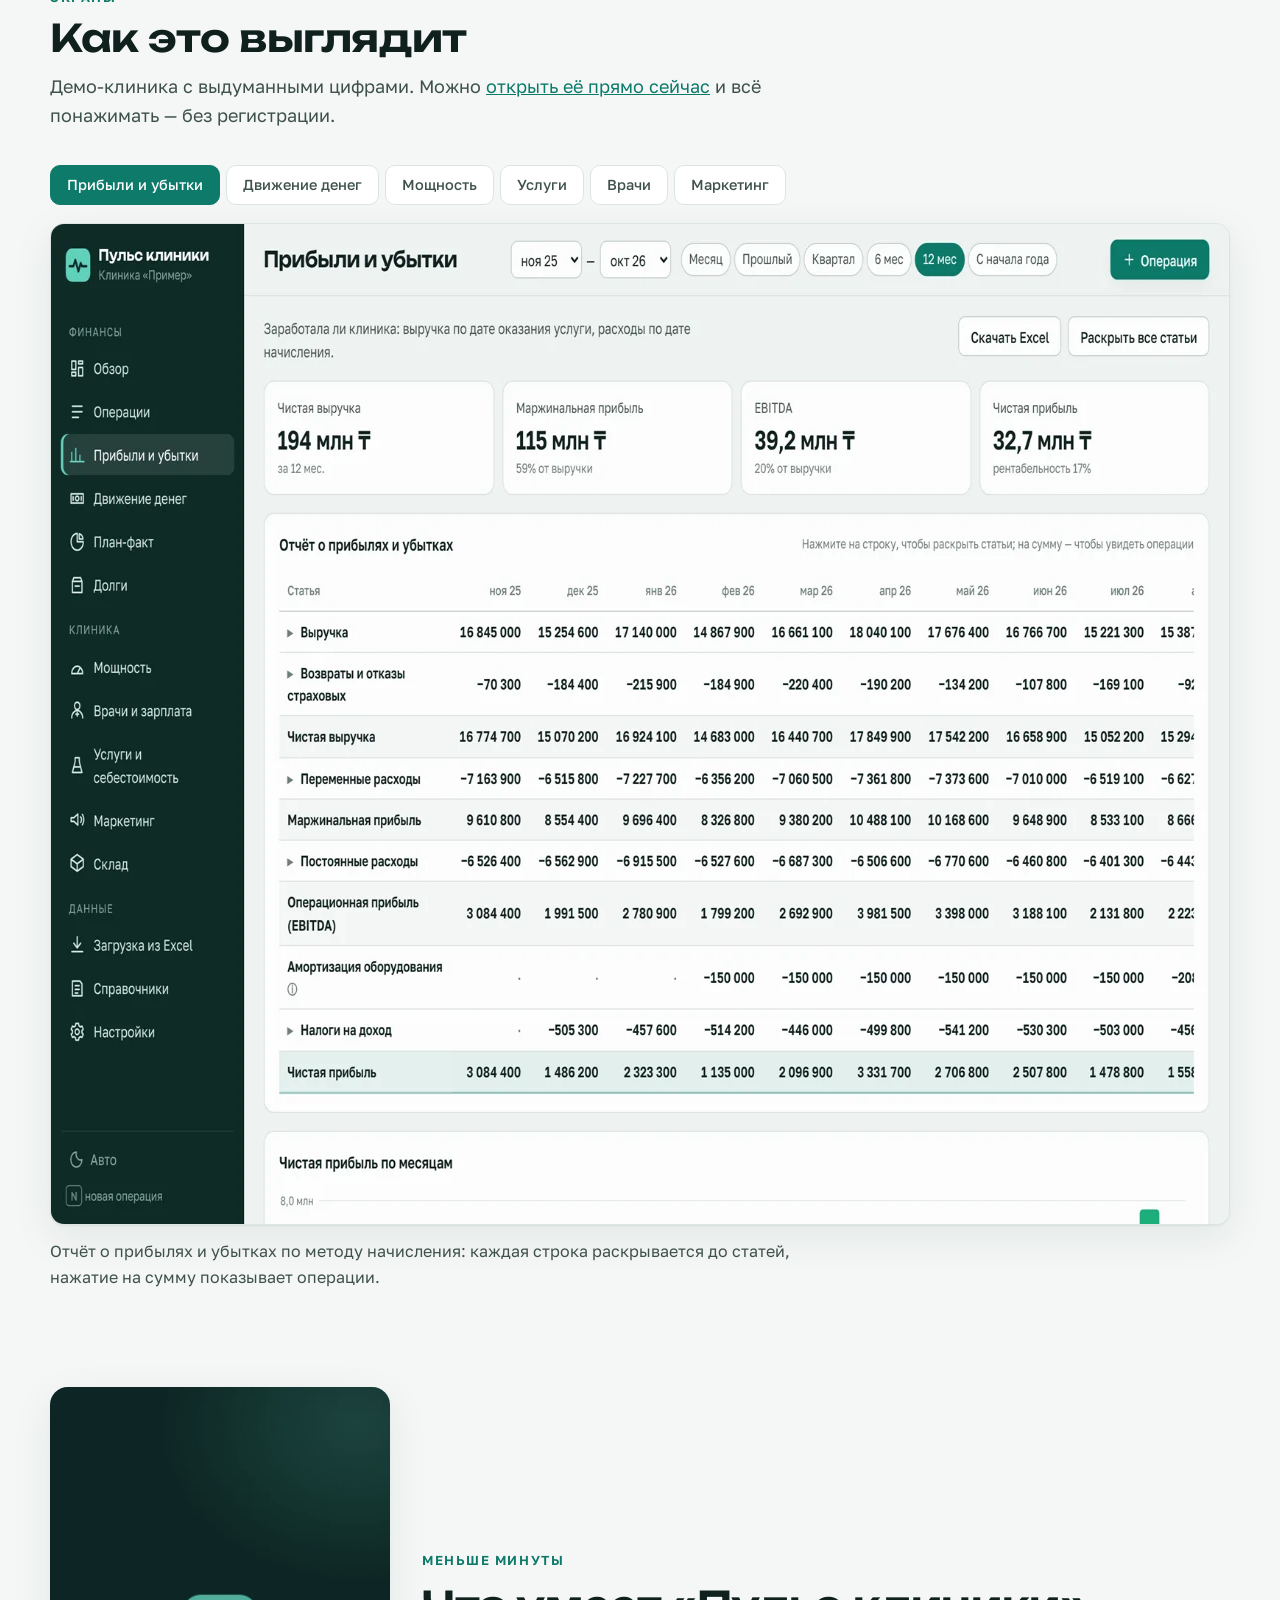
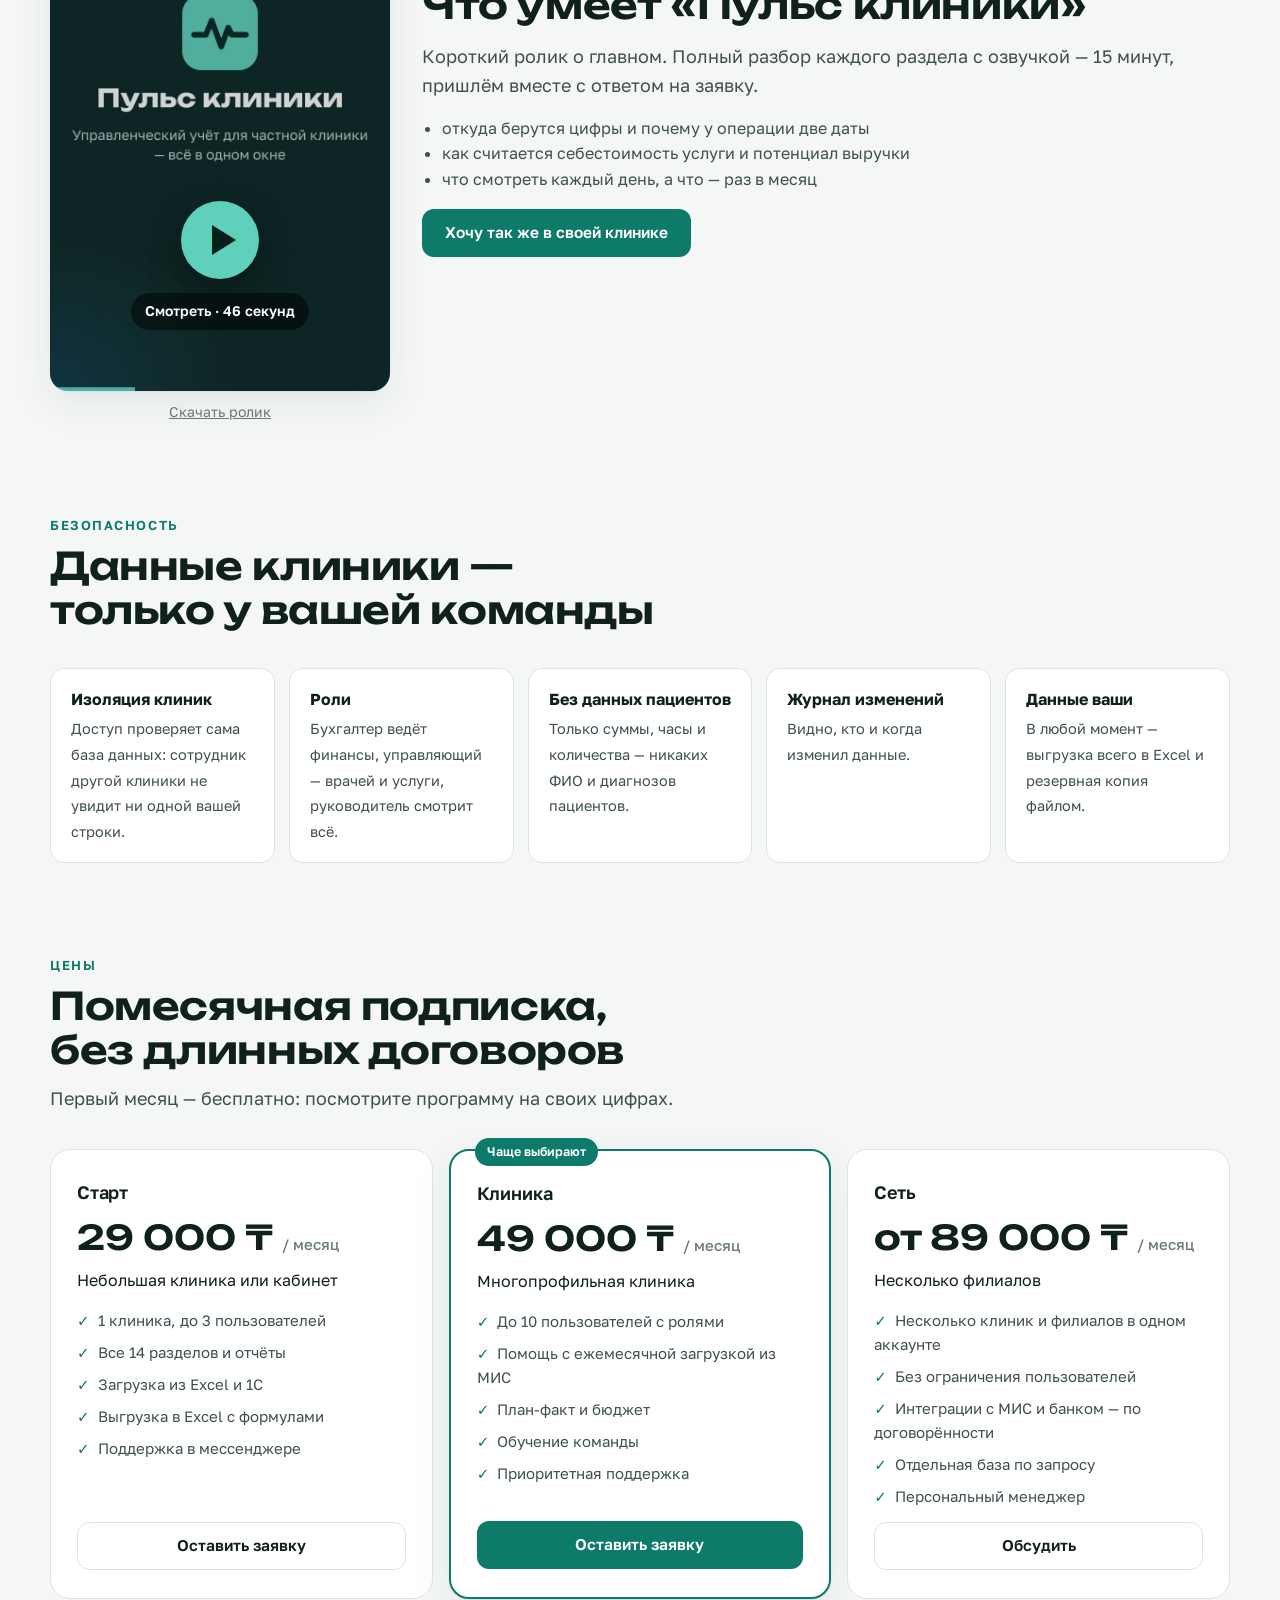
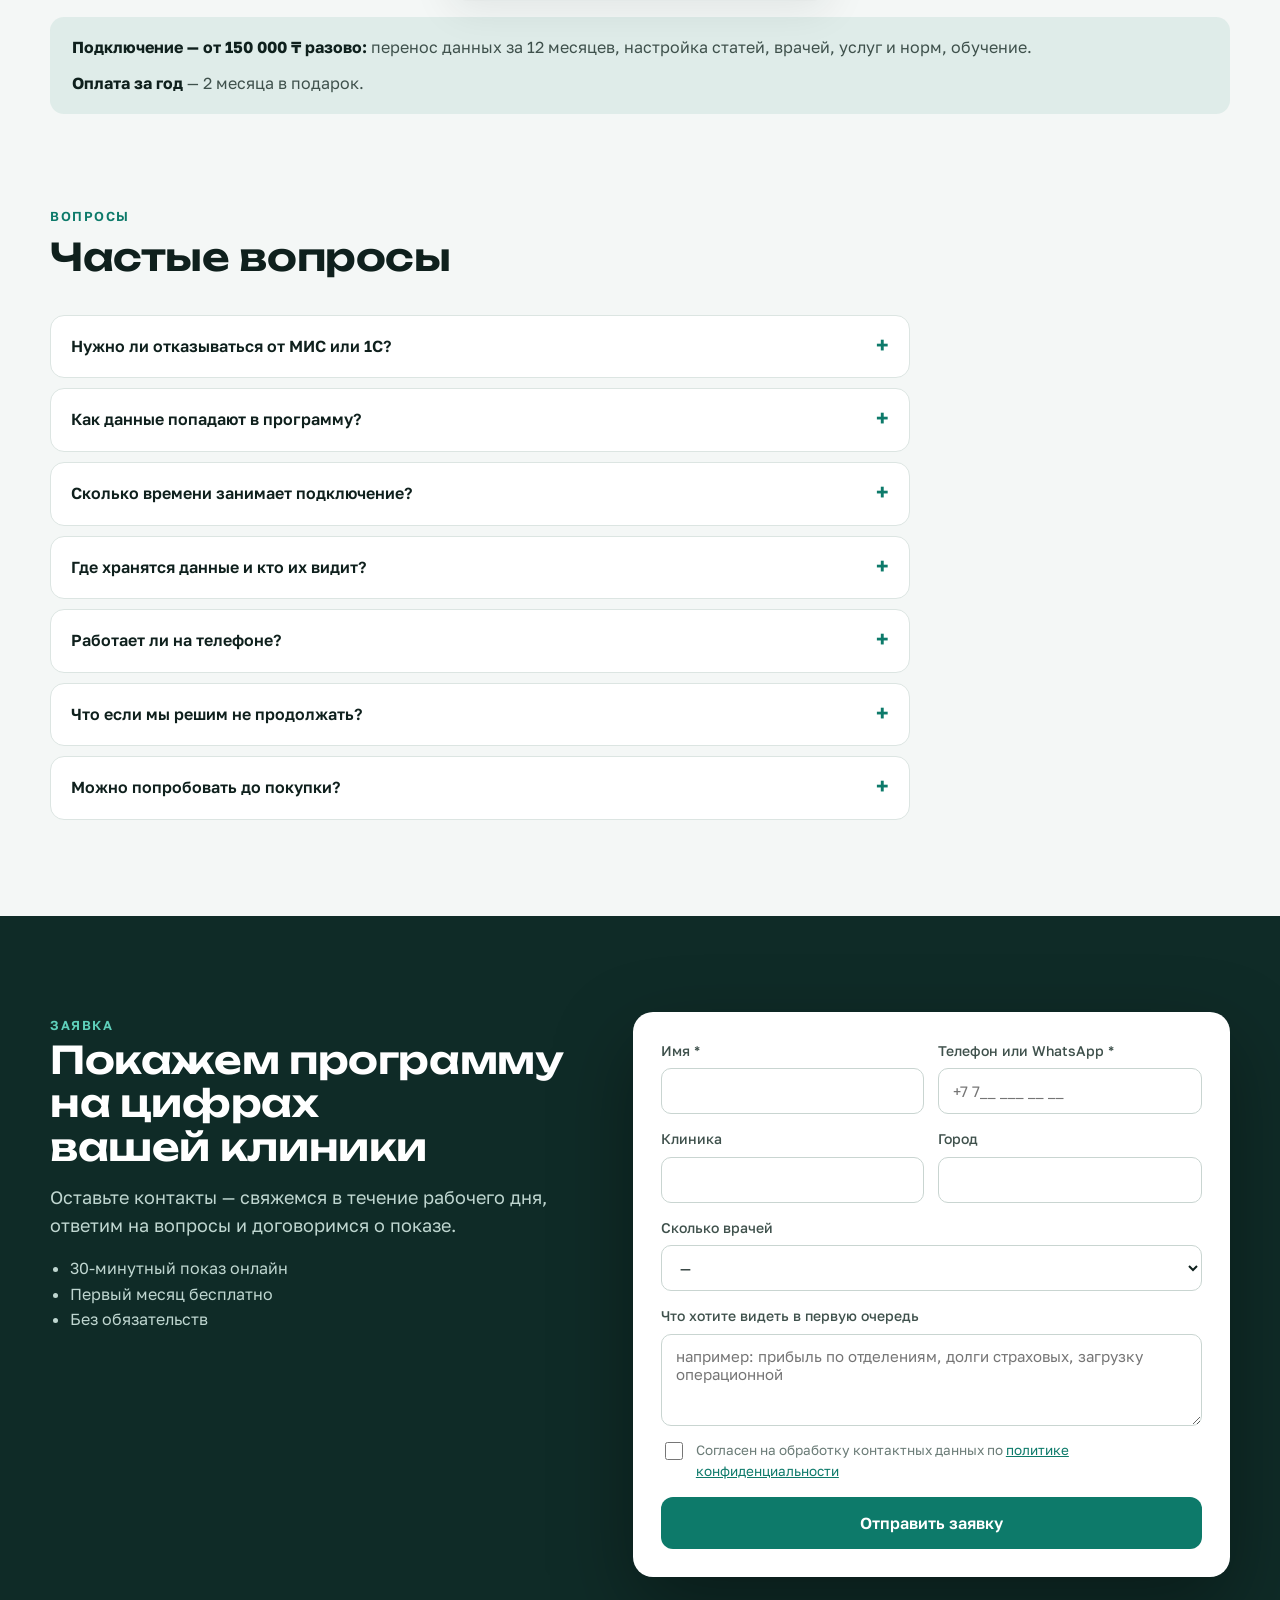
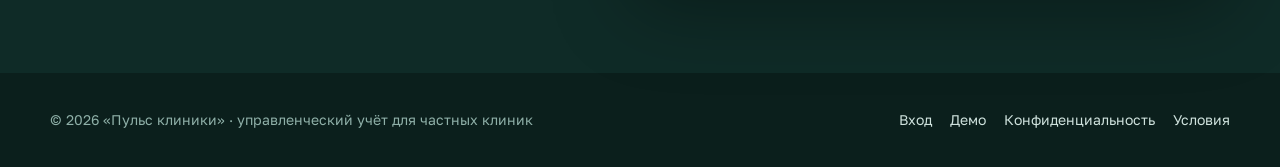
==== commit 36b61497: "Пульс клиники: фоновая музыка в промо-ролике, видео для любых телефонов - music.py — своя фоновая му" ====
--- a/public/index.html
+++ b/public/index.html
@@ -127,7 +127,13 @@
 
 <section class="sec" style="padding-top:0" id="video">
   <div class="wrap video-grid">
-    <video src="media/promo.mp4" poster="img/promo-poster.webp" controls playsinline preload="none"></video>
+    <div class="vcol">
+      <div class="vbox">
+        <video id="promo" poster="img/promo-poster.webp" playsinline preload="none"></video>
+        <button class="vplay" id="vplay" type="button" aria-label="Смотреть ролик"><span aria-hidden="true"></span><small id="vprog">Смотреть · 46 секунд</small></button>
+      </div>
+      <a class="vdl" href="media/promo.mp4" download="Пульс клиники — ролик.mp4">Скачать ролик</a>
+    </div>
     <div class="video-text">
       <span class="eyebrow">Меньше минуты</span><h2>Что умеет «Пульс клиники»</h2>
       <p class="lead">Короткий ролик о главном. Полный разбор каждого раздела с озвучкой — 15 минут, пришлём вместе с ответом на заявку.</p>
@@ -236,6 +242,30 @@
   document.getElementById('shotImg').alt = t.textContent;
   document.getElementById('shotCap').textContent = CAPS[t.dataset.shot];
 });
+// Ролик качается целиком и играет из памяти: Cloudflare отдаёт файлы без частичной загрузки (Range),
+// а Safari на iPhone без неё не запускает <video src>. Если загрузка не удалась — обычная ссылка на файл.
+document.getElementById('vplay').addEventListener('click', async e => {
+  const btn = e.currentTarget, v = document.getElementById('promo'), prog = document.getElementById('vprog');
+  btn.disabled = true; prog.textContent = 'Загрузка…';
+  try {
+    const r = await fetch('media/promo.mp4');
+    if (!r.ok) throw new Error(r.status);
+    const total = +r.headers.get('content-length') || 0, parts = [];
+    if (r.body && r.body.getReader) {
+      const rd = r.body.getReader(); let got = 0;
+      for (;;) {
+        const { done, value } = await rd.read();
+        if (done) break;
+        parts.push(value); got += value.length;
+        if (total) prog.textContent = 'Загрузка ' + Math.min(99, Math.round(got / total * 100)) + '%';
+      }
+    } else parts.push(await r.arrayBuffer());
+    v.src = URL.createObjectURL(new Blob(parts, { type: 'video/mp4' }));
+  } catch (err) { v.src = 'media/promo.mp4'; }
+  v.controls = true; btn.hidden = true;
+  v.play().catch(() => {}); // если браузер не дал запустить сам — у ролика уже есть кнопка «плей»
+});
+
 let plan = '';
 document.querySelectorAll('[data-plan]').forEach(a => a.addEventListener('click', () => { plan = a.dataset.plan; }));
 const form = document.getElementById('leadForm'), msg = document.getElementById('leadMsg');
--- a/public/landing.css
+++ b/public/landing.css
@@ -104,6 +104,15 @@
 /* видео */
 .video-grid { display: grid; grid-template-columns: minmax(0, 340px) minmax(0, 1fr); gap: 32px; align-items: center; }
 .video-grid video { width: 100%; border-radius: 18px; background: #0b1716; box-shadow: var(--shadow); aspect-ratio: 9 / 16; object-fit: cover; }
+.vbox { position: relative; }
+.vbox video { display: block; }
+.vplay { position: absolute; inset: 0; display: flex; flex-direction: column; align-items: center; justify-content: flex-end; padding: 0 0 18%; gap: 14px; border: 0; border-radius: 18px; background: rgba(6, 20, 18, .18); color: #fff; font: inherit; cursor: pointer; }
+.vplay span { width: 78px; height: 78px; border-radius: 50%; background: var(--accent-2); box-shadow: 0 12px 34px rgba(0, 0, 0, .35); position: relative; transition: transform .15s; }
+.vplay span::after { content: ''; position: absolute; left: 31px; top: 24px; border-style: solid; border-width: 15px 0 15px 24px; border-color: transparent transparent transparent #06201b; }
+.vplay:hover span { transform: scale(1.06); }
+.vplay small { font-size: 14px; font-weight: 600; padding: 7px 14px; border-radius: 999px; background: rgba(0, 0, 0, .5); }
+.vplay:disabled { cursor: progress; }
+.vdl { display: block; margin-top: 10px; text-align: center; font-size: 14px; color: var(--muted); }
 .video-text { display: flex; flex-direction: column; gap: 16px; }
 .video-text ul { margin: 0; padding-left: 20px; color: var(--ink-2); }
 
@@ -175,7 +184,7 @@
   .nav { display: none; }
   .top-cta .btn.ghost { display: none; }
   .video-grid, .order-grid { grid-template-columns: minmax(0, 1fr); }
-  .video-grid video { max-width: 340px; margin: 0 auto; }
+  .vcol { width: 100%; max-width: 340px; margin: 0 auto; }
   .stat { border-right: 0; border-bottom: 1px solid var(--line); }
 }
 @media (max-width: 600px) {
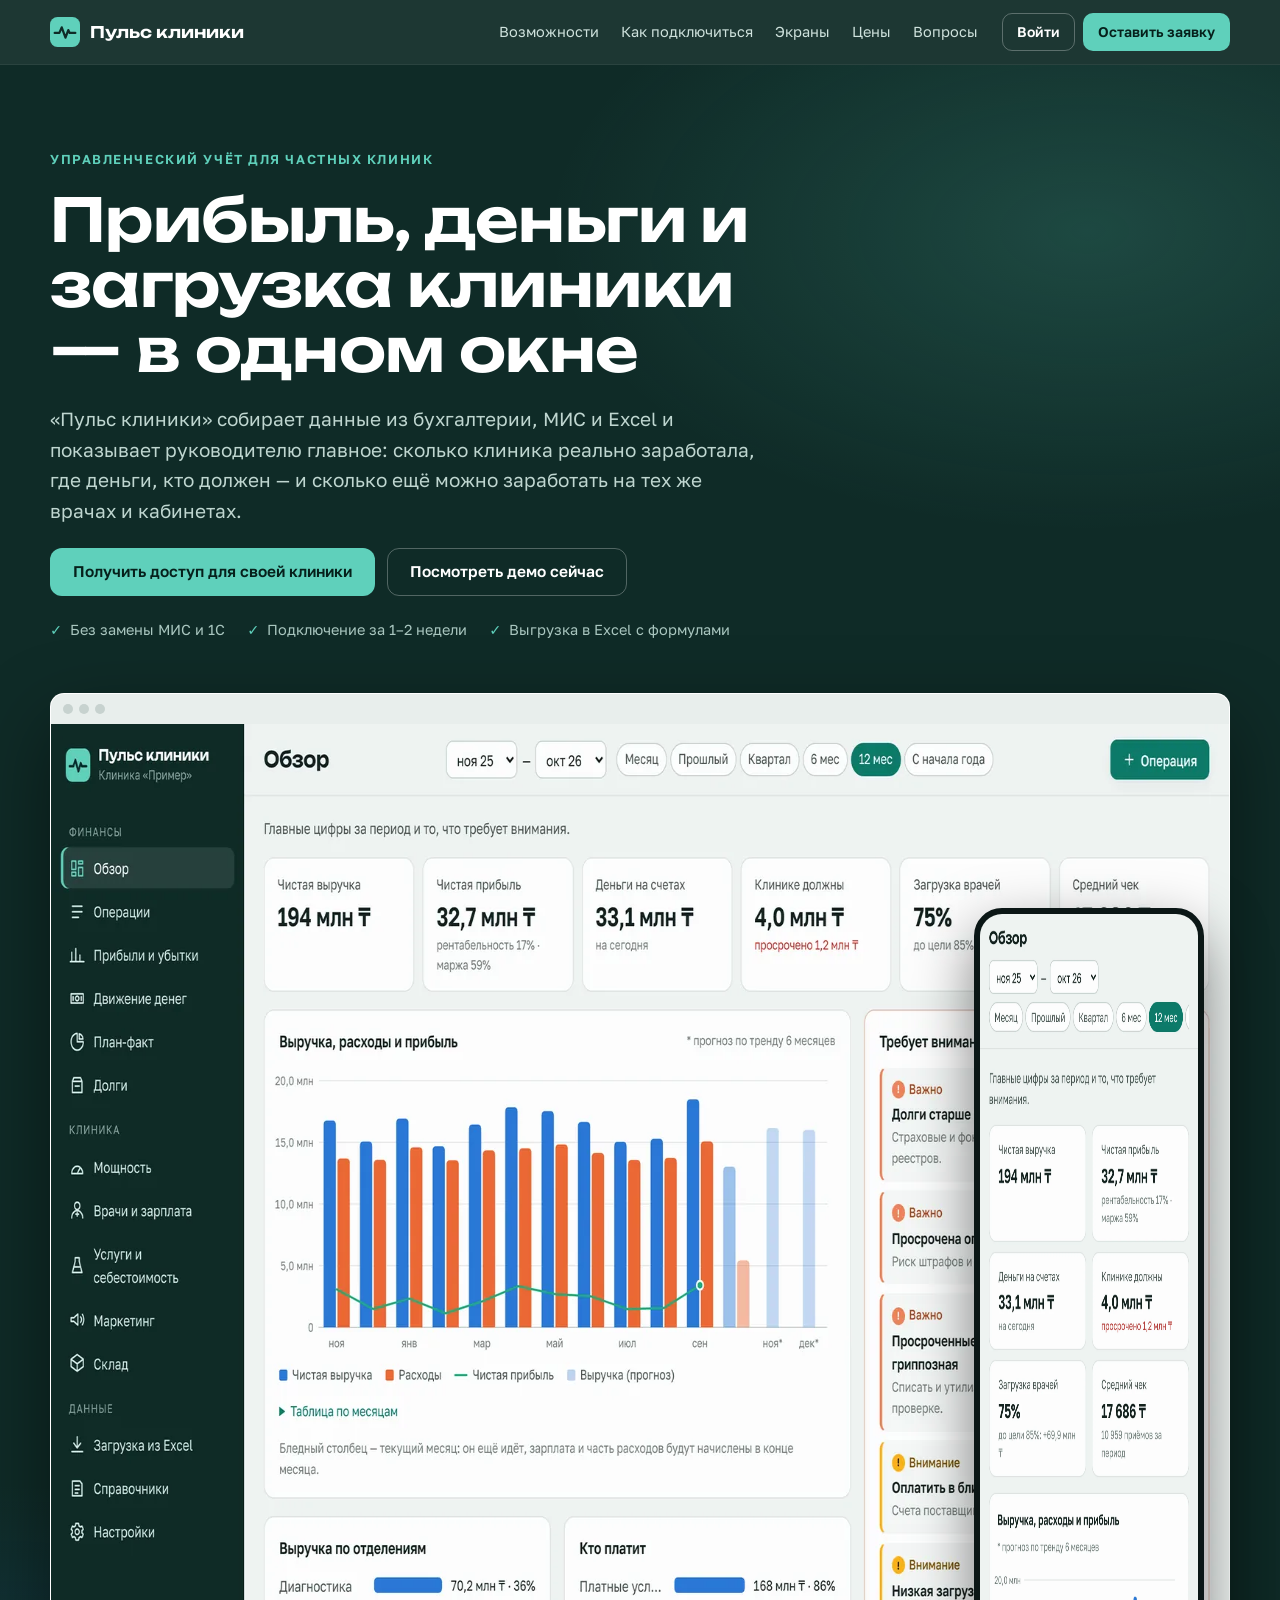
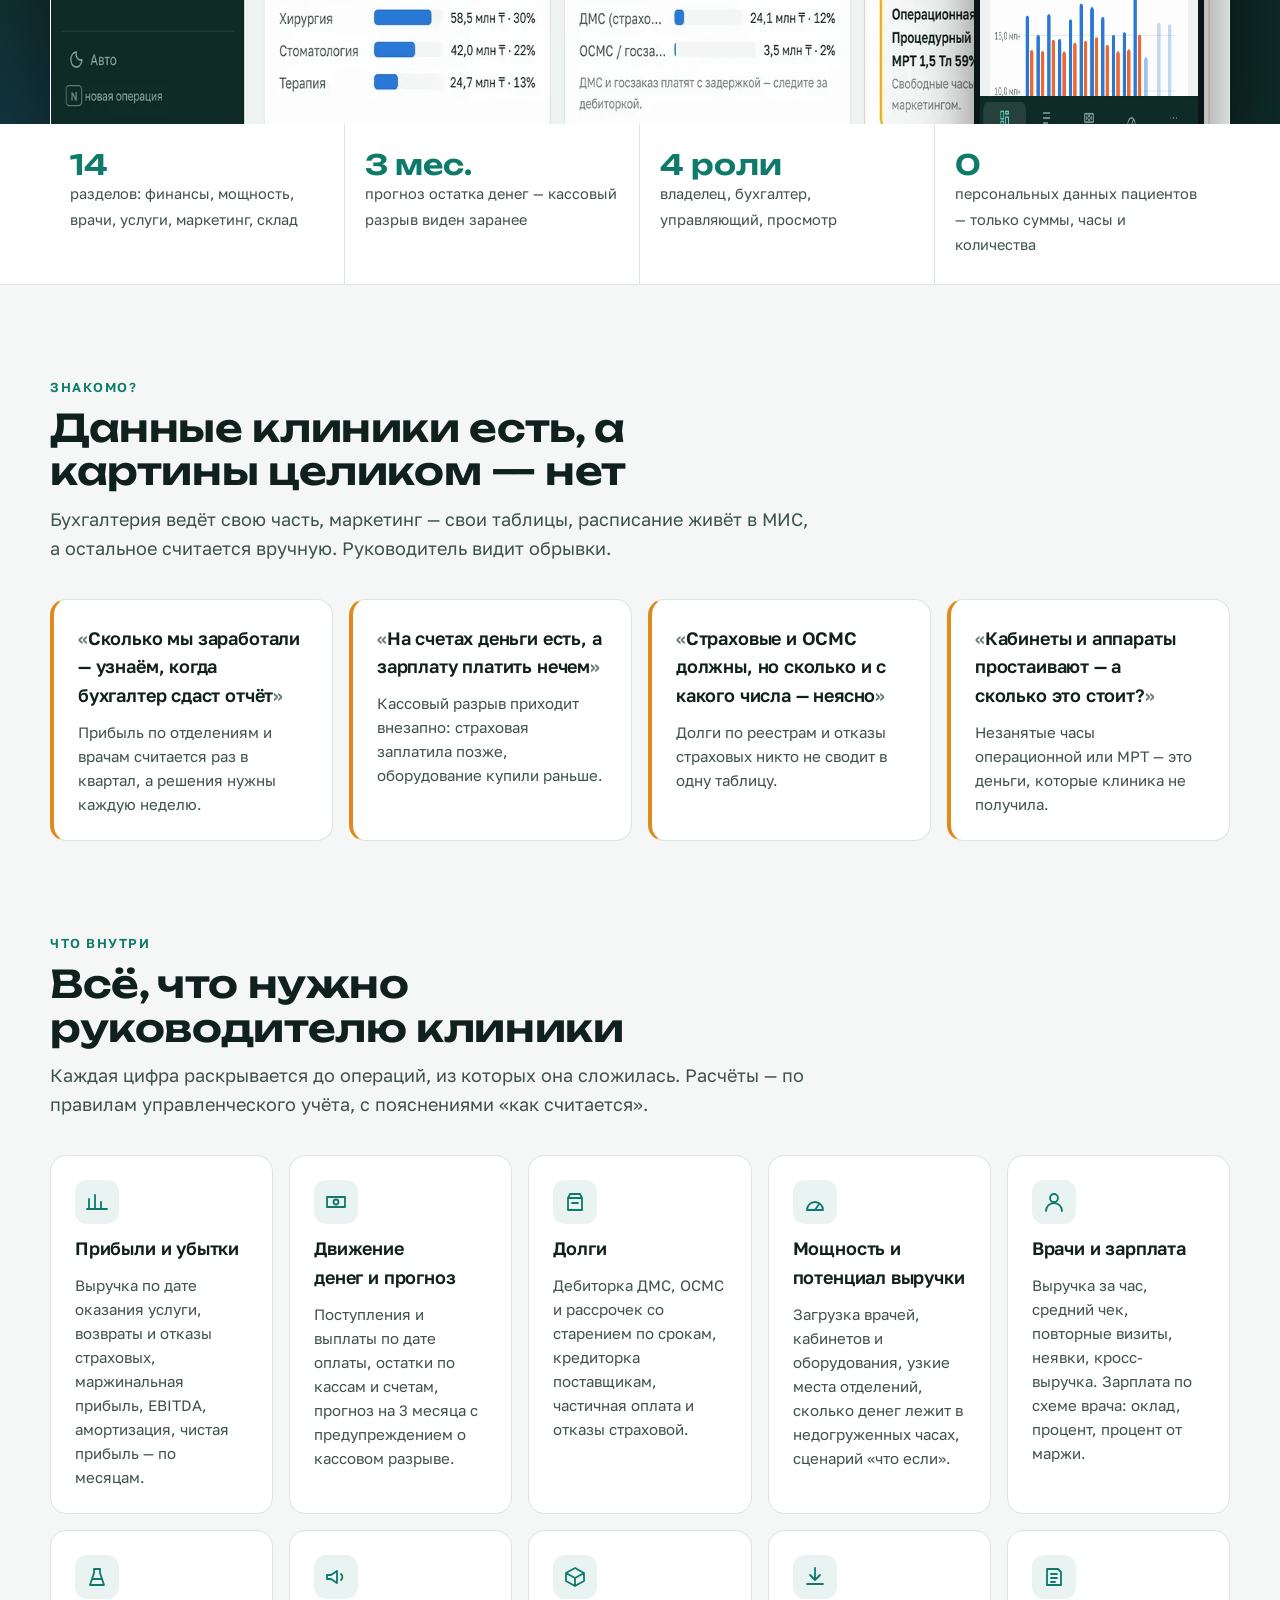
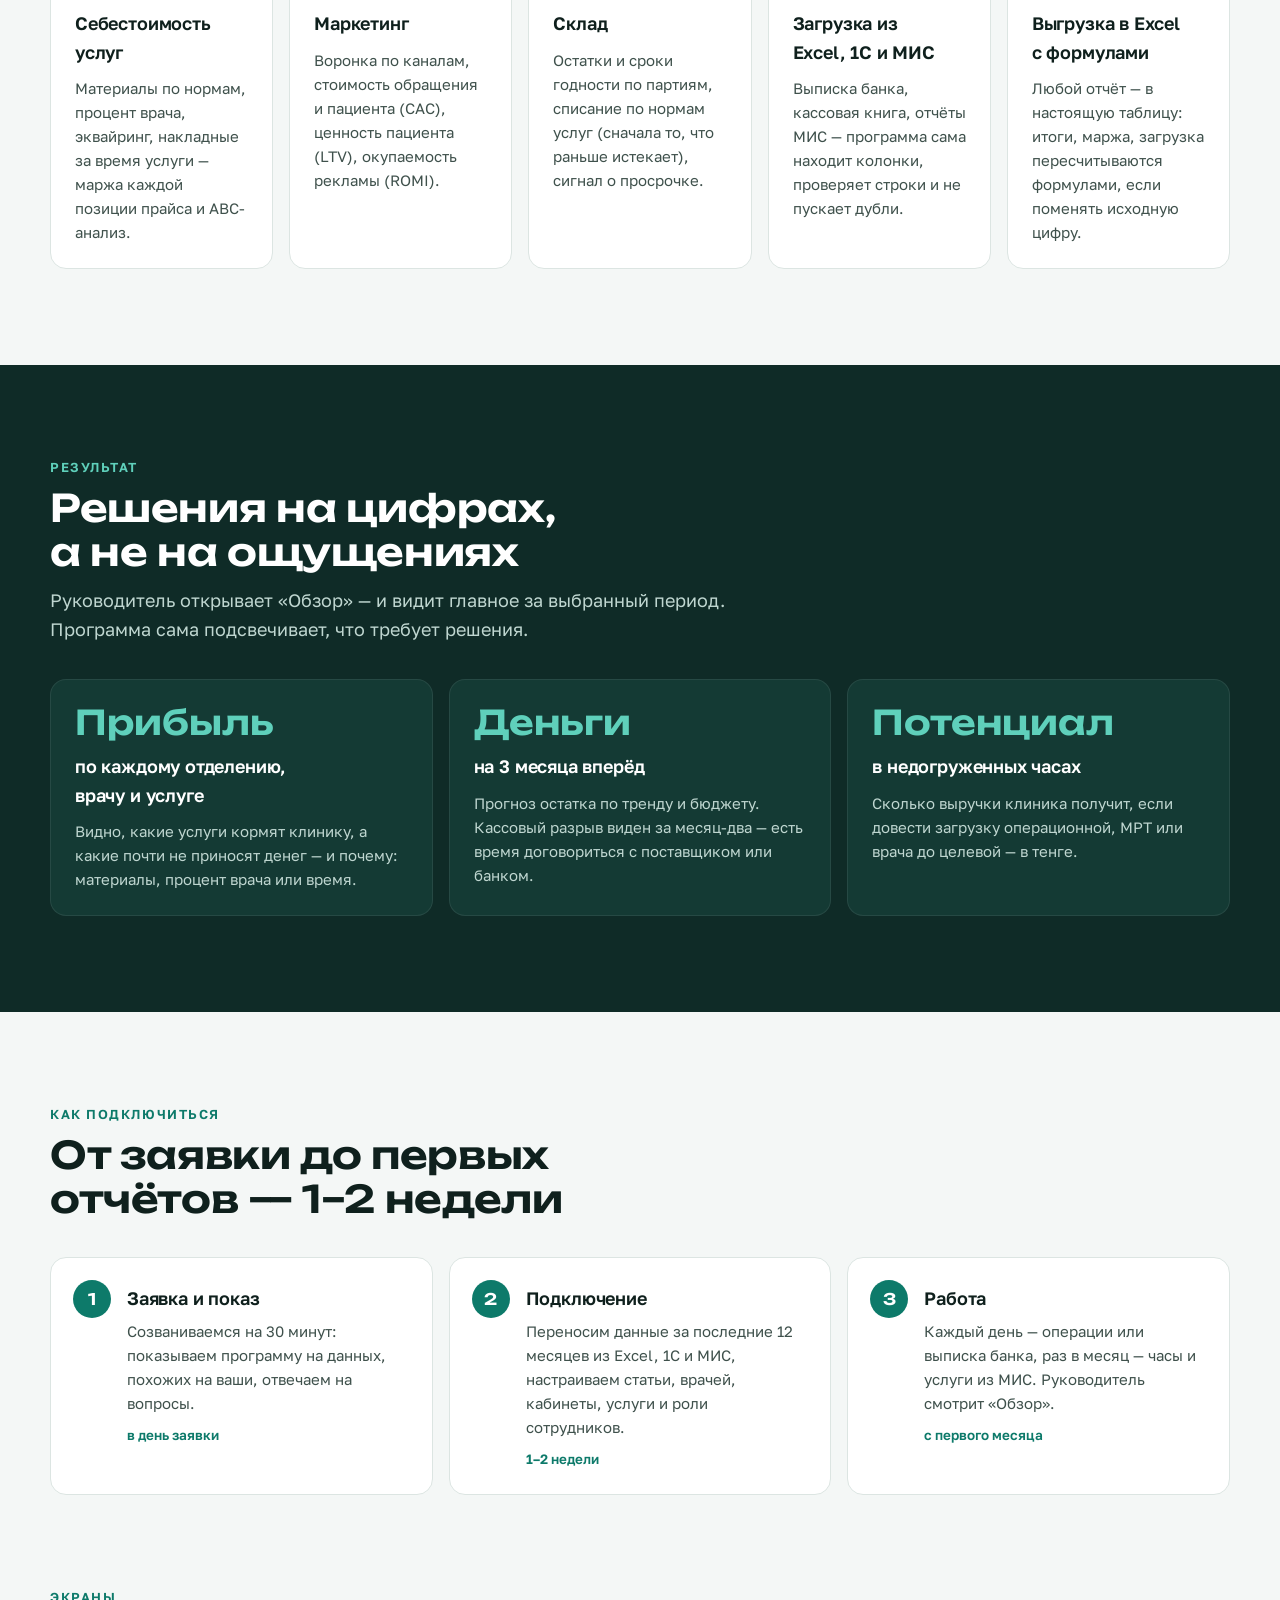
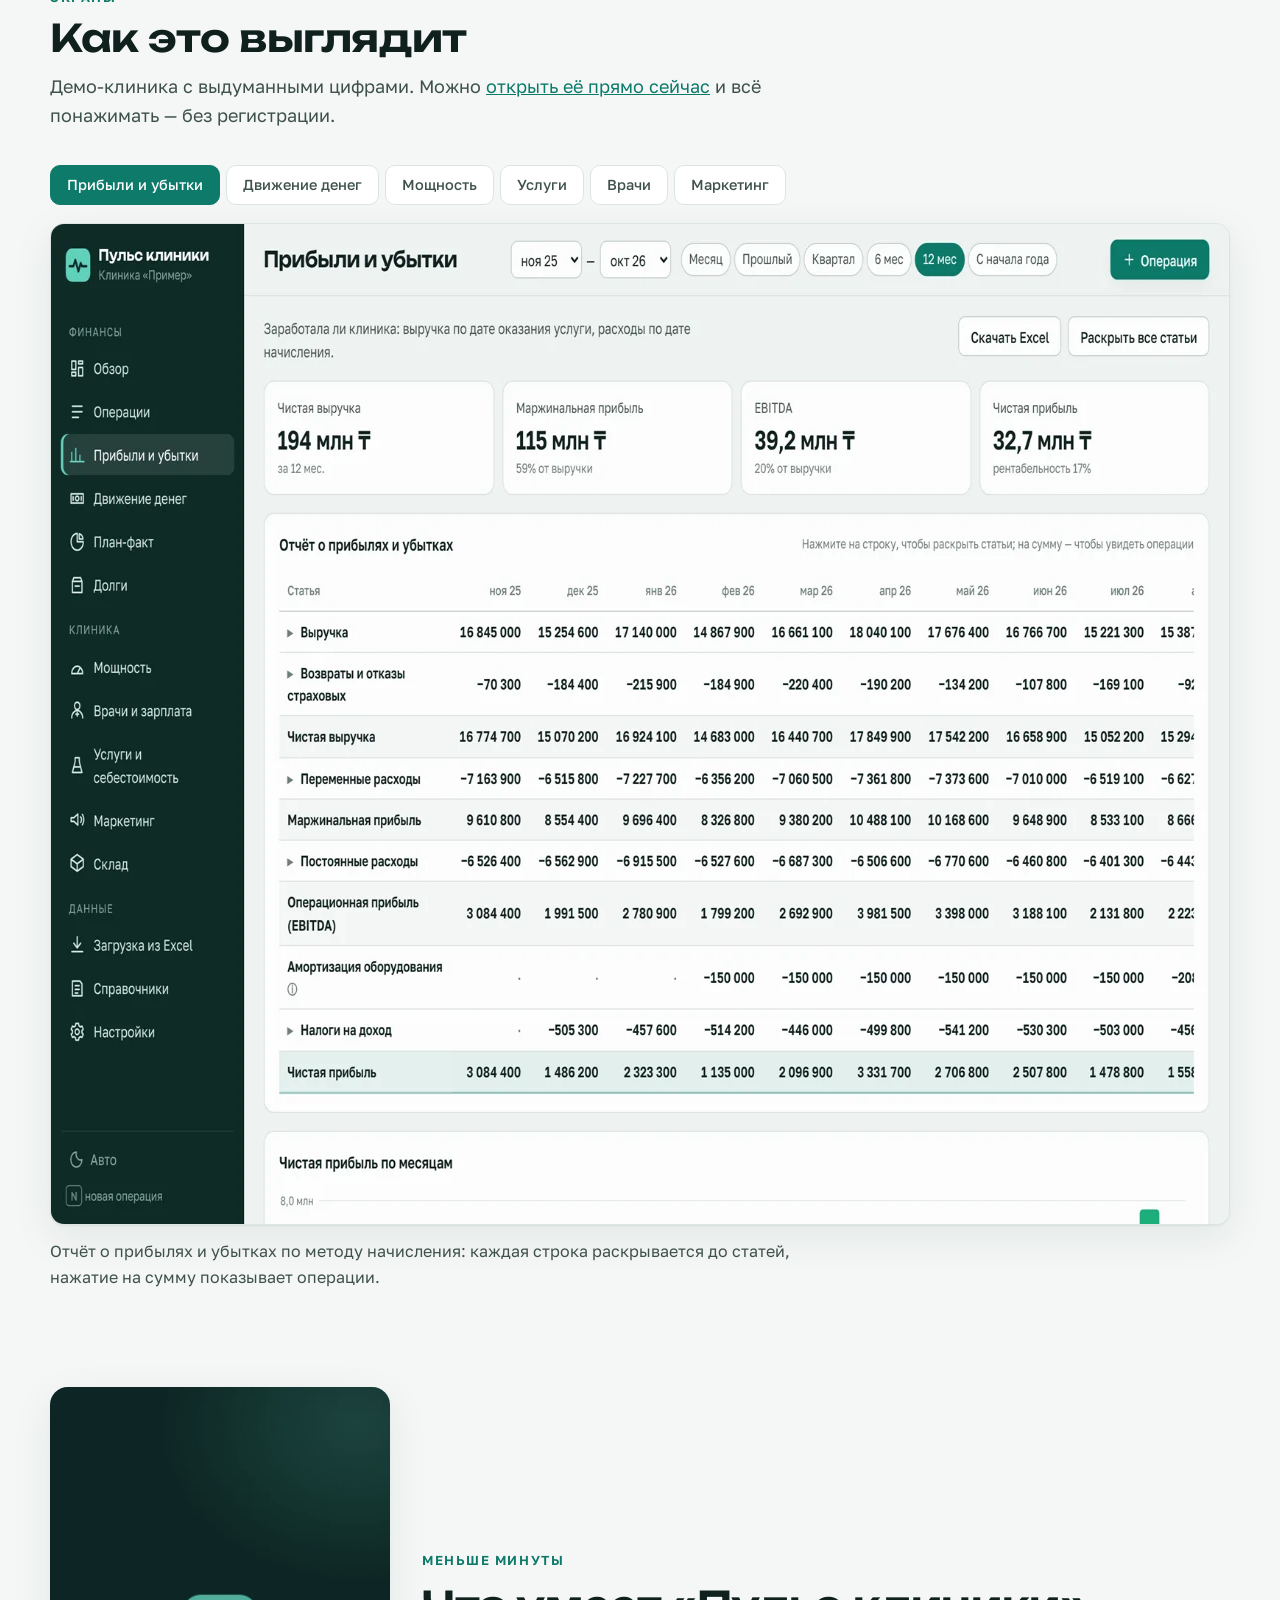
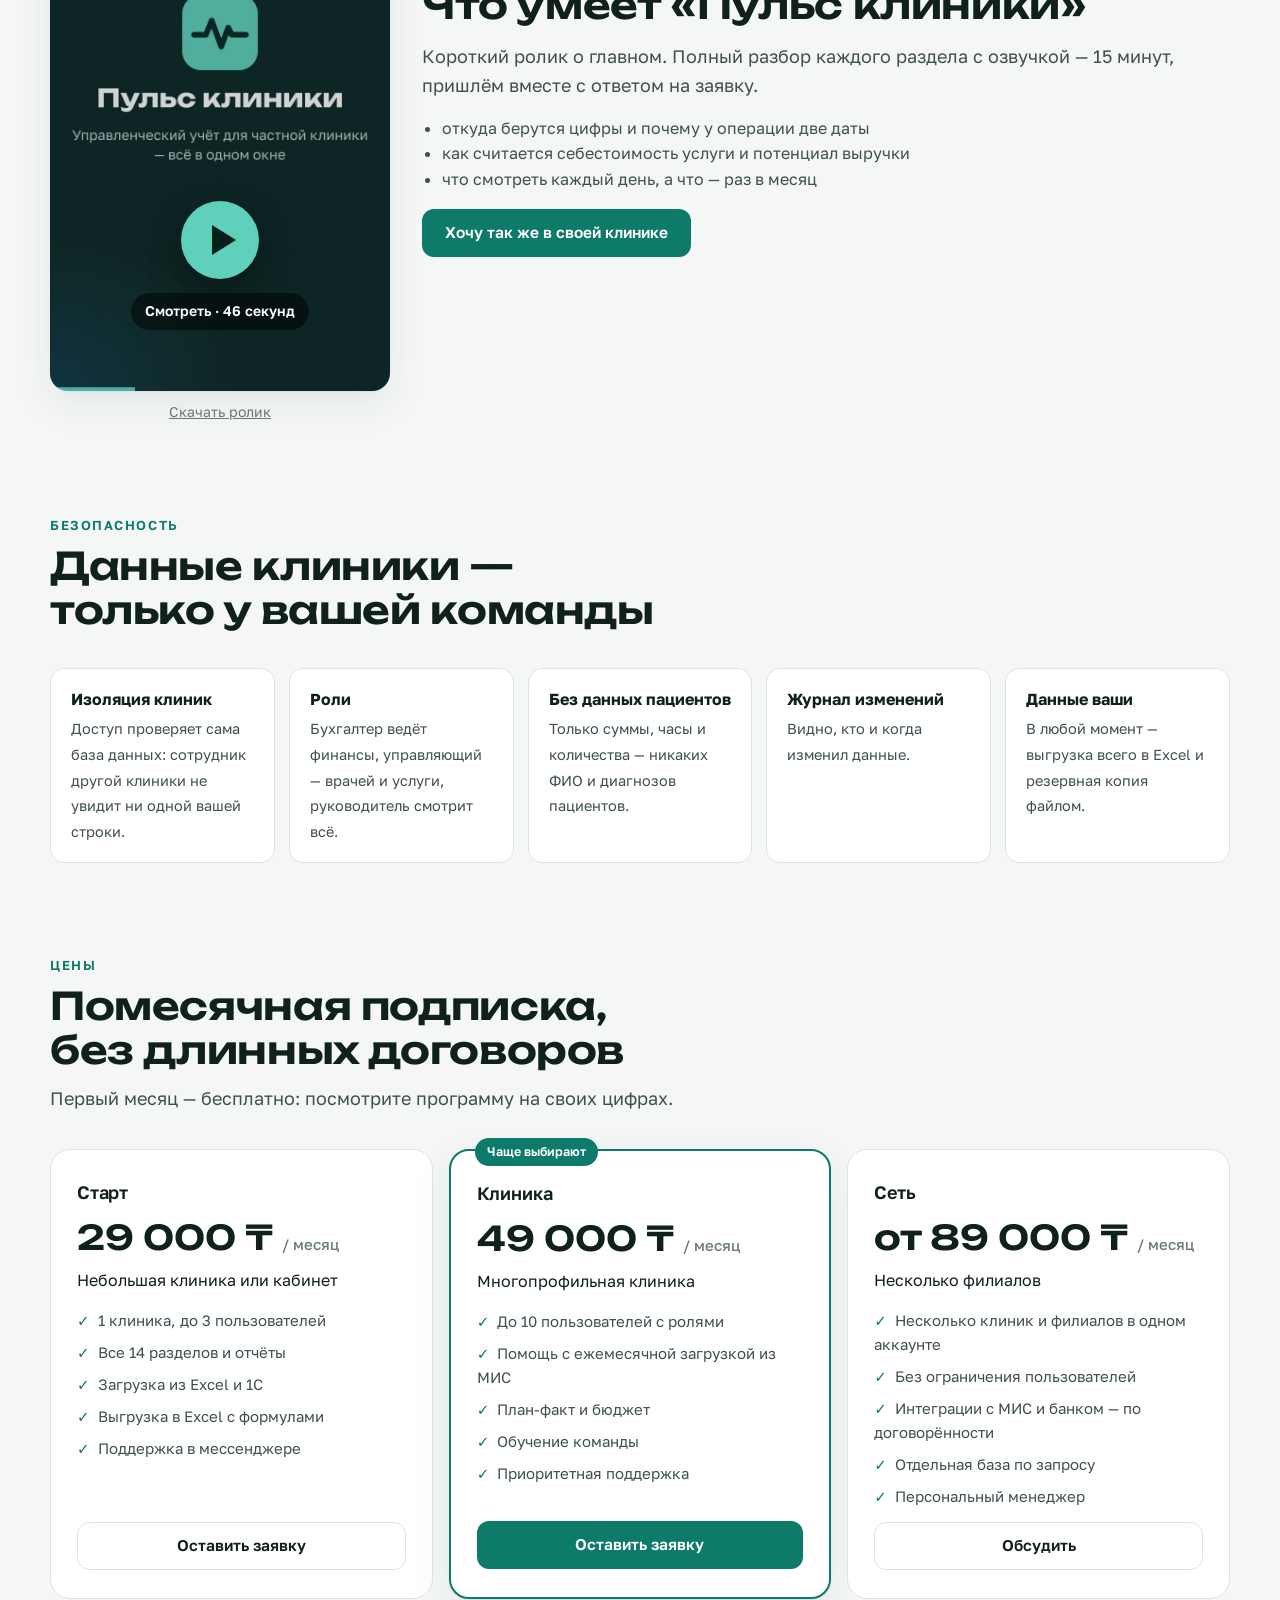
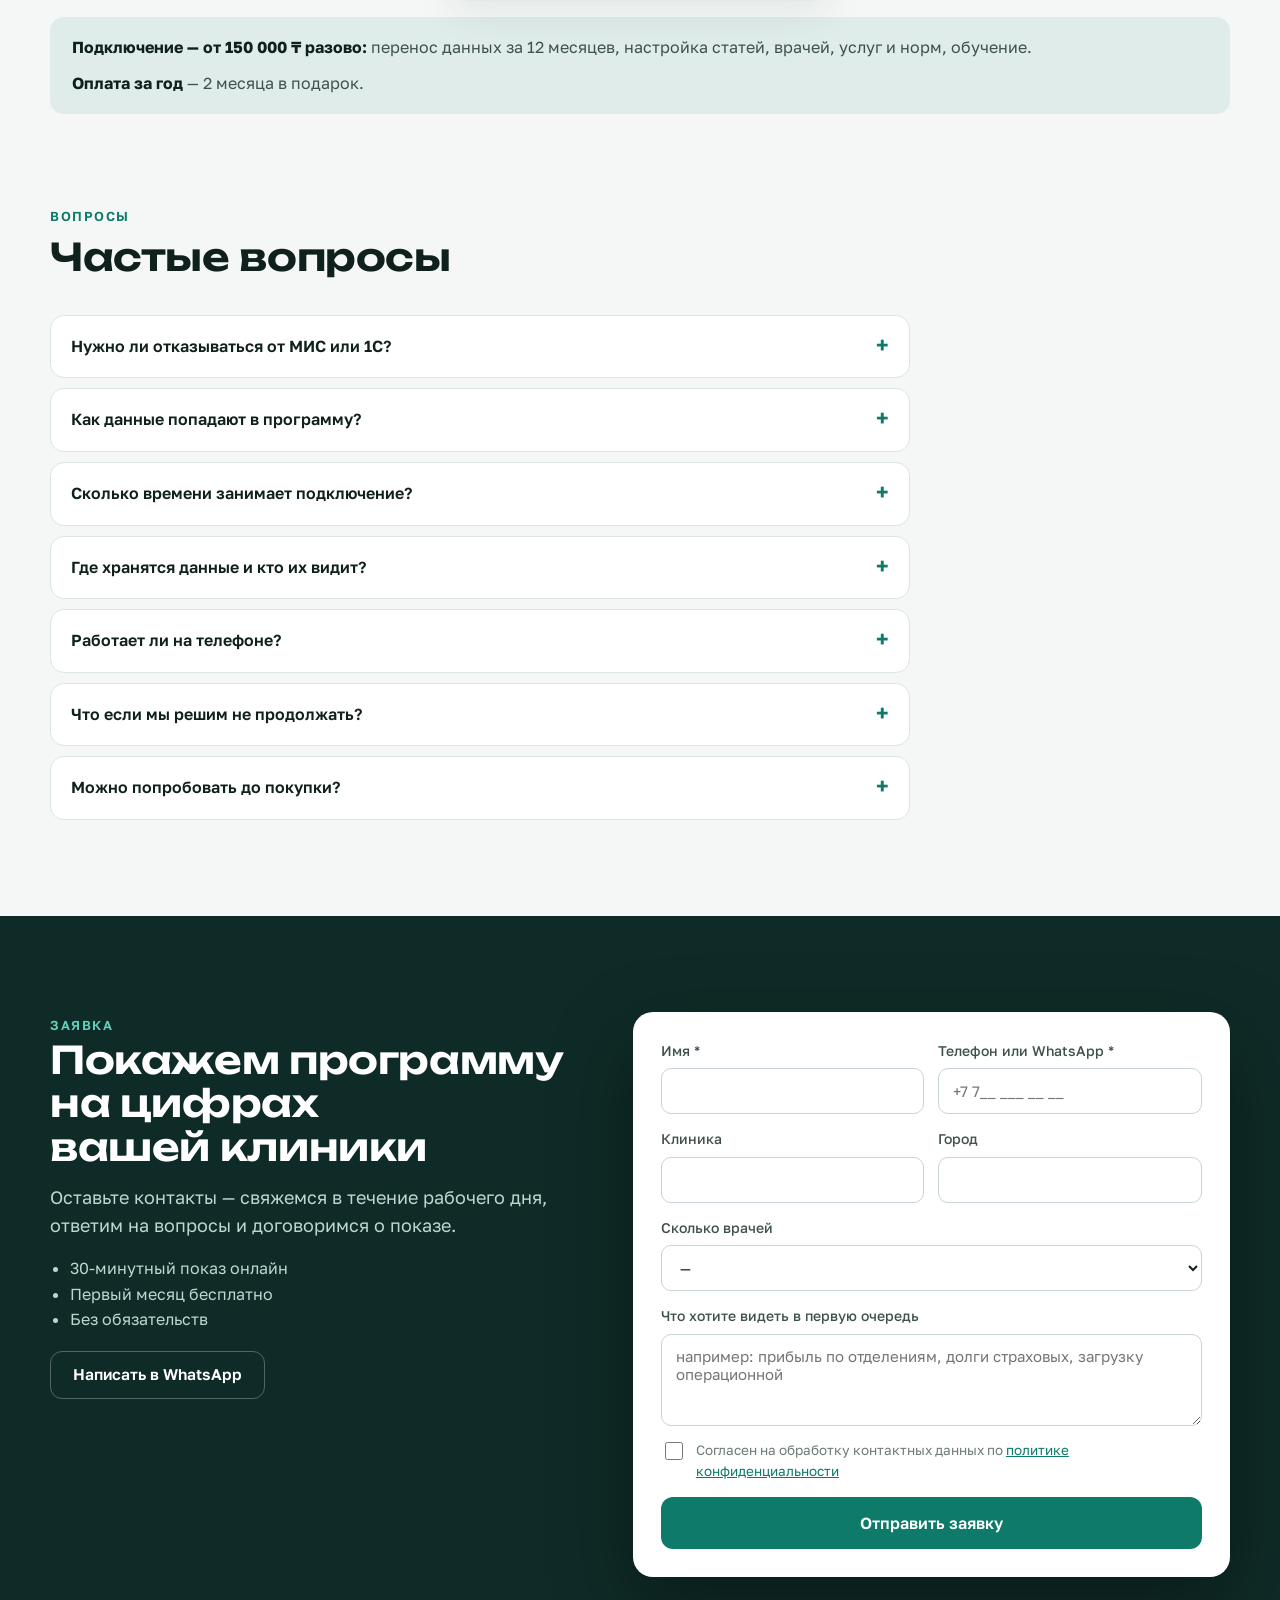
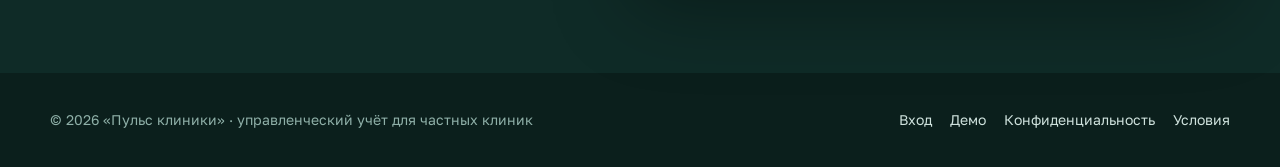
==== commit 6bb5e1d6: "Пульс клиники: номер WhatsApp на сайте, список клиник и тексты обращений Co-Authored-By: Claude Sonn" ====
--- a/public/index.html
+++ b/public/index.html
@@ -220,7 +220,7 @@
 <script>
 // Контакты и отправка заявки (в таблицу leads базы — читать её может только владелец проекта)
 const SITE = {
-  whatsapp: '',  // номер для кнопки WhatsApp, например '77001234567'
+  whatsapp: '77076113075',  // номер для кнопки WhatsApp, например '77001234567'
   api: 'https://zqptdixqcatezflrmzxu.supabase.co/rest/v1/leads',
   key: 'sb_publishable_8iOTEULVQcvB83Yq-oqJYQ_89jp1W8N',
 };
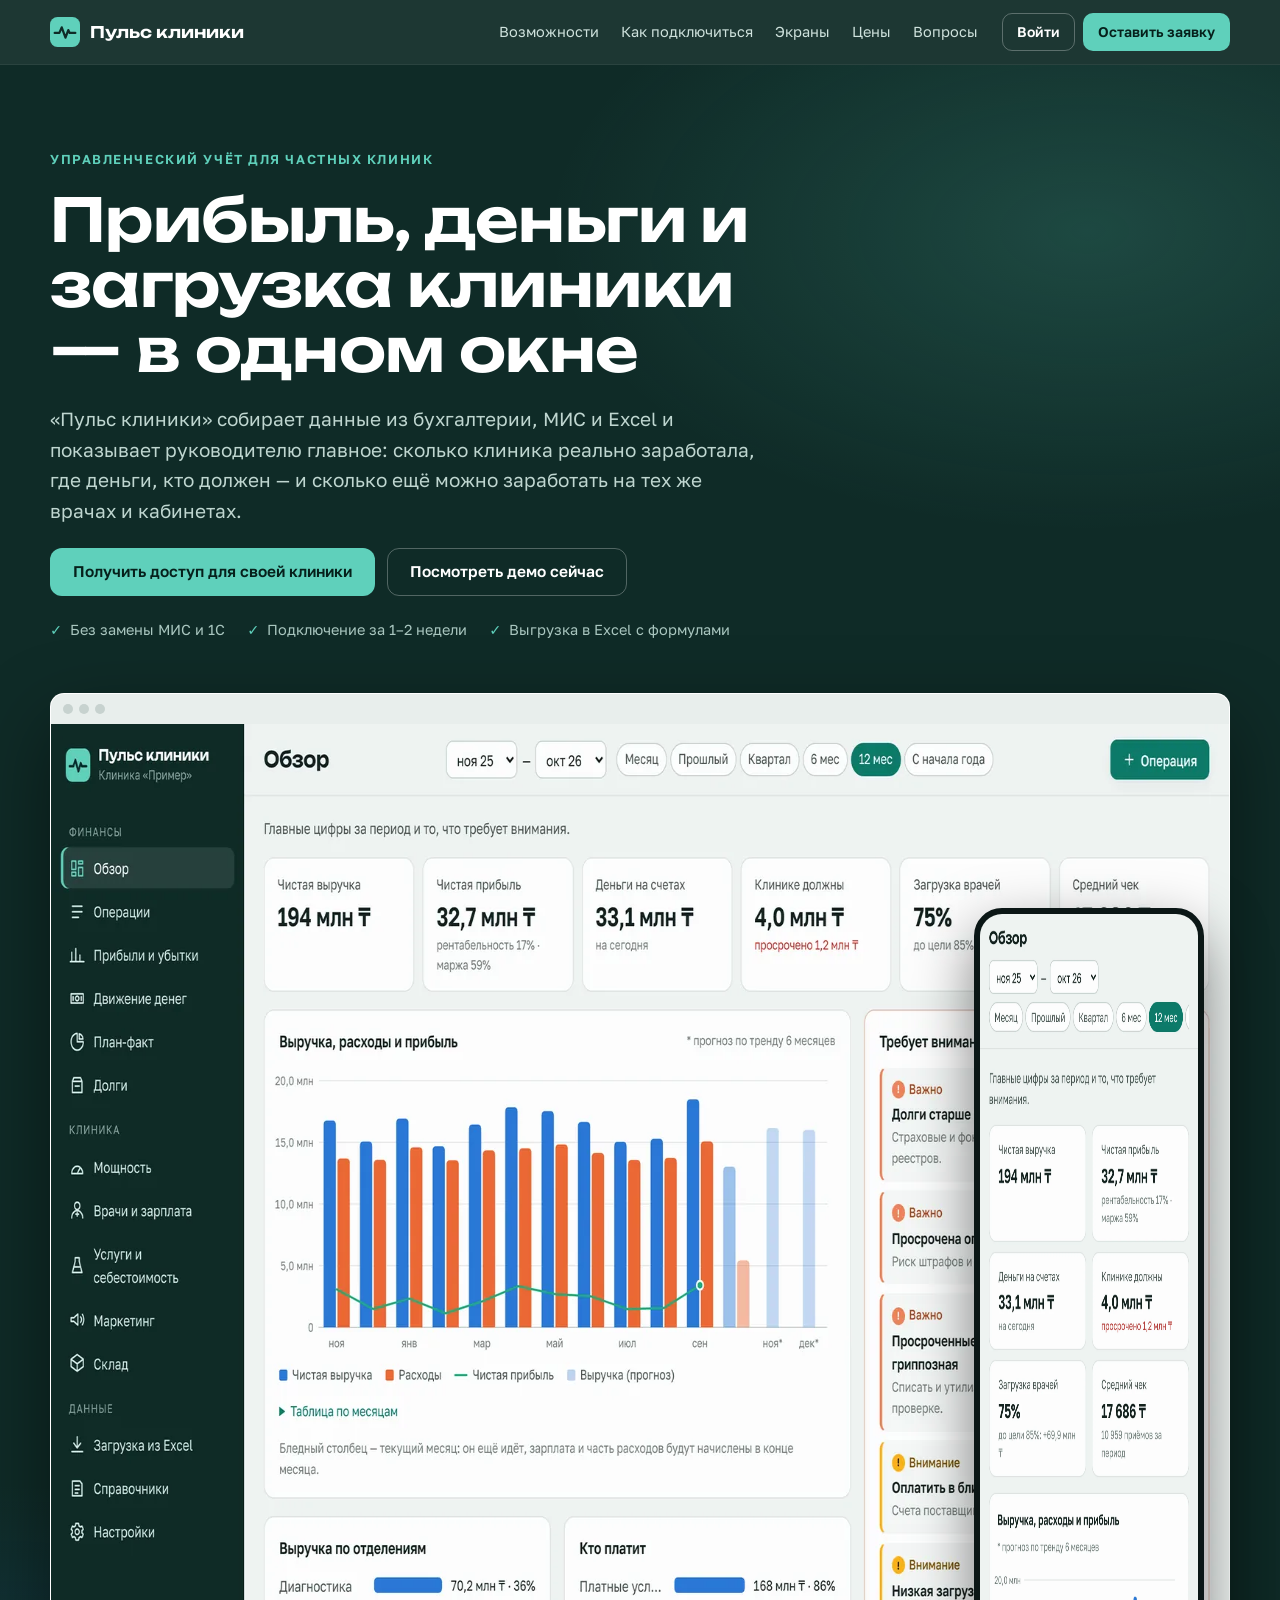
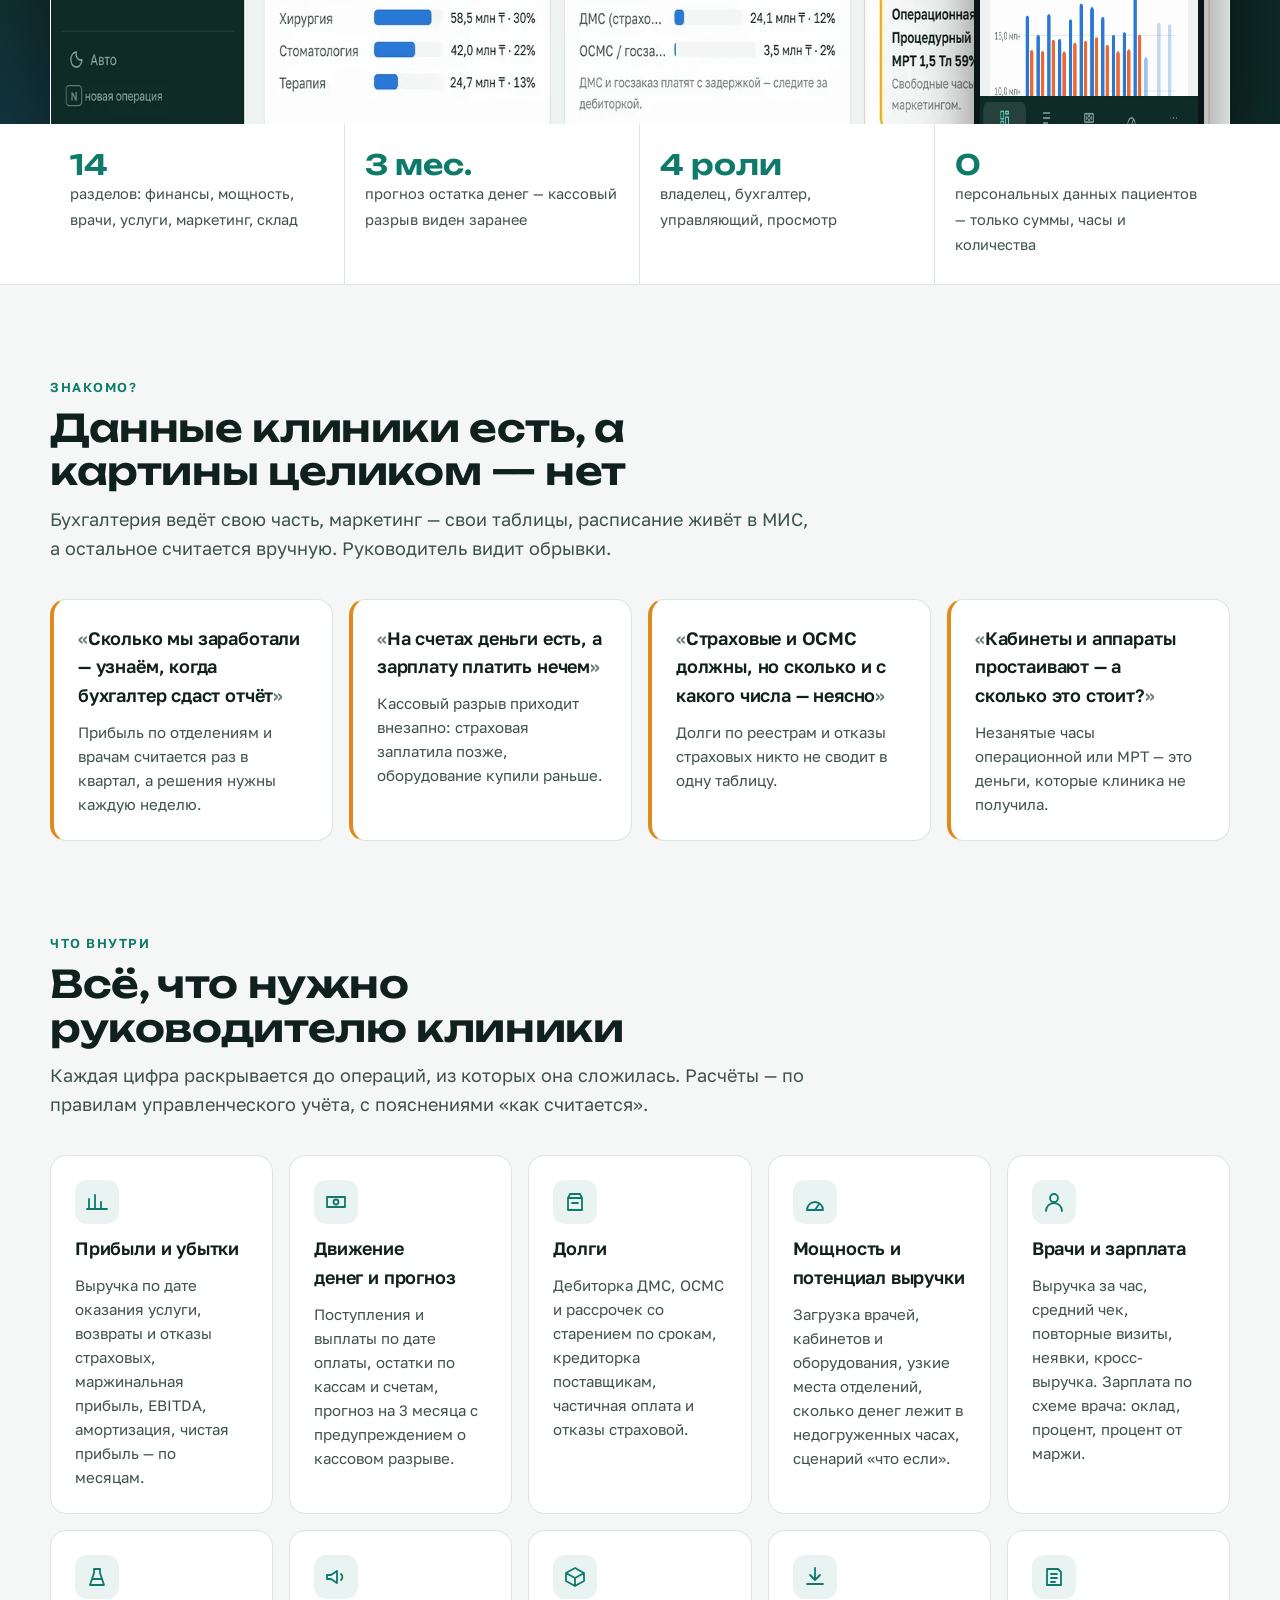
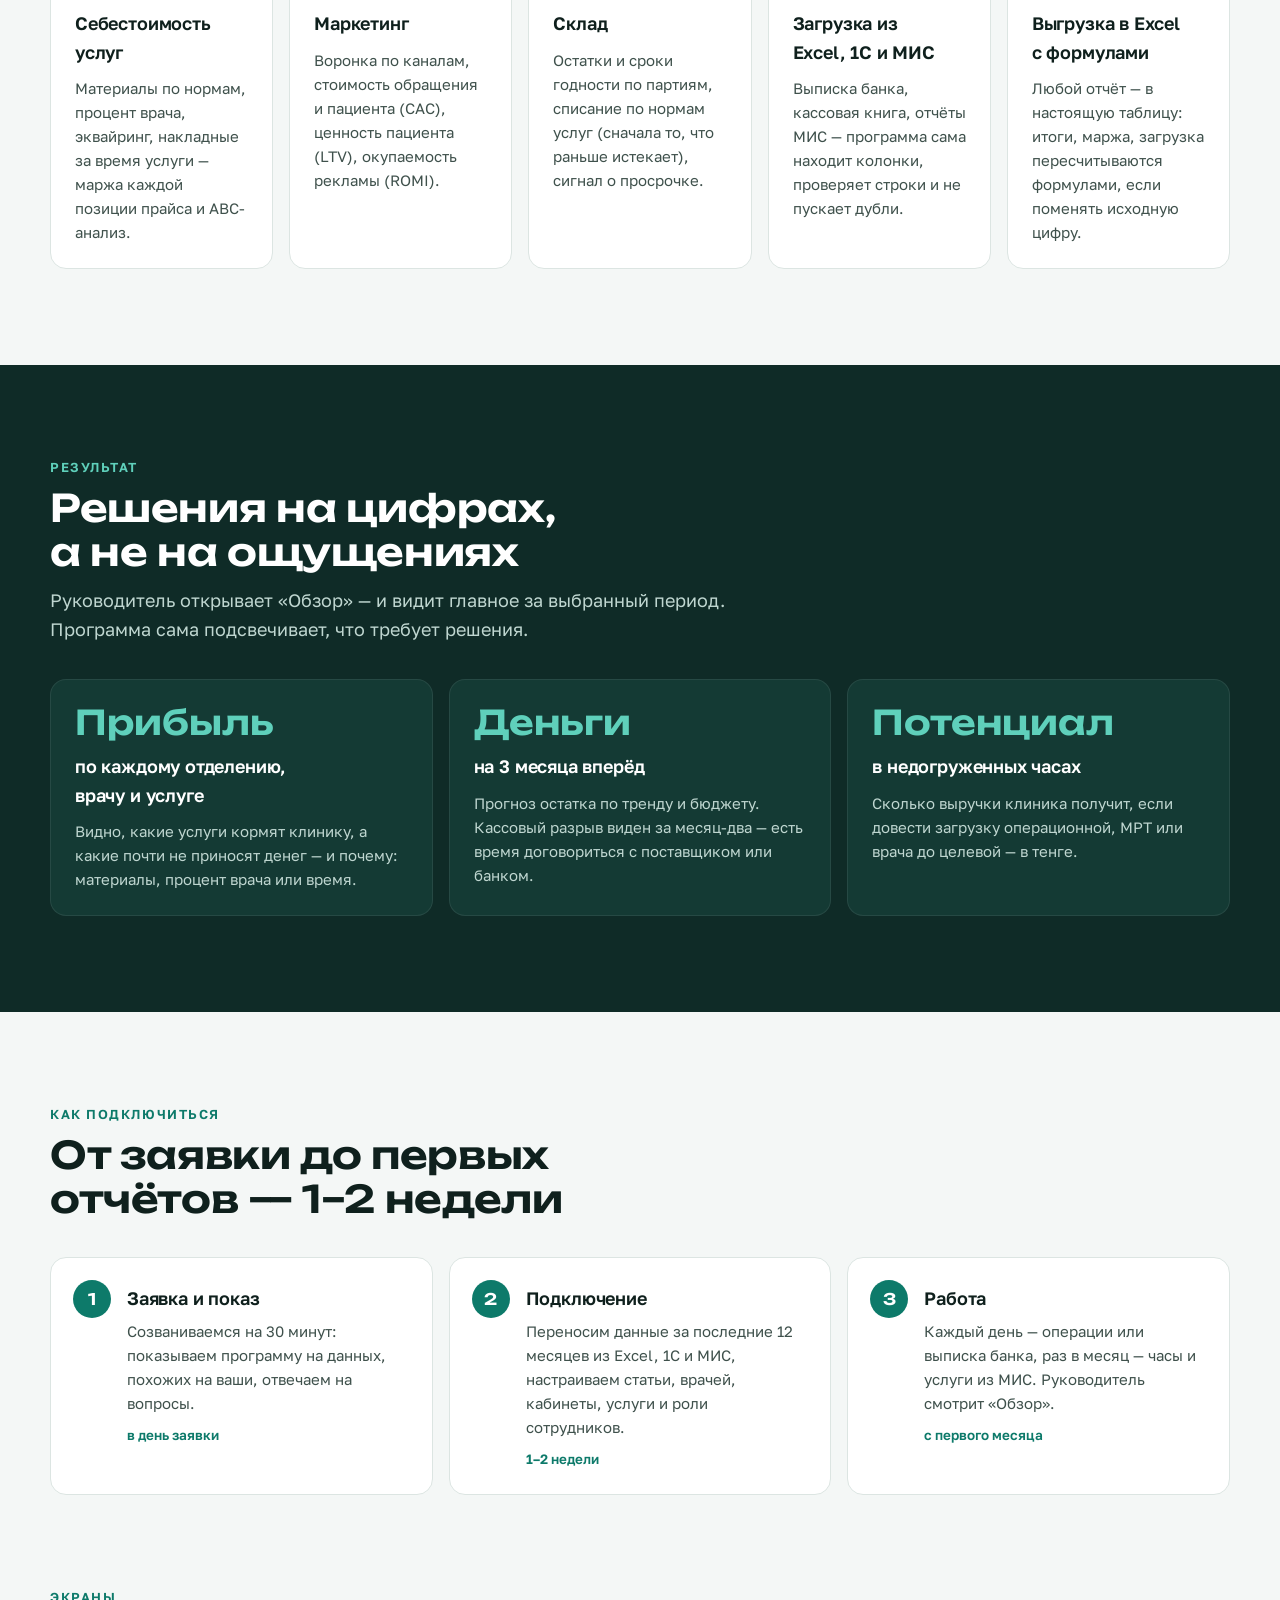
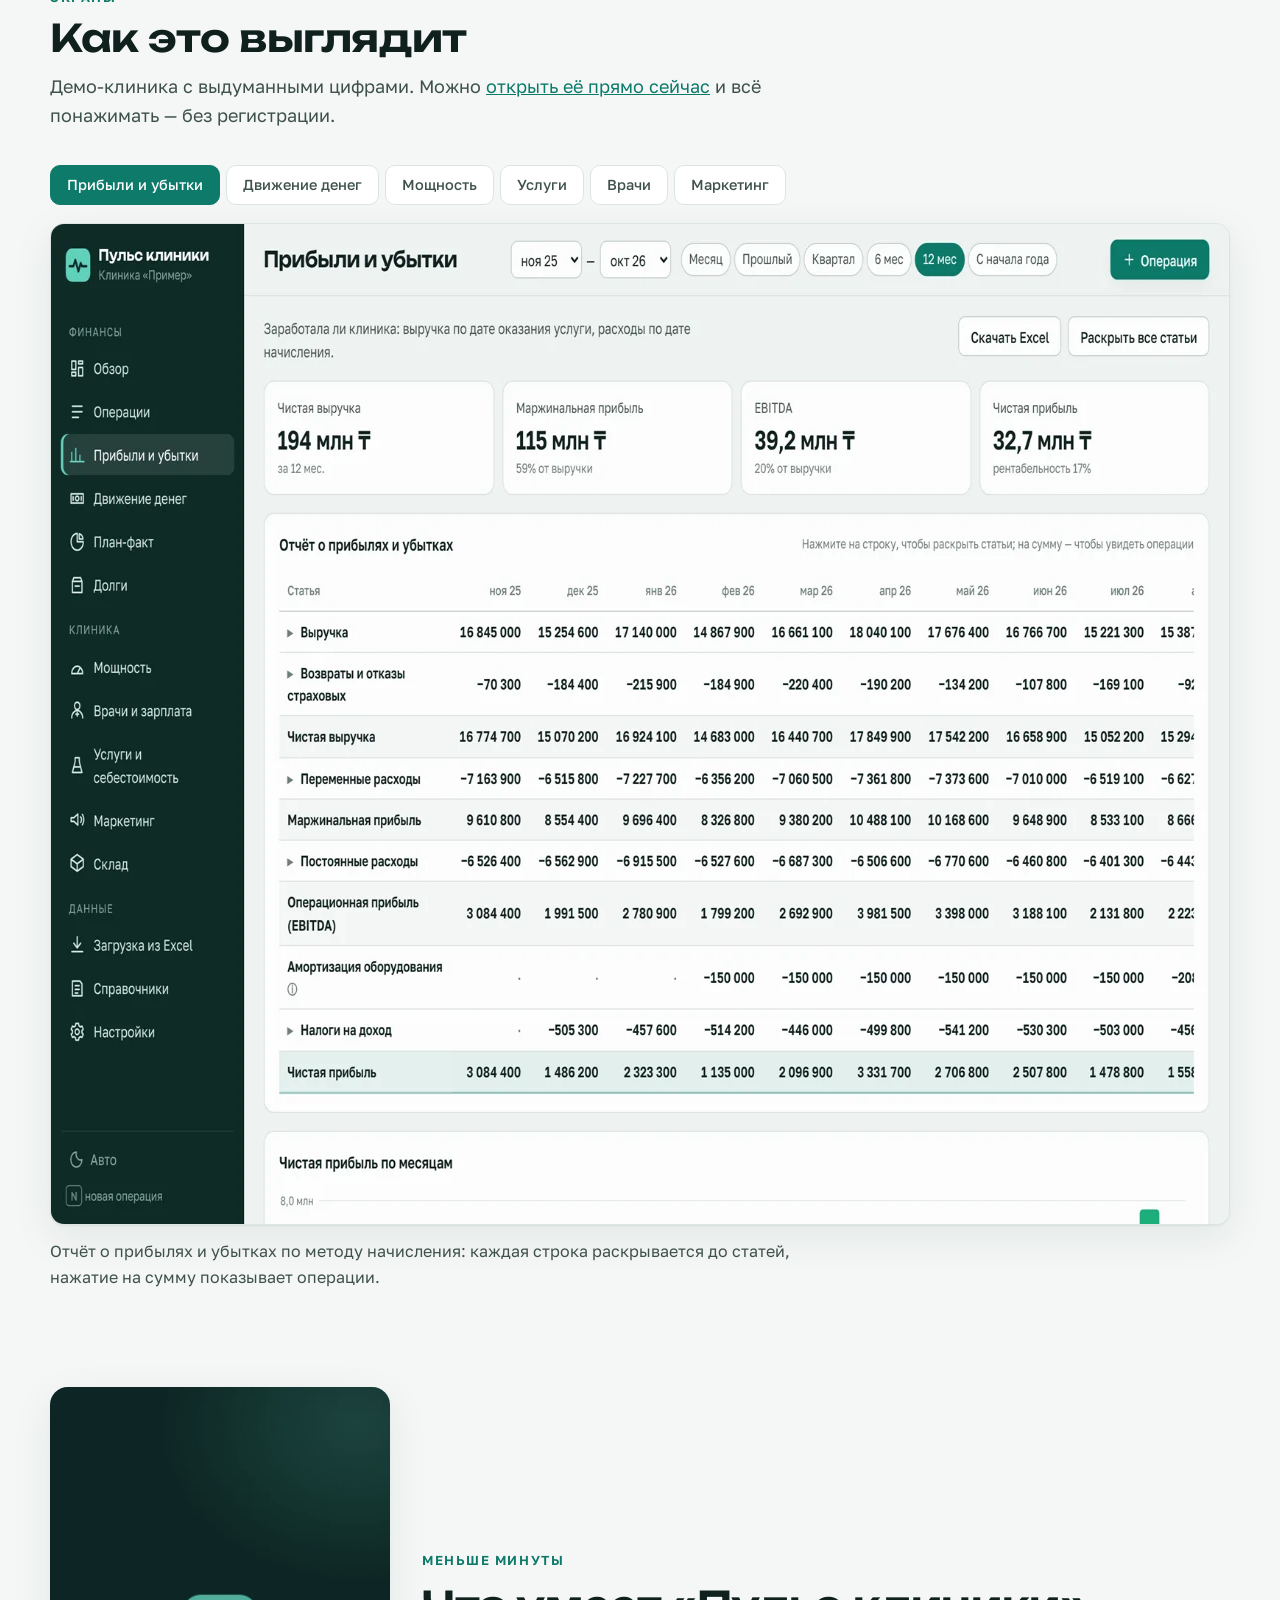
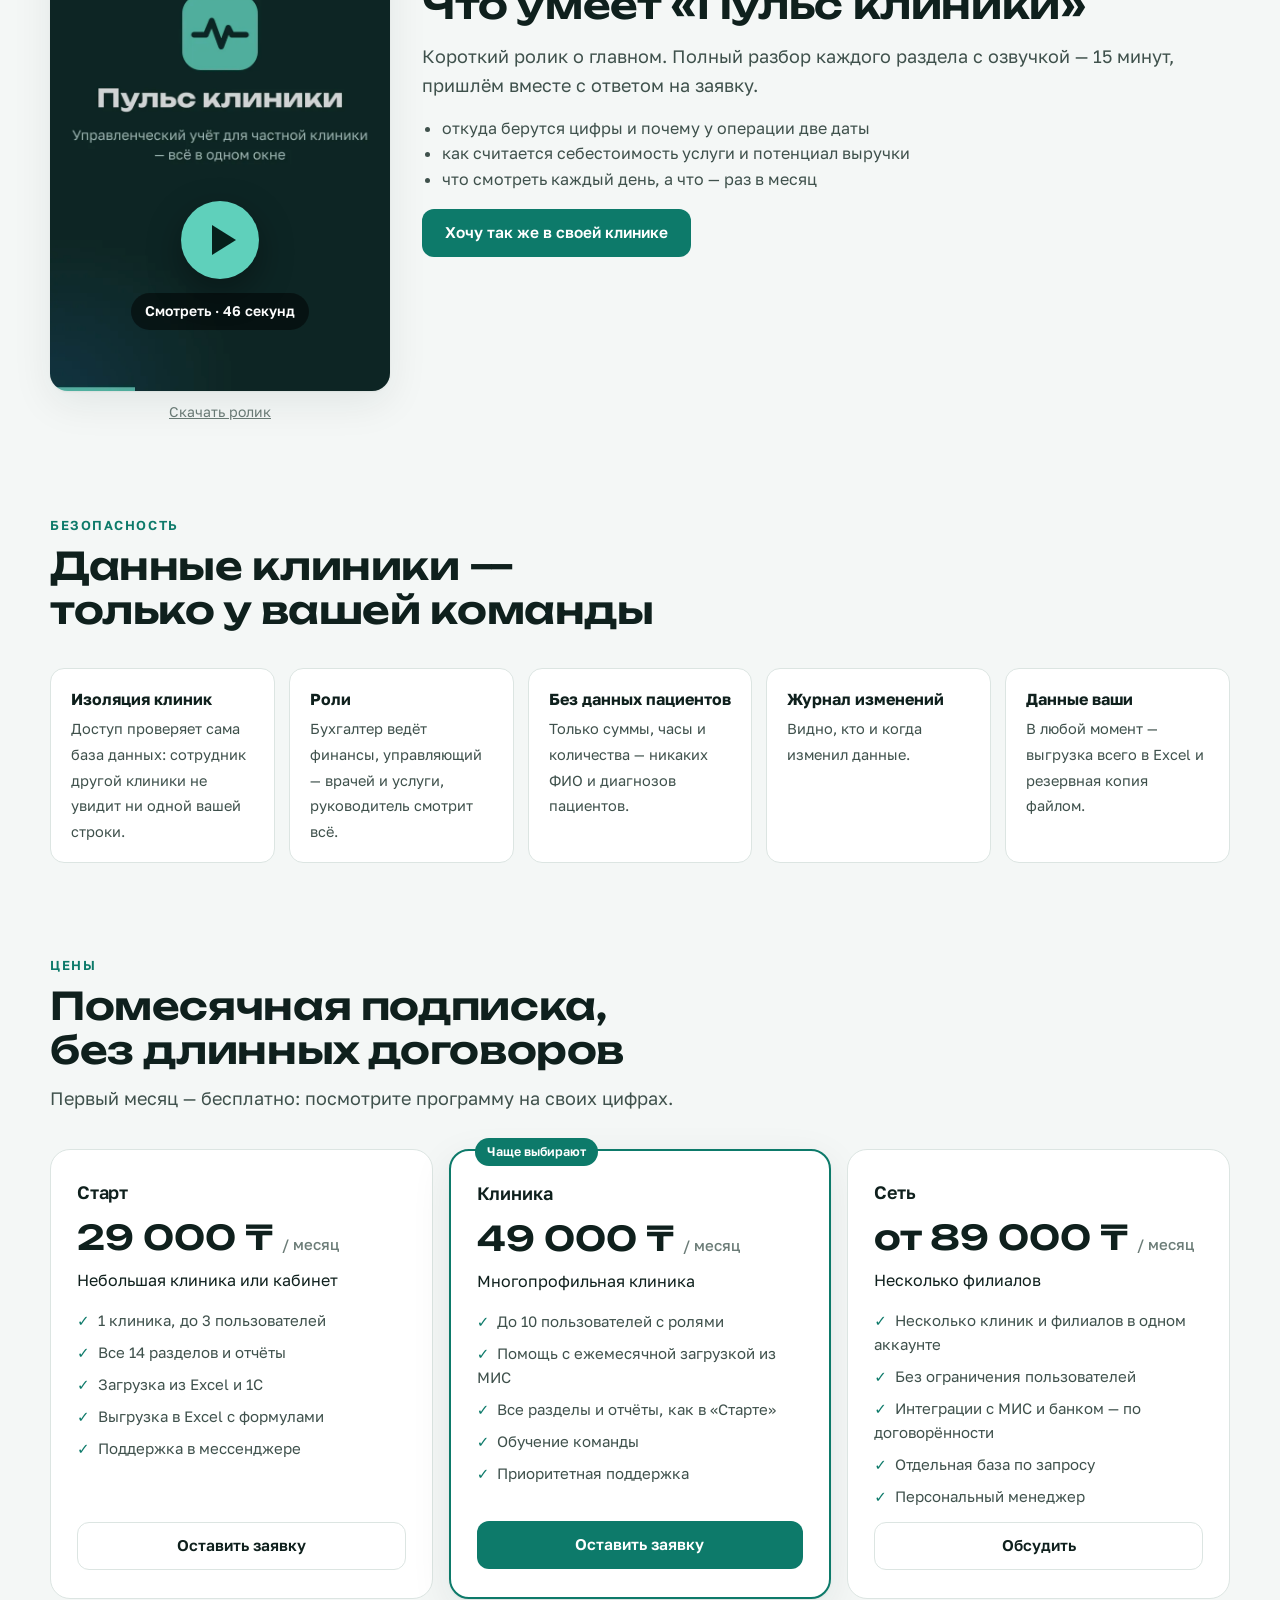
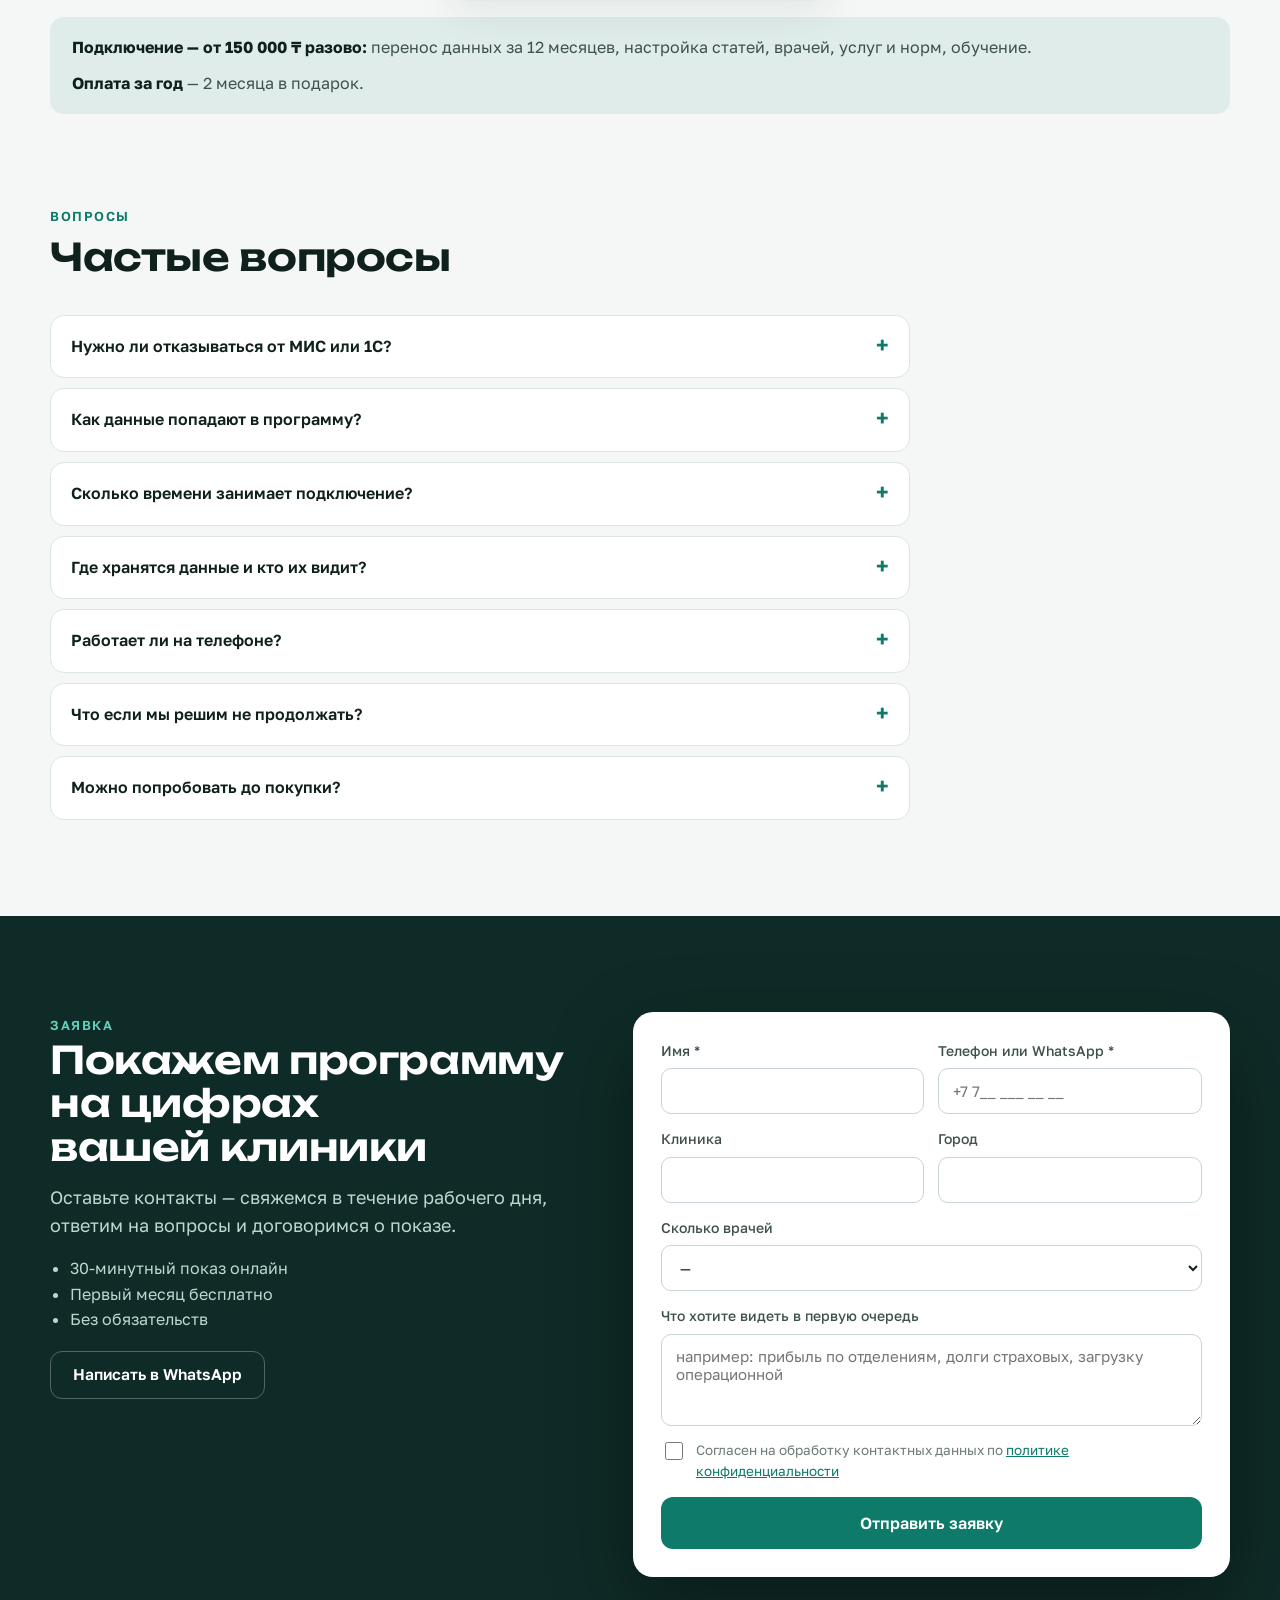
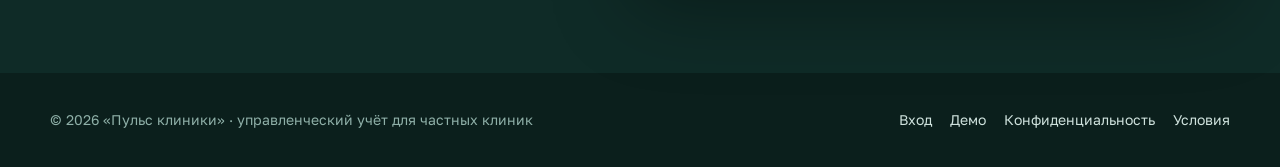
==== commit 50a71ba8: "Пульс клиники: убран дублирующий пункт «план-факт» из тарифа «Клиника» Co-Authored-By: Claude Sonnet" ====
--- a/public/index.html
+++ b/public/index.html
@@ -22,6 +22,9 @@
 <link rel="preconnect" href="https://fonts.gstatic.com" crossorigin>
 <link rel="stylesheet" href="https://fonts.googleapis.com/css2?family=Golos+Text:wght@400;500;600;700&family=Unbounded:wght@500;600&display=swap">
 <link rel="stylesheet" href="landing.css">
+<script type="application/ld+json">{"@context": "https://schema.org", "@type": "SoftwareApplication", "name": "Пульс клиники", "applicationCategory": "BusinessApplication", "operatingSystem": "Web", "description": "Управленческий учёт для частной клиники: прибыль, деньги, долги страховых, загрузка врачей и кабинетов, себестоимость услуг.", "url": "https://puls-kliniki.imakanovr.workers.dev/", "inLanguage": "ru", "offers": [{"@type": "Offer", "name": "Старт", "price": "29000", "priceCurrency": "KZT"}, {"@type": "Offer", "name": "Клиника", "price": "49000", "priceCurrency": "KZT"}, {"@type": "Offer", "name": "Сеть", "price": "89000", "priceCurrency": "KZT"}]}</script>
+<script type="application/ld+json">{"@context": "https://schema.org", "@type": "Organization", "name": "Пульс клиники", "url": "https://puls-kliniki.imakanovr.workers.dev/", "logo": "https://puls-kliniki.imakanovr.workers.dev/favicon.svg", "contactPoint": {"@type": "ContactPoint", "telephone": "+7-707-611-30-75", "contactType": "sales", "availableLanguage": "Russian"}}</script>
+<script type="application/ld+json">{"@context": "https://schema.org", "@type": "FAQPage", "mainEntity": [{"@type": "Question", "name": "Нужно ли отказываться от МИС или 1С?", "acceptedAnswer": {"@type": "Answer", "text": "Нет. МИС ведёт расписание и приёмы, 1С — официальную бухгалтерию. «Пульс клиники» берёт из них цифры и показывает управленческую картину, которой там нет."}}, {"@type": "Question", "name": "Как данные попадают в программу?", "acceptedAnswer": {"@type": "Answer", "text": "Операции вносятся вручную или загружаются выпиской банка, кассовой книгой, выгрузкой из 1С. Часы, приёмы и продажи услуг — отчётом МИС раз в месяц. Программа сама находит колонки, показывает ошибки и не пускает повторную загрузку тех же строк."}}, {"@type": "Question", "name": "Сколько времени занимает подключение?", "acceptedAnswer": {"@type": "Answer", "text": "Обычно 1–2 недели: перенос данных за последние 12 месяцев, настройка справочников и обучение. Первые отчёты на ваших цифрах — уже в первую неделю."}}, {"@type": "Question", "name": "Где хранятся данные и кто их видит?", "acceptedAnswer": {"@type": "Answer", "text": "В защищённой облачной базе. Доступ — только у сотрудников, которых пригласил владелец клиники, по ролям. Данные других клиник изолированы на уровне базы. Персональные данные пациентов в программе не хранятся."}}, {"@type": "Question", "name": "Работает ли на телефоне?", "acceptedAnswer": {"@type": "Answer", "text": "Да. Руководитель смотрит «Обзор», деньги и загрузку с телефона, бухгалтер работает с компьютера. Ничего устанавливать не нужно — программа открывается в браузере."}}, {"@type": "Question", "name": "Что если мы решим не продолжать?", "acceptedAnswer": {"@type": "Answer", "text": "Все данные выгружаются в Excel и резервной копией файлом — в любой момент. Договор помесячный."}}, {"@type": "Question", "name": "Можно попробовать до покупки?", "acceptedAnswer": {"@type": "Answer", "text": "Да: демо открыто без регистрации, а первый месяц на ваших данных — бесплатно."}}]}</script>
 </head>
 <body>
 <header class="top">
@@ -163,7 +166,7 @@
       <div class="price"><h3>Старт</h3><div class="sum">29 000 ₸ <small>/ месяц</small></div><p class="muted">Небольшая клиника или кабинет</p>
         <ul><li>1 клиника, до 3 пользователей</li><li>Все 14 разделов и отчёты</li><li>Загрузка из Excel и 1С</li><li>Выгрузка в Excel с формулами</li><li>Поддержка в мессенджере</li></ul><a class="btn line" href="#order" data-plan="Старт">Оставить заявку</a></div>
       <div class="price hot"><span class="badge">Чаще выбирают</span><h3>Клиника</h3><div class="sum">49 000 ₸ <small>/ месяц</small></div><p class="muted">Многопрофильная клиника</p>
-        <ul><li>До 10 пользователей с ролями</li><li>Помощь с ежемесячной загрузкой из МИС</li><li>План-факт и бюджет</li><li>Обучение команды</li><li>Приоритетная поддержка</li></ul><a class="btn dark" href="#order" data-plan="Клиника">Оставить заявку</a></div>
+        <ul><li>До 10 пользователей с ролями</li><li>Помощь с ежемесячной загрузкой из МИС</li><li>Все разделы и отчёты, как в «Старте»</li><li>Обучение команды</li><li>Приоритетная поддержка</li></ul><a class="btn dark" href="#order" data-plan="Клиника">Оставить заявку</a></div>
       <div class="price"><h3>Сеть</h3><div class="sum">от 89 000 ₸ <small>/ месяц</small></div><p class="muted">Несколько филиалов</p>
         <ul><li>Несколько клиник и филиалов в одном аккаунте</li><li>Без ограничения пользователей</li><li>Интеграции с МИС и банком — по договорённости</li><li>Отдельная база по запросу</li><li>Персональный менеджер</li></ul><a class="btn line" href="#order" data-plan="Сеть">Обсудить</a></div>
     </div>
